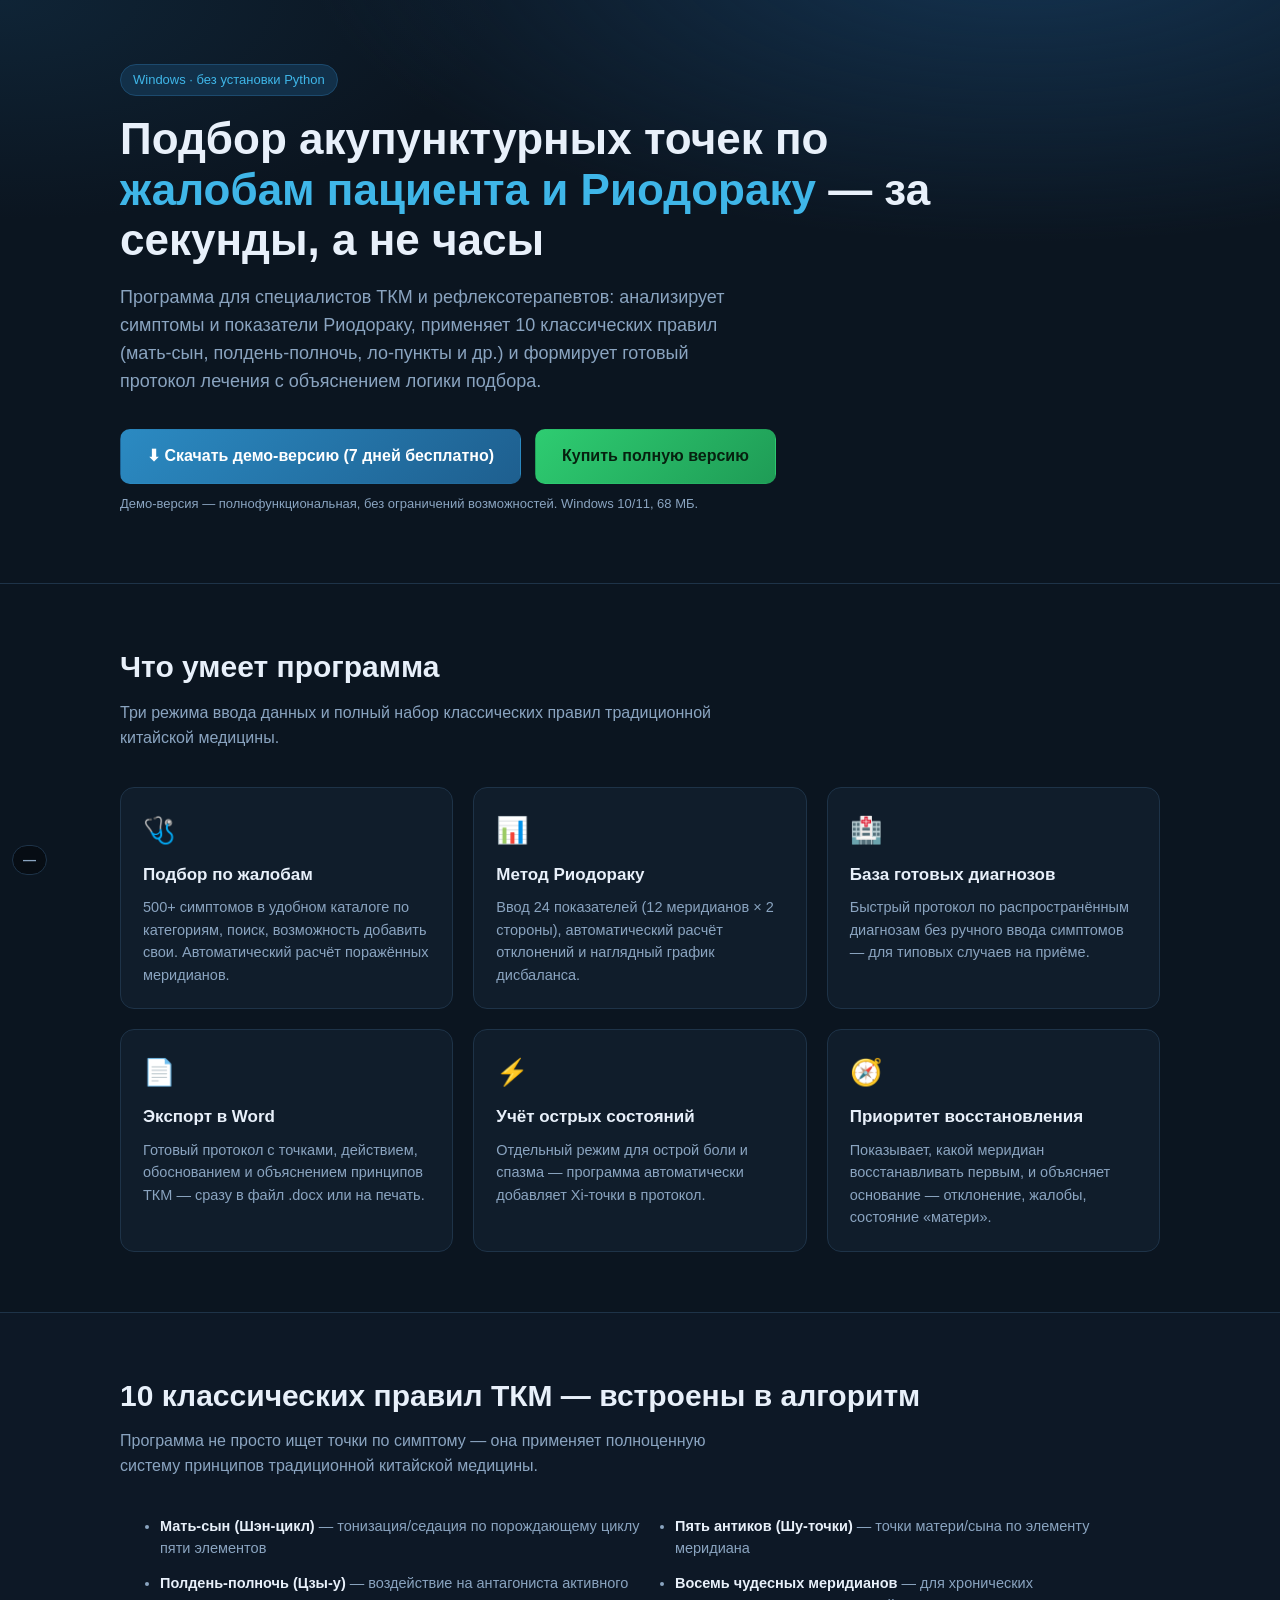
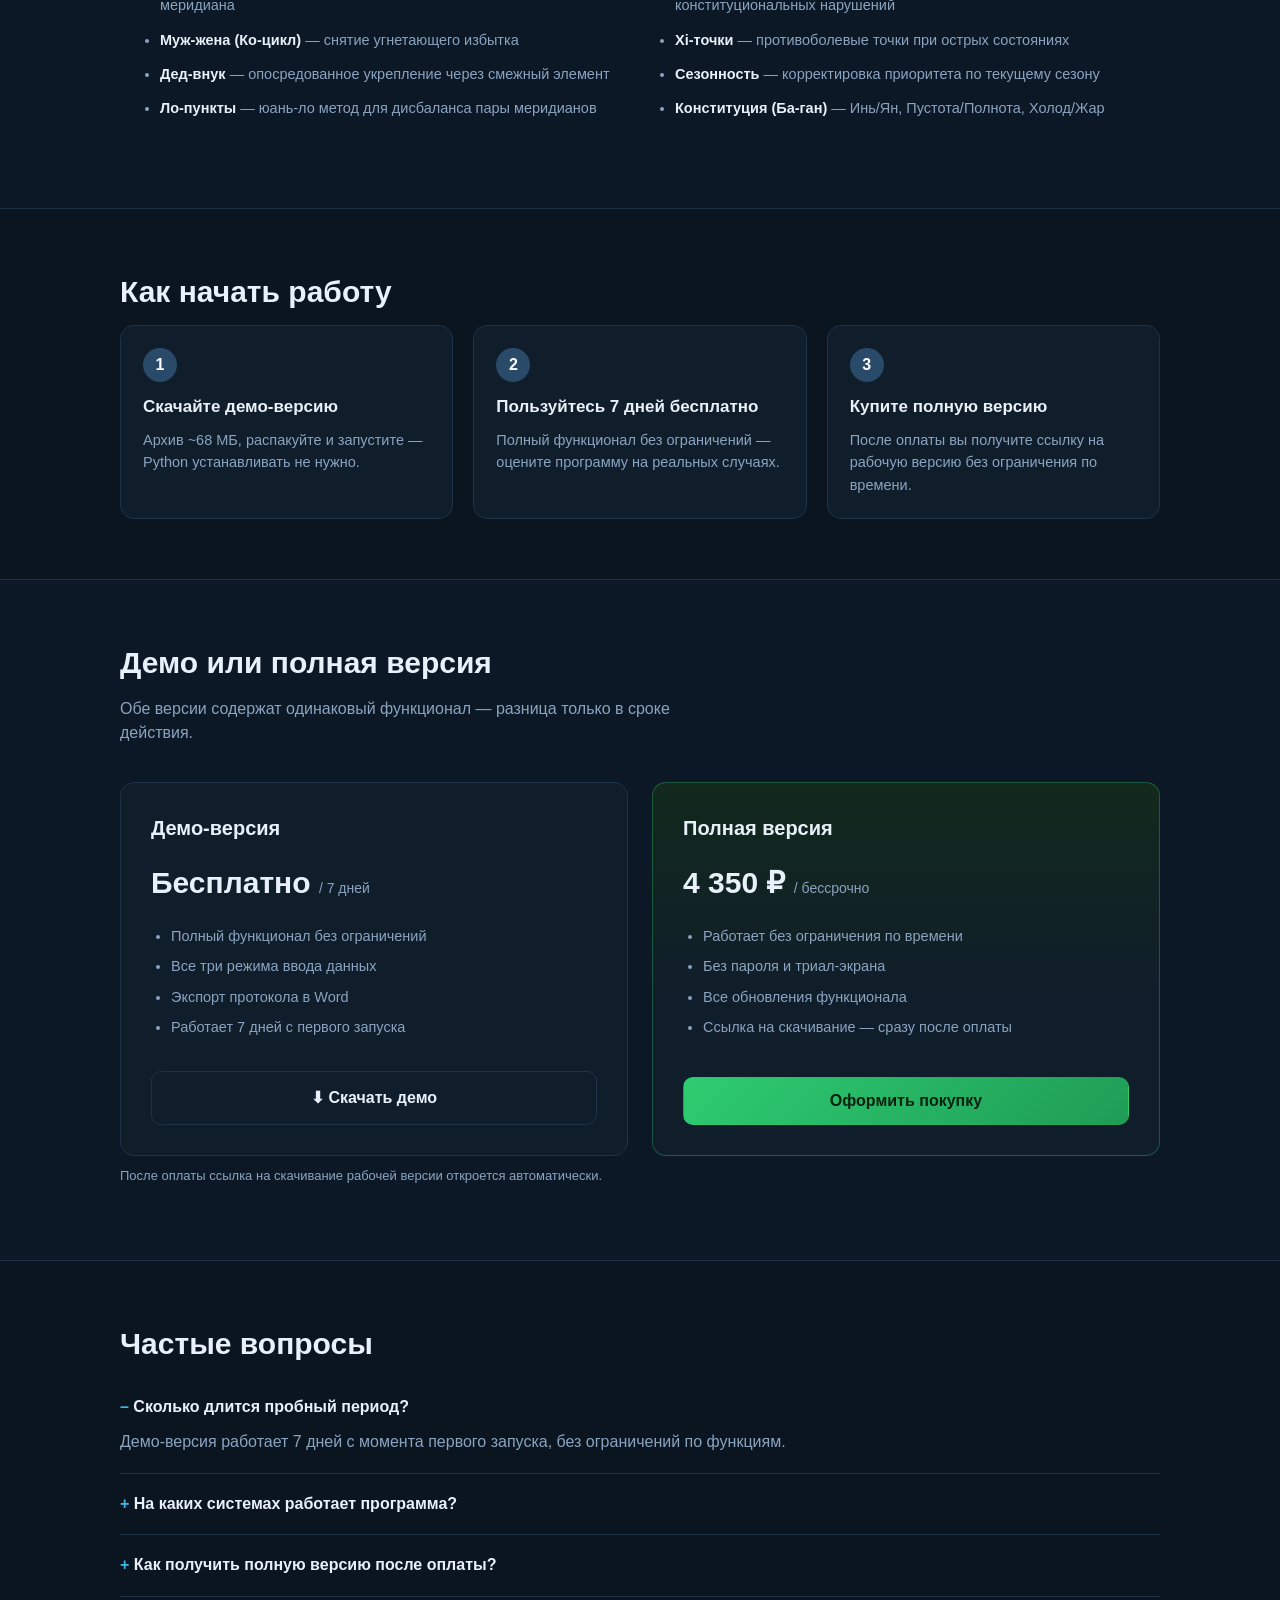
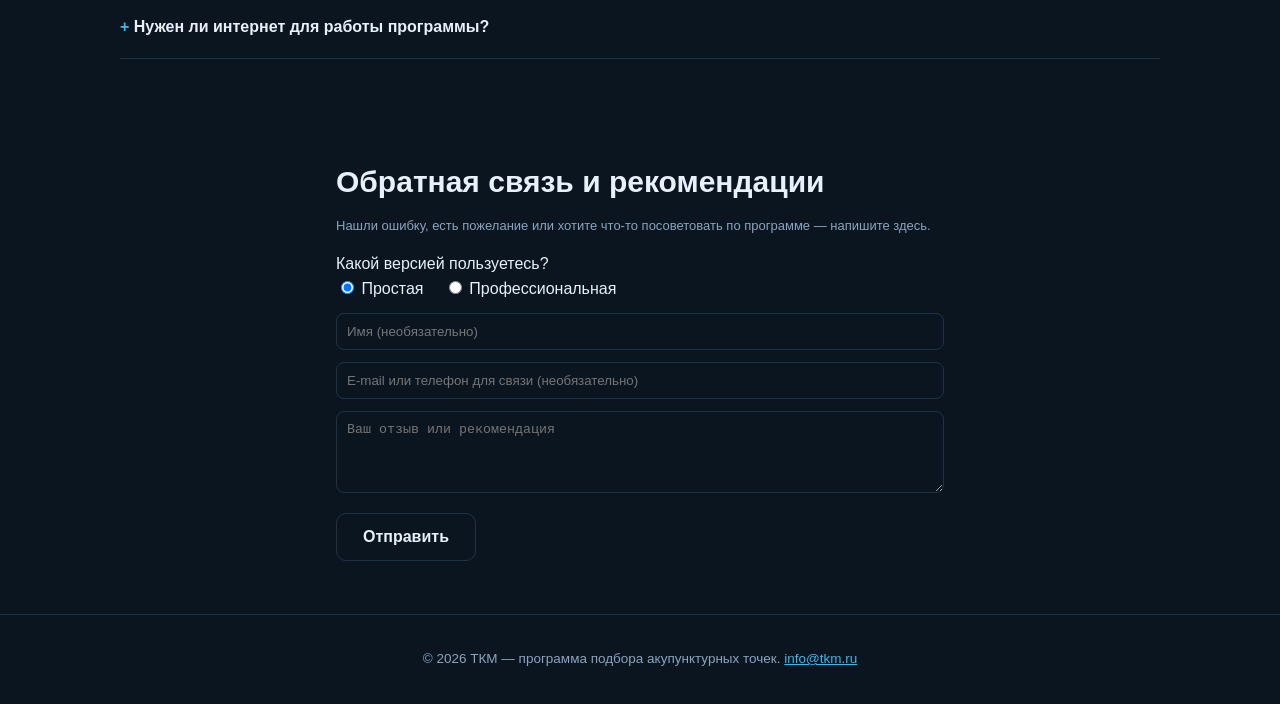
==== landing/index.html @ 755e0b0c "landing: bottom-corner download-count badges + feedback form Demo/full download counters moved from " ====
<!DOCTYPE html>
<html lang="ru">
<head>
<meta charset="UTF-8">
<meta name="viewport" content="width=device-width, initial-scale=1.0">
<title>ТКМ — программа подбора акупунктурных точек для специалистов | Windows</title>
<meta name="description" content="Профессиональная программа для подбора акупунктурных точек по традиционной китайской медицине: анализ жалоб, метод Риодораку, 10 правил ТКМ, генерация протокола лечения в Word. Бесплатная демо-версия на 7 дней.">
<meta name="keywords" content="акупунктура программа, ТКМ софт, подбор точек акупунктуры, риодораку программа, меридианы программа, протокол иглоукалывания, традиционная китайская медицина, акупунктурные точки подбор, программа для рефлексотерапевта">
<meta name="author" content="ТКМ">
<link rel="canonical" href="http://tkm.ru/">

<!-- Open Graph -->
<meta property="og:type" content="website">
<meta property="og:title" content="ТКМ — программа подбора акупунктурных точек">
<meta property="og:description" content="Анализ жалоб и Риодораку, 10 правил ТКМ, автогенерация протокола лечения. Демо-версия — 7 дней бесплатно.">
<meta property="og:image" content="http://tkm.ru/assets/og-image.png">
<meta property="og:url" content="http://tkm.ru/">
<meta property="og:locale" content="ru_RU">
<meta property="og:site_name" content="ТКМ">

<!-- Twitter Card -->
<meta name="twitter:card" content="summary_large_image">
<meta name="twitter:title" content="ТКМ — программа подбора акупунктурных точек">
<meta name="twitter:description" content="Анализ жалоб и Риодораку, 10 правил ТКМ, автогенерация протокола лечения. Демо-версия — 7 дней бесплатно.">
<meta name="twitter:image" content="http://tkm.ru/assets/og-image.png">

<link rel="icon" type="image/png" href="assets/favicon-32.png">
<link rel="shortcut icon" href="assets/favicon.ico">

<!-- Structured data: SoftwareApplication -->
<script type="application/ld+json">
{
  "@context": "https://schema.org",
  "@type": "SoftwareApplication",
  "name": "ТКМ — Подбор акупунктурных точек",
  "operatingSystem": "Windows",
  "applicationCategory": "MedicalApplication",
  "description": "Программа для специалистов по традиционной китайской медицине: подбор акупунктурных точек по жалобам пациента и показателям Риодораку, применение классических правил ТКМ, генерация протокола лечения в Word.",
  "offers": {
    "@type": "Offer",
    "price": "0",
    "priceCurrency": "RUB",
    "description": "Бесплатная демо-версия, пробный период 7 дней"
  },
  "url": "http://tkm.ru/",
  "inLanguage": "ru"
}
</script>

<!-- FAQ structured data -->
<script type="application/ld+json">
{
  "@context": "https://schema.org",
  "@type": "FAQPage",
  "mainEntity": [
    {
      "@type": "Question",
      "name": "Сколько длится пробный период?",
      "acceptedAnswer": { "@type": "Answer", "text": "Демо-версия работает 7 дней с момента первого запуска, без ограничений по функциям." }
    },
    {
      "@type": "Question",
      "name": "На каких системах работает программа?",
      "acceptedAnswer": { "@type": "Answer", "text": "Программа работает на Windows 10 и Windows 11, установка Python не требуется." }
    },
    {
      "@type": "Question",
      "name": "Как получить полную версию после оплаты?",
      "acceptedAnswer": { "@type": "Answer", "text": "После оплаты ссылка на скачивание рабочей версии без ограничений присылается вручную по указанным контактным данным." }
    }
  ]
}
</script>

<style>
  :root {
    --bg: #0b1520;
    --bg-card: #101d2b;
    --bg-card-alt: #14243570;
    --accent: #3fb6e8;
    --accent-soft: #2a4a6a;
    --text: #e8f0fa;
    --text-dim: #8aa4c0;
    --green: #2ecc71;
    --border: #1e3348;
    --radius: 14px;
  }
  * { box-sizing: border-box; }
  html { scroll-behavior: smooth; }
  body {
    margin: 0;
    font-family: -apple-system, "Segoe UI", Roboto, Arial, sans-serif;
    background: var(--bg);
    color: var(--text);
    line-height: 1.55;
  }
  a { color: var(--accent); }
  img { max-width: 100%; }
  .wrap { max-width: 1080px; margin: 0 auto; padding: 0 20px; }

  header.hero {
    padding: 64px 0 56px;
    background:
      radial-gradient(1200px 500px at 80% -10%, #143452 0%, transparent 60%),
      radial-gradient(900px 400px at 0% 0%, #0f2436 0%, transparent 55%);
    border-bottom: 1px solid var(--border);
  }
  .badge {
    display: inline-block;
    font-size: 13px;
    color: var(--accent);
    background: #123049;
    border: 1px solid #1c4a6e;
    padding: 5px 12px;
    border-radius: 999px;
    margin-bottom: 18px;
  }
  h1 {
    font-size: clamp(28px, 4.4vw, 44px);
    line-height: 1.15;
    margin: 0 0 18px;
    max-width: 820px;
  }
  h1 span { color: var(--accent); }
  .lead {
    font-size: 18px;
    color: var(--text-dim);
    max-width: 640px;
    margin: 0 0 34px;
  }
  .cta-row { display: flex; flex-wrap: wrap; gap: 14px; align-items: center; }

  .btn {
    display: inline-flex;
    align-items: center;
    gap: 8px;
    padding: 14px 26px;
    border-radius: 10px;
    font-size: 16px;
    font-weight: 600;
    text-decoration: none;
    border: 1px solid transparent;
    cursor: pointer;
    transition: transform .12s ease, filter .12s ease;
  }
  .btn:hover { filter: brightness(1.08); transform: translateY(-1px); }
  .btn-demo {
    background: linear-gradient(135deg, #2b8ac2, #1e5f8f);
    color: #fff;
  }
  .btn-buy {
    background: linear-gradient(135deg, #2ecc71, #1f9c56);
    color: #06210f;
  }
  .btn-ghost {
    background: transparent;
    border-color: var(--border);
    color: var(--text);
  }
  .fine {
    font-size: 13px;
    color: var(--text-dim);
    margin-top: 10px;
  }
  .dl-badge {
    position: fixed;
    bottom: 12px;
    z-index: 40;
    font-size: 13px;
    font-weight: 600;
    color: var(--text-dim);
    background: var(--card, rgba(0,0,0,0.35));
    border: 1px solid var(--border);
    border-radius: 999px;
    padding: 4px 10px;
    min-width: 20px;
    text-align: center;
    pointer-events: none;
  }
  #dlCountDemo { left: 12px; }
  #dlCountFull { right: 12px; }

  section { padding: 60px 0; }
  section.alt { background: #0d1826; border-top: 1px solid var(--border); border-bottom: 1px solid var(--border); }
  h2 { font-size: clamp(22px, 3vw, 30px); margin: 0 0 10px; }
  .sub { color: var(--text-dim); margin: 0 0 36px; max-width: 620px; }

  .grid3 { display: grid; grid-template-columns: repeat(3, 1fr); gap: 20px; }
  .grid2 { display: grid; grid-template-columns: repeat(2, 1fr); gap: 20px; }
  @media (max-width: 820px) { .grid3, .grid2 { grid-template-columns: 1fr; } }

  .card {
    background: var(--bg-card);
    border: 1px solid var(--border);
    border-radius: var(--radius);
    padding: 22px;
  }
  .card h3 { margin: 0 0 8px; font-size: 17px; }
  .card p { margin: 0; color: var(--text-dim); font-size: 14.5px; }
  .card .icon { font-size: 26px; margin-bottom: 12px; display: block; }

  .rules-list { columns: 2; column-gap: 30px; }
  @media (max-width: 700px) { .rules-list { columns: 1; } }
  .rules-list li { break-inside: avoid; margin-bottom: 12px; color: var(--text-dim); font-size: 14.5px; }
  .rules-list li b { color: var(--text); }

  .pricing {
    display: grid;
    grid-template-columns: 1fr 1fr;
    gap: 24px;
  }
  @media (max-width: 820px) { .pricing { grid-template-columns: 1fr; } }
  .plan {
    background: var(--bg-card);
    border: 1px solid var(--border);
    border-radius: var(--radius);
    padding: 30px;
    display: flex;
    flex-direction: column;
  }
  .plan.highlight {
    border-color: #2ecc7155;
    background: linear-gradient(180deg, #12291c 0%, var(--bg-card) 60%);
  }
  .plan h3 { margin: 0 0 6px; font-size: 20px; }
  .plan .price { font-size: 30px; font-weight: 700; margin: 10px 0 18px; }
  .plan .price small { font-size: 14px; font-weight: 400; color: var(--text-dim); }
  .plan ul { padding-left: 20px; margin: 0 0 24px; color: var(--text-dim); font-size: 14.5px; }
  .plan ul li { margin-bottom: 8px; }
  .plan .btn { justify-content: center; margin-top: auto; }

  .faq-item {
    border-bottom: 1px solid var(--border);
    padding: 18px 0;
  }
  .faq-item summary {
    cursor: pointer;
    font-weight: 600;
    font-size: 16px;
    list-style: none;
  }
  .faq-item summary::-webkit-details-marker { display: none; }
  .faq-item summary::before { content: "+ "; color: var(--accent); }
  .faq-item[open] summary::before { content: "– "; }
  .faq-item p { color: var(--text-dim); margin: 10px 0 0; }

  footer {
    padding: 34px 0;
    border-top: 1px solid var(--border);
    color: var(--text-dim);
    font-size: 13.5px;
    text-align: center;
  }

  .steps { display: grid; grid-template-columns: repeat(3, 1fr); gap: 20px; }
  @media (max-width: 820px) { .steps { grid-template-columns: 1fr; } }
  .step-num {
    width: 34px; height: 34px; border-radius: 50%;
    background: var(--accent-soft); color: #fff;
    display: flex; align-items: center; justify-content: center;
    font-weight: 700; margin-bottom: 12px;
  }

  /* ── Модальные окна ── */
  .modal-overlay {
    display: none;
    position: fixed; inset: 0;
    background: rgba(4, 10, 18, 0.72);
    align-items: center; justify-content: center;
    z-index: 1000;
    padding: 20px;
  }
  .modal-overlay.open { display: flex; }
  .modal {
    background: var(--bg-card);
    border: 1px solid var(--border);
    border-radius: var(--radius);
    padding: 30px;
    width: 100%;
    max-width: 420px;
    text-align: center;
    box-shadow: 0 20px 60px rgba(0,0,0,0.5);
  }
  .modal h3 { margin: 0 0 10px; font-size: 20px; }
  .modal-text { color: var(--text-dim); font-size: 14.5px; margin: 0 0 16px; }
  .modal-input {
    width: 100%;
    padding: 12px 14px;
    border-radius: 8px;
    border: 1px solid var(--border);
    background: #0c1622;
    color: var(--text);
    font-size: 15px;
    margin-bottom: 6px;
  }
  .modal-input:focus { outline: none; border-color: var(--accent); }
  .modal-error {
    display: none;
    color: #e74c3c;
    font-size: 13px;
    text-align: left;
    margin: 0 0 10px;
  }
  .modal-error.show { display: block; }
  .modal-actions { display: flex; gap: 10px; justify-content: center; margin-top: 8px; }
  .card-number {
    font-family: "Consolas", monospace;
    font-size: 20px;
    letter-spacing: 1px;
    background: #0c1622;
    border: 1px solid var(--border);
    border-radius: 8px;
    padding: 12px;
    margin-bottom: 16px;
    user-select: all;
    cursor: pointer;
  }
  .spinner {
    width: 40px; height: 40px;
    border: 4px solid var(--border);
    border-top-color: var(--accent);
    border-radius: 50%;
    margin: 0 auto 18px;
    animation: spin 0.9s linear infinite;
  }
  @keyframes spin { to { transform: rotate(360deg); } }
</style>
</head>
<body>

<header class="hero">
  <div class="wrap">
    <span class="badge">Windows · без установки Python</span>
    <h1>Подбор акупунктурных точек по <span>жалобам пациента и Риодораку</span> — за секунды, а не часы</h1>
    <p class="lead">
      Программа для специалистов ТКМ и рефлексотерапевтов: анализирует симптомы и показатели
      Риодораку, применяет 10 классических правил (мать-сын, полдень-полночь, ло-пункты и др.)
      и формирует готовый протокол лечения с объяснением логики подбора.
    </p>
    <div class="cta-row">
      <a class="btn btn-demo dl-link" data-dl="demo" href="assets/downloads/TKM-demo.zip" download>
        ⬇ Скачать демо-версию (7 дней бесплатно)
      </a>
      <a class="btn btn-buy" href="#buy">
        Купить полную версию
      </a>
    </div>
    <p class="fine">Демо-версия — полнофункциональная, без ограничений возможностей. Windows 10/11, 68 МБ.</p>
    <p class="dl-badge" id="dlCountDemo" title="Скачиваний демо">—</p>
  </div>
</header>

<section id="features">
  <div class="wrap">
    <h2>Что умеет программа</h2>
    <p class="sub">Три режима ввода данных и полный набор классических правил традиционной китайской медицины.</p>
    <div class="grid3">
      <div class="card">
        <span class="icon">🩺</span>
        <h3>Подбор по жалобам</h3>
        <p>500+ симптомов в удобном каталоге по категориям, поиск, возможность добавить свои. Автоматический расчёт поражённых меридианов.</p>
      </div>
      <div class="card">
        <span class="icon">📊</span>
        <h3>Метод Риодораку</h3>
        <p>Ввод 24 показателей (12 меридианов × 2 стороны), автоматический расчёт отклонений и наглядный график дисбаланса.</p>
      </div>
      <div class="card">
        <span class="icon">🏥</span>
        <h3>База готовых диагнозов</h3>
        <p>Быстрый протокол по распространённым диагнозам без ручного ввода симптомов — для типовых случаев на приёме.</p>
      </div>
      <div class="card">
        <span class="icon">📄</span>
        <h3>Экспорт в Word</h3>
        <p>Готовый протокол с точками, действием, обоснованием и объяснением принципов ТКМ — сразу в файл .docx или на печать.</p>
      </div>
      <div class="card">
        <span class="icon">⚡</span>
        <h3>Учёт острых состояний</h3>
        <p>Отдельный режим для острой боли и спазма — программа автоматически добавляет Xi-точки в протокол.</p>
      </div>
      <div class="card">
        <span class="icon">🧭</span>
        <h3>Приоритет восстановления</h3>
        <p>Показывает, какой меридиан восстанавливать первым, и объясняет основание — отклонение, жалобы, состояние «матери».</p>
      </div>
    </div>
  </div>
</section>

<section class="alt" id="rules">
  <div class="wrap">
    <h2>10 классических правил ТКМ — встроены в алгоритм</h2>
    <p class="sub">Программа не просто ищет точки по симптому — она применяет полноценную систему принципов традиционной китайской медицины.</p>
    <ul class="rules-list">
      <li><b>Мать-сын (Шэн-цикл)</b> — тонизация/седация по порождающему циклу пяти элементов</li>
      <li><b>Полдень-полночь (Цзы-у)</b> — воздействие на антагониста активного меридиана</li>
      <li><b>Муж-жена (Ко-цикл)</b> — снятие угнетающего избытка</li>
      <li><b>Дед-внук</b> — опосредованное укрепление через смежный элемент</li>
      <li><b>Ло-пункты</b> — юань-ло метод для дисбаланса пары меридианов</li>
      <li><b>Пять антиков (Шу-точки)</b> — точки матери/сына по элементу меридиана</li>
      <li><b>Восемь чудесных меридианов</b> — для хронических конституциональных нарушений</li>
      <li><b>Xi-точки</b> — противоболевые точки при острых состояниях</li>
      <li><b>Сезонность</b> — корректировка приоритета по текущему сезону</li>
      <li><b>Конституция (Ба-ган)</b> — Инь/Ян, Пустота/Полнота, Холод/Жар</li>
    </ul>
  </div>
</section>

<section id="how">
  <div class="wrap">
    <h2>Как начать работу</h2>
    <div class="steps">
      <div class="card">
        <div class="step-num">1</div>
        <h3>Скачайте демо-версию</h3>
        <p>Архив ~68 МБ, распакуйте и запустите — Python устанавливать не нужно.</p>
      </div>
      <div class="card">
        <div class="step-num">2</div>
        <h3>Пользуйтесь 7 дней бесплатно</h3>
        <p>Полный функционал без ограничений — оцените программу на реальных случаях.</p>
      </div>
      <div class="card">
        <div class="step-num">3</div>
        <h3>Купите полную версию</h3>
        <p>После оплаты вы получите ссылку на рабочую версию без ограничения по времени.</p>
      </div>
    </div>
  </div>
</section>

<section class="alt" id="buy">
  <div class="wrap">
    <h2>Демо или полная версия</h2>
    <p class="sub">Обе версии содержат одинаковый функционал — разница только в сроке действия.</p>
    <div class="pricing">
      <div class="plan">
        <h3>Демо-версия</h3>
        <div class="price">Бесплатно <small>/ 7 дней</small></div>
        <ul>
          <li>Полный функционал без ограничений</li>
          <li>Все три режима ввода данных</li>
          <li>Экспорт протокола в Word</li>
          <li>Работает 7 дней с первого запуска</li>
        </ul>
        <a class="btn btn-ghost dl-link" data-dl="demo" href="assets/downloads/TKM-demo.zip" download>⬇ Скачать демо</a>
      </div>
      <div class="plan highlight">
        <h3>Полная версия</h3>
        <div class="price">4 350 ₽ <small>/ бессрочно</small></div>
        <ul>
          <li>Работает без ограничения по времени</li>
          <li>Без пароля и триал-экрана</li>
          <li>Все обновления функционала</li>
          <li>Ссылка на скачивание — сразу после оплаты</li>
        </ul>
        <button class="btn btn-buy" type="button" onclick="openEmailModal()">Оформить покупку</button>
      </div>
    </div>
    <p class="fine">
      После оплаты ссылка на скачивание рабочей версии откроется автоматически.
    </p>
  </div>
</section>

<!-- ═══════════ Модальные окна покупки ═══════════ -->

<div class="modal-overlay" id="modalOverlay">

  <!-- Шаг 1: e-mail -->
  <div class="modal" id="modalEmail">
    <h3>Покупка полной версии</h3>
    <p class="modal-text">Стоимость: <b>4 350 ₽</b>. Укажите e-mail — на него (и в системе) сохранится ваша заявка, а после оплаты откроется ссылка на скачивание.</p>
    <input class="modal-input" id="buyEmail" type="email" placeholder="you@example.com" autocomplete="email">
    <p class="modal-error" id="buyEmailError">Введите корректный e-mail</p>
    <div class="modal-actions">
      <button class="btn btn-ghost" type="button" onclick="closeModal()">Отмена</button>
      <button class="btn btn-buy" type="button" onclick="submitEmail()">Продолжить</button>
    </div>
  </div>

  <!-- Шаг 2: реквизиты оплаты -->
  <div class="modal" id="modalPay" style="display:none">
    <h3>Оплата — 4 350 ₽</h3>
    <p class="modal-text">Отсканируйте QR-код или переведите на карту вручную, затем нажмите «Я оплатил(а)».</p>
    <img src="assets/payment-qr.png" alt="QR-код для оплаты" style="width:180px; height:180px; margin:0 auto 14px; display:block; border-radius:8px;">
    <div class="card-number" id="cardNumber">5536 9141 5967 4112</div>
    <div class="modal-actions">
      <button class="btn btn-ghost" type="button" onclick="closeModal()">Отмена</button>
      <button class="btn btn-buy" type="button" onclick="confirmPayment()">Я оплатил(а)</button>
    </div>
  </div>

  <!-- Шаг 3: обработка оплаты -->
  <div class="modal" id="modalProcessing" style="display:none">
    <div class="spinner"></div>
    <h3>Проходит оплата</h3>
    <p class="modal-text">Проверяем платёж, подождите несколько секунд…</p>
  </div>

  <!-- Шаг 3: ссылка на скачивание -->
  <div class="modal" id="modalDone" style="display:none">
    <h3>Оплата подтверждена ✅</h3>
    <p class="modal-text">Полная версия ТКМ без ограничения по времени, ссылка также отправлена на ваш e-mail.</p>
    <a class="btn btn-buy dl-link" data-dl="full" id="fullDownloadLink" href="assets/downloads/TKM-full.zip" download style="width:100%; justify-content:center; margin-top:6px;">⬇ Скачать полную версию</a>
    <p class="dl-badge" id="dlCountFull" title="Скачиваний рабочей версии">—</p>
    <button class="btn btn-ghost" type="button" onclick="closeModal()" style="width:100%; justify-content:center; margin-top:10px;">Закрыть</button>
  </div>

</div>

<section id="faq">
  <div class="wrap">
    <h2>Частые вопросы</h2>
    <details class="faq-item" open>
      <summary>Сколько длится пробный период?</summary>
      <p>Демо-версия работает 7 дней с момента первого запуска, без ограничений по функциям.</p>
    </details>
    <details class="faq-item">
      <summary>На каких системах работает программа?</summary>
      <p>Программа работает на Windows 10 и Windows 11, установка Python не требуется — всё уже собрано в один пакет.</p>
    </details>
    <details class="faq-item">
      <summary>Как получить полную версию после оплаты?</summary>
      <p>После оплаты ссылка на скачивание рабочей версии без ограничений присылается вручную по указанным вами контактным данным.</p>
    </details>
    <details class="faq-item">
      <summary>Нужен ли интернет для работы программы?</summary>
      <p>Нет, программа работает полностью локально, интернет не требуется — все расчёты выполняются на вашем компьютере.</p>
    </details>
  </div>
</section>

<section class="wrap" id="feedback" style="max-width:640px; margin:0 auto; padding:40px 16px;">
  <h2>Обратная связь и рекомендации</h2>
  <p class="fine" style="margin-bottom:16px;">Нашли ошибку, есть пожелание или хотите что-то посоветовать по программе — напишите здесь.</p>
  <form id="feedbackForm">
    <div style="margin-bottom:12px;">
      <label>Какой версией пользуетесь?</label><br>
      <label style="margin-right:16px; font-weight:normal;"><input type="radio" name="version" value="simple" checked> Простая</label>
      <label style="font-weight:normal;"><input type="radio" name="version" value="pro"> Профессиональная</label>
    </div>
    <div style="margin-bottom:12px;">
      <input type="text" name="name" placeholder="Имя (необязательно)" style="width:100%; padding:10px; border-radius:8px; border:1px solid var(--border); background:transparent; color:inherit;">
    </div>
    <div style="margin-bottom:12px;">
      <input type="text" name="contact" placeholder="E-mail или телефон для связи (необязательно)" style="width:100%; padding:10px; border-radius:8px; border:1px solid var(--border); background:transparent; color:inherit;">
    </div>
    <div style="margin-bottom:12px;">
      <textarea name="message" placeholder="Ваш отзыв или рекомендация" required rows="4" style="width:100%; padding:10px; border-radius:8px; border:1px solid var(--border); background:transparent; color:inherit; resize:vertical;"></textarea>
    </div>
    <button type="submit" class="btn btn-ghost">Отправить</button>
    <p class="fine" id="feedbackStatus" style="margin-top:10px;"></p>
  </form>
</section>

<footer>
  <div class="wrap">
    © <span id="year"></span> ТКМ — программа подбора акупунктурных точек. <a href="mailto:info@tkm.ru">info@tkm.ru</a>
  </div>
</footer>

<script>
document.getElementById('year').textContent = new Date().getFullYear();

function refreshDlCount(type) {
  fetch('count.php?type=' + type).then(function (r) { return r.json(); }).then(function (d) {
    var el = document.getElementById(type === 'demo' ? 'dlCountDemo' : 'dlCountFull');
    if (el) el.textContent = d.count;
  }).catch(function () {});
}

document.querySelectorAll('.dl-link').forEach(function (link) {
  link.addEventListener('click', function () {
    var type = link.getAttribute('data-dl');
    fetch('count.php?type=' + type, { method: 'POST' }).then(function (r) { return r.json(); }).then(function (d) {
      var el = document.getElementById(type === 'demo' ? 'dlCountDemo' : 'dlCountFull');
      if (el) el.textContent = d.count;
    }).catch(function () {});
  });
});

refreshDlCount('demo');
refreshDlCount('full');

document.getElementById('feedbackForm').addEventListener('submit', function (e) {
  e.preventDefault();
  var form = e.target;
  var statusEl = document.getElementById('feedbackStatus');
  var data = new FormData(form);
  statusEl.textContent = 'Отправка...';
  fetch('feedback.php', { method: 'POST', body: data })
    .then(function (r) { return r.json(); })
    .then(function (d) {
      if (d.ok) {
        statusEl.textContent = 'Спасибо! Сообщение отправлено.';
        form.reset();
      } else {
        statusEl.textContent = 'Заполните сообщение и попробуйте снова.';
      }
    })
    .catch(function () {
      statusEl.textContent = 'Не удалось отправить. Попробуйте позже.';
    });
});

function openEmailModal() {
  document.getElementById('modalOverlay').classList.add('open');
  document.getElementById('modalEmail').style.display = 'block';
  document.getElementById('modalPay').style.display = 'none';
  document.getElementById('modalProcessing').style.display = 'none';
  document.getElementById('modalDone').style.display = 'none';
  document.getElementById('buyEmailError').classList.remove('show');
}

function closeModal() {
  document.getElementById('modalOverlay').classList.remove('open');
}

document.getElementById('modalOverlay').addEventListener('click', function (e) {
  if (e.target === this) closeModal();
});

function submitEmail() {
  const input = document.getElementById('buyEmail');
  const email = input.value.trim();
  const valid = /^[^\s@]+@[^\s@]+\.[^\s@]+$/.test(email);
  if (!valid) {
    document.getElementById('buyEmailError').classList.add('show');
    return;
  }
  document.getElementById('buyEmailError').classList.remove('show');

  // Сохраняем e-mail на сервере (папка ТКМ)
  fetch('save-email.php', {
    method: 'POST',
    headers: { 'Content-Type': 'application/x-www-form-urlencoded' },
    body: 'email=' + encodeURIComponent(email)
  }).catch(function () { /* сеть недоступна — не блокируем демонстрацию оплаты */ });

  document.getElementById('modalEmail').style.display = 'none';
  document.getElementById('modalPay').style.display = 'block';
}

function confirmPayment() {
  document.getElementById('modalPay').style.display = 'none';
  document.getElementById('modalProcessing').style.display = 'block';

  setTimeout(function () {
    document.getElementById('modalProcessing').style.display = 'none';
    document.getElementById('modalDone').style.display = 'block';
  }, 10000);
}
</script>
</body>
</html>
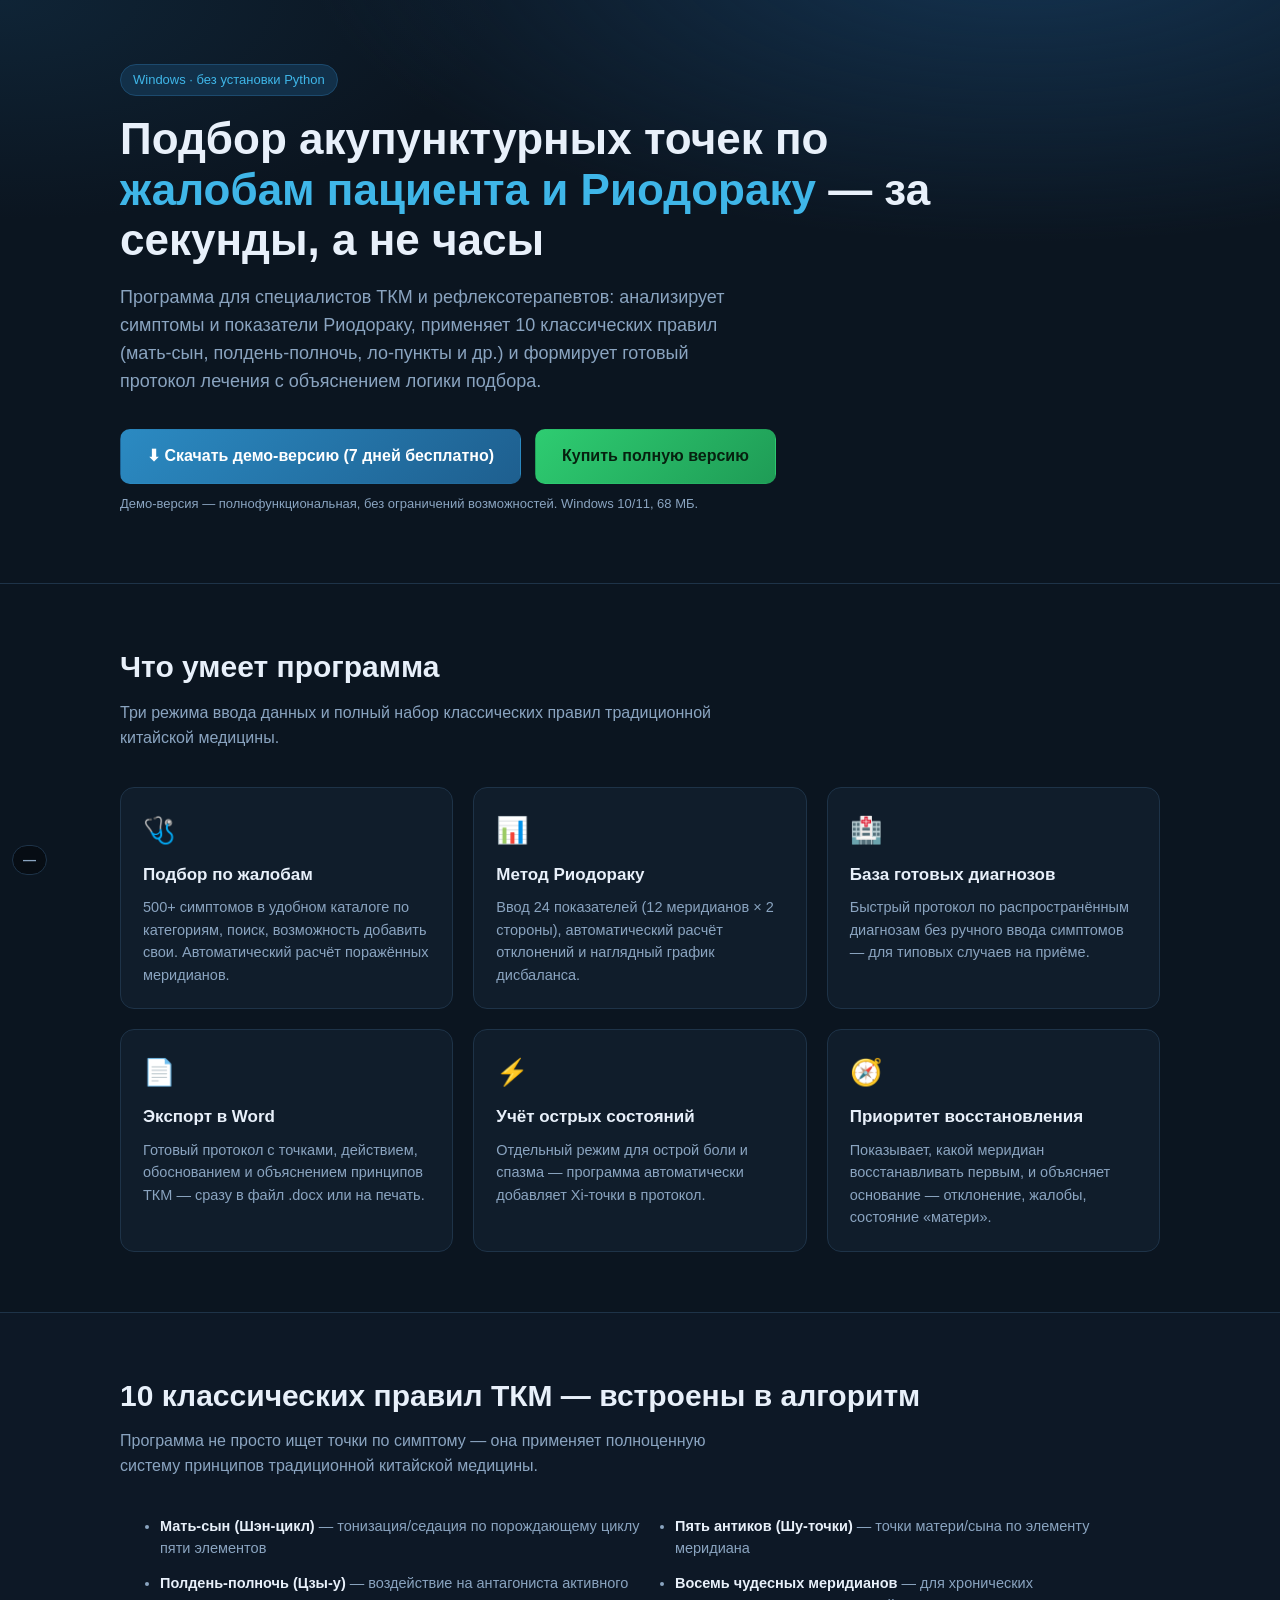
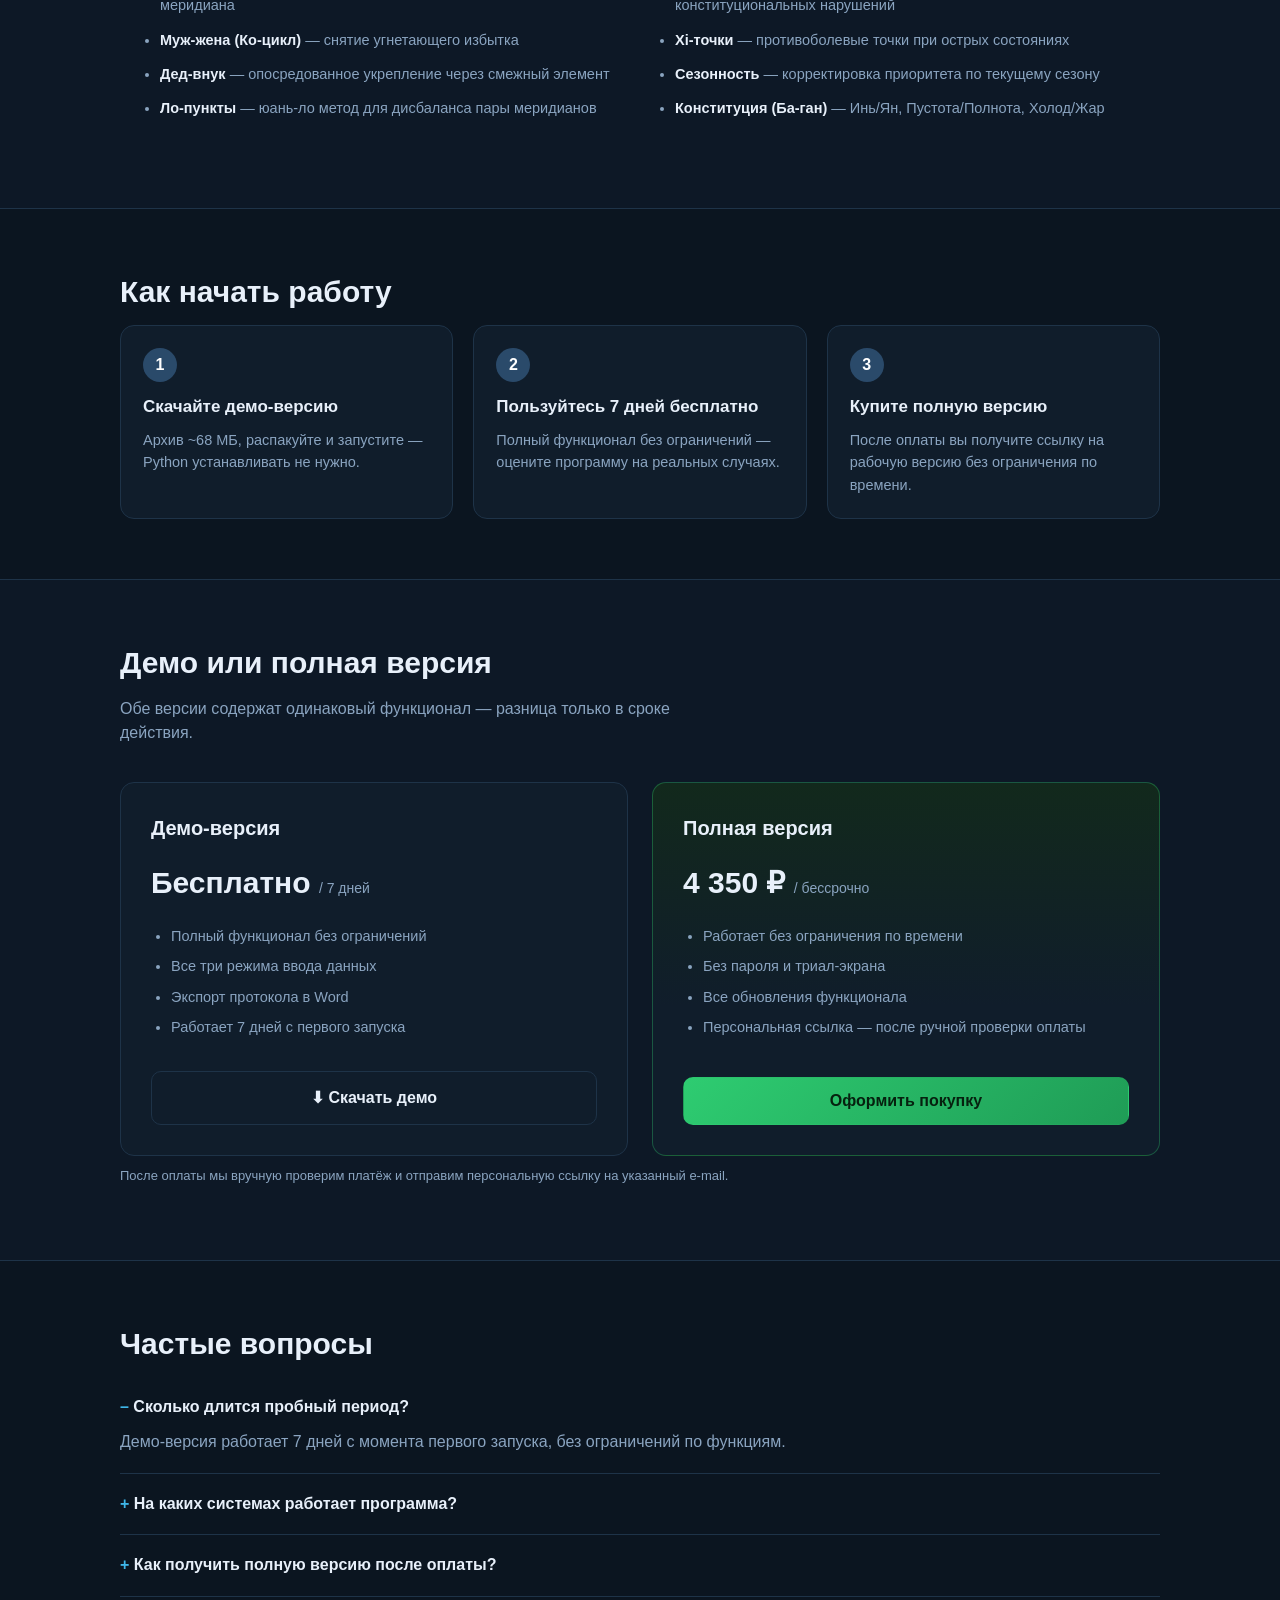
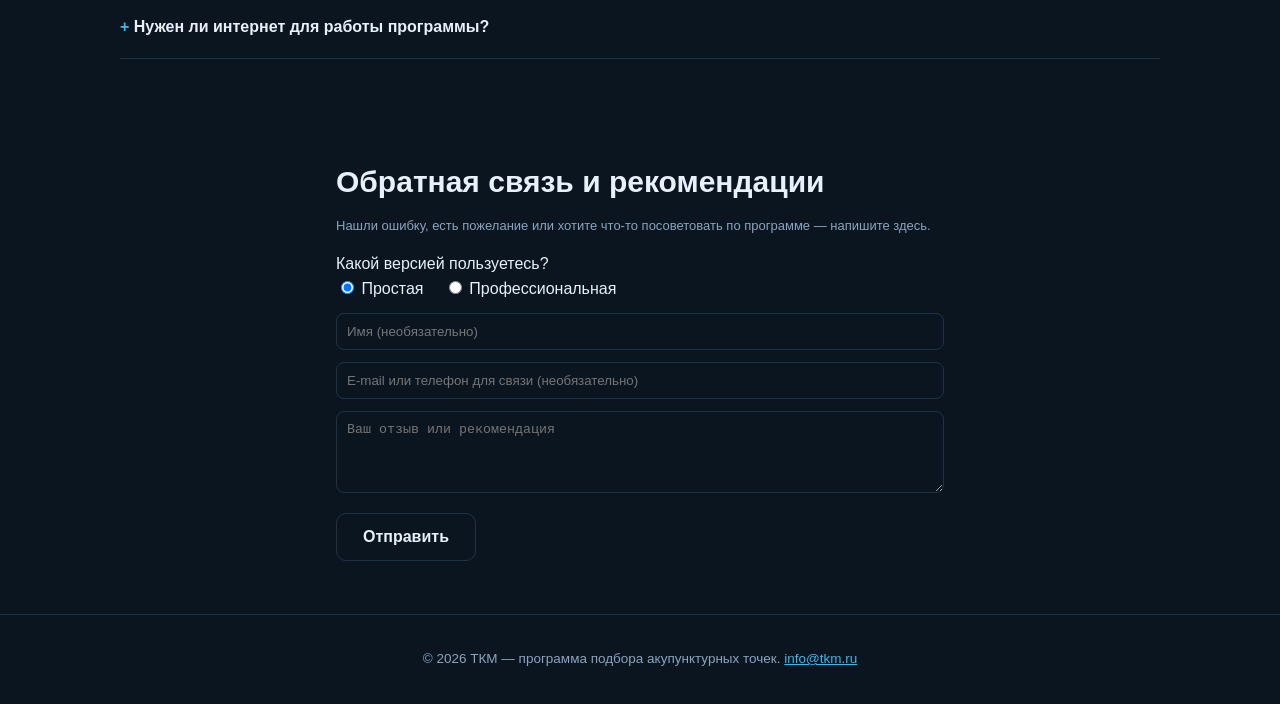
==== commit 10de0247: "feat: prepare guarded TKM release candidate" ====
--- a/landing/index.html
+++ b/landing/index.html
@@ -454,13 +454,13 @@
           <li>Работает без ограничения по времени</li>
           <li>Без пароля и триал-экрана</li>
           <li>Все обновления функционала</li>
-          <li>Ссылка на скачивание — сразу после оплаты</li>
+          <li>Персональная ссылка — после ручной проверки оплаты</li>
         </ul>
         <button class="btn btn-buy" type="button" onclick="openEmailModal()">Оформить покупку</button>
       </div>
     </div>
     <p class="fine">
-      После оплаты ссылка на скачивание рабочей версии откроется автоматически.
+      После оплаты мы вручную проверим платёж и отправим персональную ссылку на указанный e-mail.
     </p>
   </div>
 </section>
@@ -472,19 +472,19 @@
   <!-- Шаг 1: e-mail -->
   <div class="modal" id="modalEmail">
     <h3>Покупка полной версии</h3>
-    <p class="modal-text">Стоимость: <b>4 350 ₽</b>. Укажите e-mail — на него (и в системе) сохранится ваша заявка, а после оплаты откроется ссылка на скачивание.</p>
+    <p class="modal-text">Стоимость: <b>4 350 ₽</b>. Укажите e-mail — мы сохраним заявку, вручную проверим платёж и отправим на этот адрес персональную ссылку.</p>
     <input class="modal-input" id="buyEmail" type="email" placeholder="you@example.com" autocomplete="email">
     <p class="modal-error" id="buyEmailError">Введите корректный e-mail</p>
     <div class="modal-actions">
       <button class="btn btn-ghost" type="button" onclick="closeModal()">Отмена</button>
-      <button class="btn btn-buy" type="button" onclick="submitEmail()">Продолжить</button>
+      <button class="btn btn-buy" id="submitEmailButton" type="button" onclick="submitEmail()">Продолжить</button>
     </div>
   </div>
 
   <!-- Шаг 2: реквизиты оплаты -->
   <div class="modal" id="modalPay" style="display:none">
     <h3>Оплата — 4 350 ₽</h3>
-    <p class="modal-text">Отсканируйте QR-код или переведите на карту вручную, затем нажмите «Я оплатил(а)».</p>
+    <p class="modal-text">Отсканируйте QR-код или переведите на карту вручную, затем нажмите «Я оплатил(а)». Платёж будет проверен вручную.</p>
     <img src="assets/payment-qr.png" alt="QR-код для оплаты" style="width:180px; height:180px; margin:0 auto 14px; display:block; border-radius:8px;">
     <div class="card-number" id="cardNumber">5536 9141 5967 4112</div>
     <div class="modal-actions">
@@ -493,19 +493,10 @@
     </div>
   </div>
 
-  <!-- Шаг 3: обработка оплаты -->
-  <div class="modal" id="modalProcessing" style="display:none">
-    <div class="spinner"></div>
-    <h3>Проходит оплата</h3>
-    <p class="modal-text">Проверяем платёж, подождите несколько секунд…</p>
-  </div>
-
-  <!-- Шаг 3: ссылка на скачивание -->
+  <!-- Шаг 3: заявка передана на ручную проверку -->
   <div class="modal" id="modalDone" style="display:none">
-    <h3>Оплата подтверждена ✅</h3>
-    <p class="modal-text">Полная версия ТКМ без ограничения по времени, ссылка также отправлена на ваш e-mail.</p>
-    <a class="btn btn-buy dl-link" data-dl="full" id="fullDownloadLink" href="assets/downloads/TKM-full.zip" download style="width:100%; justify-content:center; margin-top:6px;">⬇ Скачать полную версию</a>
-    <p class="dl-badge" id="dlCountFull" title="Скачиваний рабочей версии">—</p>
+    <h3>Заявка принята ✅</h3>
+    <p class="modal-text">Мы вручную проверим платёж и отправим персональную ссылку на полную версию ТКМ на указанный e-mail. Автоматическая выдача не выполняется.</p>
     <button class="btn btn-ghost" type="button" onclick="closeModal()" style="width:100%; justify-content:center; margin-top:10px;">Закрыть</button>
   </div>
 
@@ -583,7 +574,6 @@
 });
 
 refreshDlCount('demo');
-refreshDlCount('full');
 
 document.getElementById('feedbackForm').addEventListener('submit', function (e) {
   e.preventDefault();
@@ -610,7 +600,6 @@
   document.getElementById('modalOverlay').classList.add('open');
   document.getElementById('modalEmail').style.display = 'block';
   document.getElementById('modalPay').style.display = 'none';
-  document.getElementById('modalProcessing').style.display = 'none';
   document.getElementById('modalDone').style.display = 'none';
   document.getElementById('buyEmailError').classList.remove('show');
 }
@@ -623,35 +612,45 @@
   if (e.target === this) closeModal();
 });
 
-function submitEmail() {
+async function submitEmail() {
   const input = document.getElementById('buyEmail');
+  const error = document.getElementById('buyEmailError');
+  const button = document.getElementById('submitEmailButton');
   const email = input.value.trim();
   const valid = /^[^\s@]+@[^\s@]+\.[^\s@]+$/.test(email);
   if (!valid) {
-    document.getElementById('buyEmailError').classList.add('show');
+    error.textContent = 'Введите корректный e-mail';
+    error.classList.add('show');
     return;
   }
-  document.getElementById('buyEmailError').classList.remove('show');
-
-  // Сохраняем e-mail на сервере (папка ТКМ)
-  fetch('save-email.php', {
-    method: 'POST',
-    headers: { 'Content-Type': 'application/x-www-form-urlencoded' },
-    body: 'email=' + encodeURIComponent(email)
-  }).catch(function () { /* сеть недоступна — не блокируем демонстрацию оплаты */ });
-
-  document.getElementById('modalEmail').style.display = 'none';
-  document.getElementById('modalPay').style.display = 'block';
+  error.classList.remove('show');
+  button.disabled = true;
+  button.textContent = 'Сохраняем заявку…';
+
+  try {
+    const response = await fetch('save-email.php', {
+      method: 'POST',
+      headers: { 'Content-Type': 'application/x-www-form-urlencoded' },
+      body: 'email=' + encodeURIComponent(email)
+    });
+    const data = await response.json();
+    if (!response.ok || data.ok !== true || !data.order_id) {
+      throw new Error('order_not_saved');
+    }
+    document.getElementById('modalEmail').style.display = 'none';
+    document.getElementById('modalPay').style.display = 'block';
+  } catch (err) {
+    error.textContent = 'Не удалось сохранить заявку. Проверьте соединение и повторите.';
+    error.classList.add('show');
+  } finally {
+    button.disabled = false;
+    button.textContent = 'Продолжить';
+  }
 }
 
 function confirmPayment() {
   document.getElementById('modalPay').style.display = 'none';
-  document.getElementById('modalProcessing').style.display = 'block';
-
-  setTimeout(function () {
-    document.getElementById('modalProcessing').style.display = 'none';
-    document.getElementById('modalDone').style.display = 'block';
-  }, 10000);
+  document.getElementById('modalDone').style.display = 'block';
 }
 </script>
 </body>
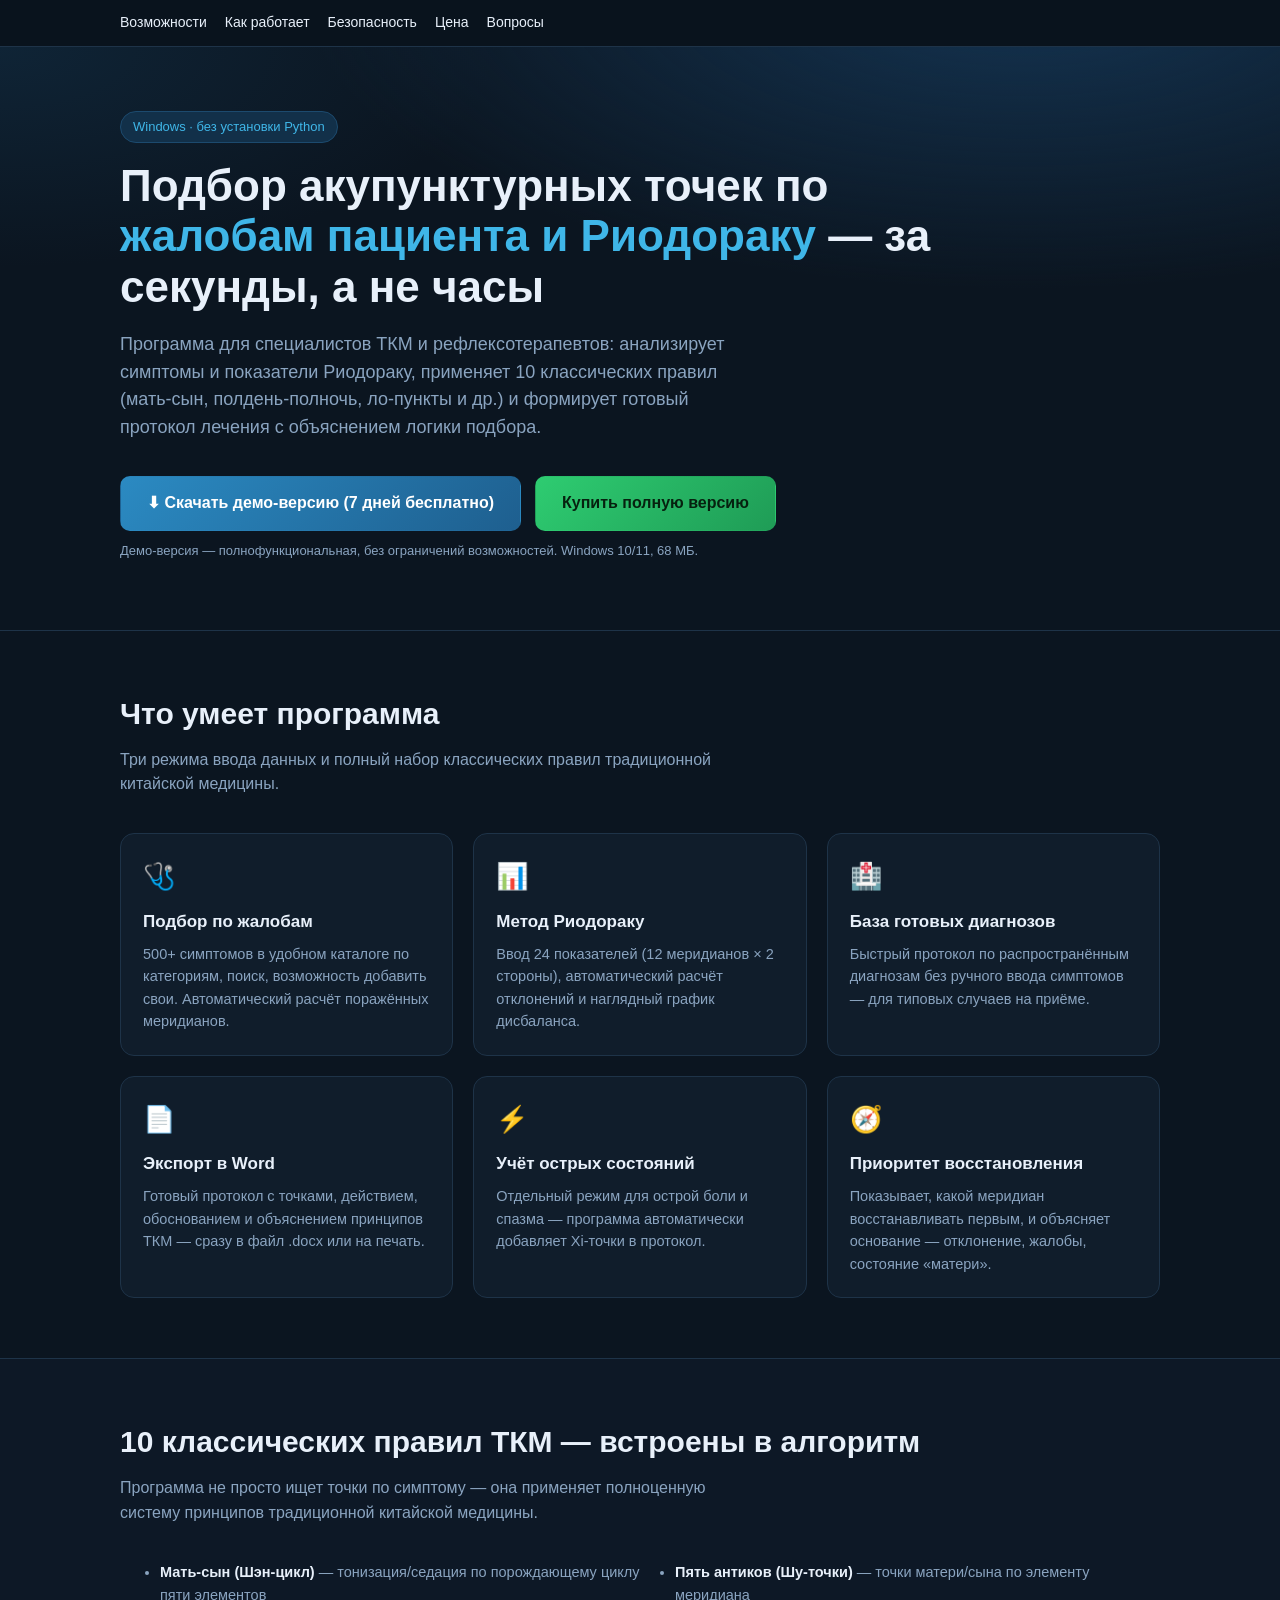
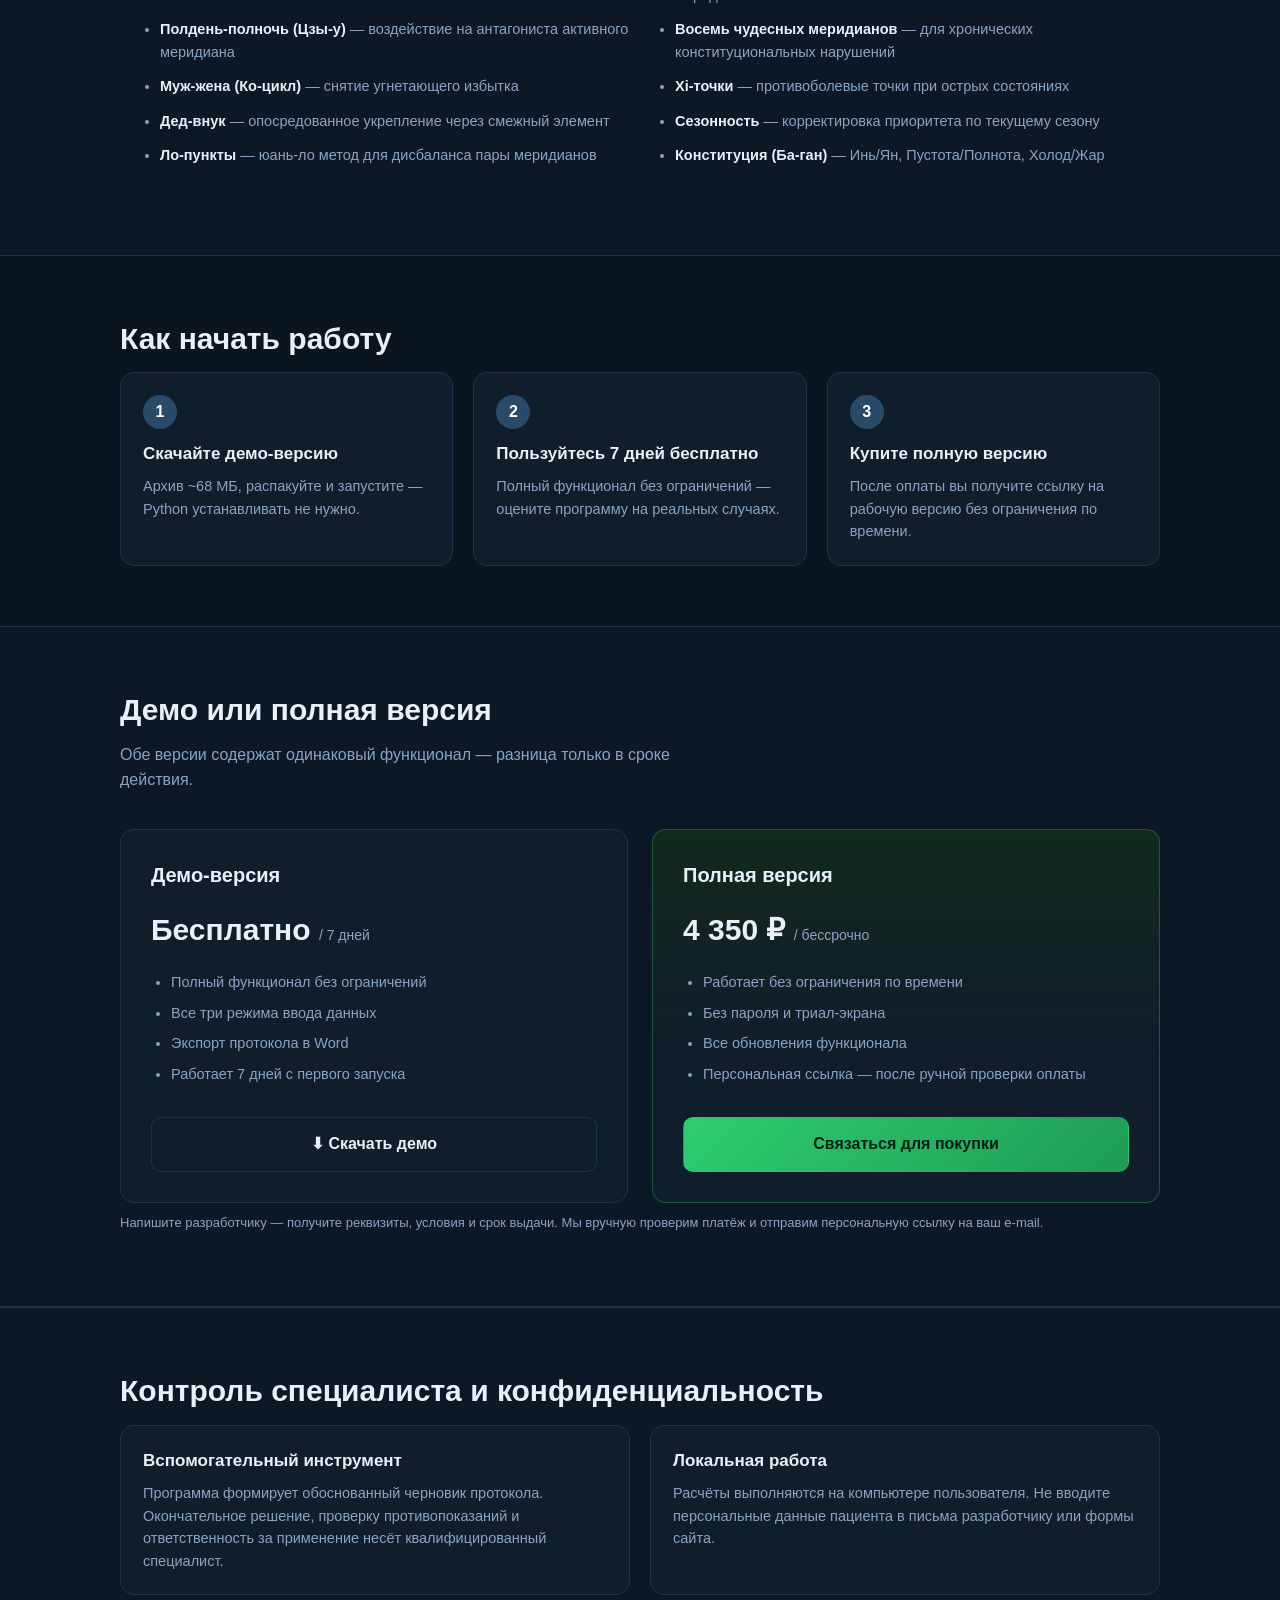
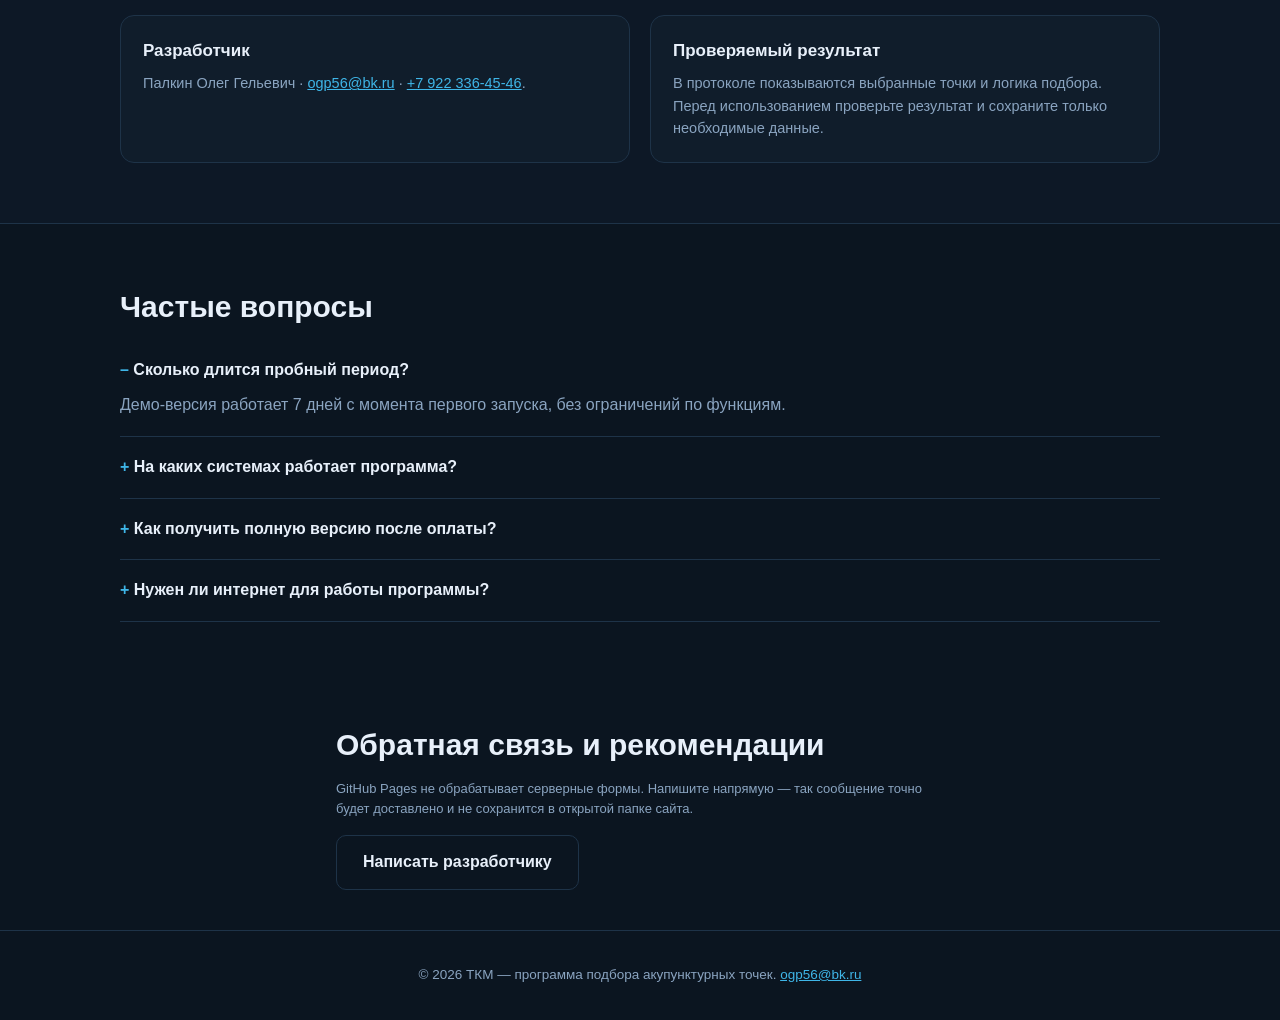
==== commit 90633310: "feat: prepare safe TKM Pages pilot" ====
--- a/landing/index.html
+++ b/landing/index.html
@@ -7,14 +7,14 @@
 <meta name="description" content="Профессиональная программа для подбора акупунктурных точек по традиционной китайской медицине: анализ жалоб, метод Риодораку, 10 правил ТКМ, генерация протокола лечения в Word. Бесплатная демо-версия на 7 дней.">
 <meta name="keywords" content="акупунктура программа, ТКМ софт, подбор точек акупунктуры, риодораку программа, меридианы программа, протокол иглоукалывания, традиционная китайская медицина, акупунктурные точки подбор, программа для рефлексотерапевта">
 <meta name="author" content="ТКМ">
-<link rel="canonical" href="http://tkm.ru/">
+<link rel="canonical" href="https://oleg5603.github.io/tkm-acupuncture/">
 
 <!-- Open Graph -->
 <meta property="og:type" content="website">
 <meta property="og:title" content="ТКМ — программа подбора акупунктурных точек">
 <meta property="og:description" content="Анализ жалоб и Риодораку, 10 правил ТКМ, автогенерация протокола лечения. Демо-версия — 7 дней бесплатно.">
-<meta property="og:image" content="http://tkm.ru/assets/og-image.png">
-<meta property="og:url" content="http://tkm.ru/">
+<meta property="og:image" content="https://oleg5603.github.io/tkm-acupuncture/assets/og-image.png">
+<meta property="og:url" content="https://oleg5603.github.io/tkm-acupuncture/">
 <meta property="og:locale" content="ru_RU">
 <meta property="og:site_name" content="ТКМ">
 
@@ -22,7 +22,7 @@
 <meta name="twitter:card" content="summary_large_image">
 <meta name="twitter:title" content="ТКМ — программа подбора акупунктурных точек">
 <meta name="twitter:description" content="Анализ жалоб и Риодораку, 10 правил ТКМ, автогенерация протокола лечения. Демо-версия — 7 дней бесплатно.">
-<meta name="twitter:image" content="http://tkm.ru/assets/og-image.png">
+<meta name="twitter:image" content="https://oleg5603.github.io/tkm-acupuncture/assets/og-image.png">
 
 <link rel="icon" type="image/png" href="assets/favicon-32.png">
 <link rel="shortcut icon" href="assets/favicon.ico">
@@ -42,7 +42,7 @@
     "priceCurrency": "RUB",
     "description": "Бесплатная демо-версия, пробный период 7 дней"
   },
-  "url": "http://tkm.ru/",
+  "url": "https://oleg5603.github.io/tkm-acupuncture/",
   "inLanguage": "ru"
 }
 </script>
@@ -95,6 +95,15 @@
     line-height: 1.55;
   }
   a { color: var(--accent); }
+  a:focus-visible, button:focus-visible, summary:focus-visible {
+    outline: 3px solid #fff;
+    outline-offset: 3px;
+  }
+  .skip-link { position: absolute; left: 12px; top: -60px; z-index: 2000; background: #fff; color: #07111b; padding: 10px 14px; border-radius: 8px; }
+  .skip-link:focus { top: 12px; }
+  .top-nav { border-bottom: 1px solid var(--border); background: #09131d; }
+  .top-nav .wrap { display: flex; flex-wrap: wrap; gap: 18px; padding-top: 12px; padding-bottom: 12px; }
+  .top-nav a { color: var(--text); text-decoration: none; font-size: 14px; }
   img { max-width: 100%; }
   .wrap { max-width: 1080px; margin: 0 auto; padding: 0 20px; }
 
@@ -324,9 +333,25 @@
     animation: spin 0.9s linear infinite;
   }
   @keyframes spin { to { transform: rotate(360deg); } }
+  @media (prefers-reduced-motion: reduce) {
+    html { scroll-behavior: auto; }
+    *, *::before, *::after { animation-duration: .01ms !important; transition-duration: .01ms !important; }
+  }
 </style>
 </head>
 <body>
+
+<a class="skip-link" href="#main">Перейти к содержанию</a>
+<nav class="top-nav" aria-label="Основная навигация">
+  <div class="wrap">
+    <a href="#features">Возможности</a>
+    <a href="#how">Как работает</a>
+    <a href="#trust">Безопасность</a>
+    <a href="#buy">Цена</a>
+    <a href="#faq">Вопросы</a>
+  </div>
+</nav>
+<main id="main">
 
 <header class="hero">
   <div class="wrap">
@@ -346,7 +371,6 @@
       </a>
     </div>
     <p class="fine">Демо-версия — полнофункциональная, без ограничений возможностей. Windows 10/11, 68 МБ.</p>
-    <p class="dl-badge" id="dlCountDemo" title="Скачиваний демо">—</p>
   </div>
 </header>
 
@@ -456,51 +480,26 @@
           <li>Все обновления функционала</li>
           <li>Персональная ссылка — после ручной проверки оплаты</li>
         </ul>
-        <button class="btn btn-buy" type="button" onclick="openEmailModal()">Оформить покупку</button>
+        <a class="btn btn-buy" href="mailto:ogp56@bk.ru?subject=Покупка%20ТКМ&body=Здравствуйте,%20хочу%20приобрести%20полную%20версию%20ТКМ.">Связаться для покупки</a>
       </div>
     </div>
     <p class="fine">
-      После оплаты мы вручную проверим платёж и отправим персональную ссылку на указанный e-mail.
+      Напишите разработчику — получите реквизиты, условия и срок выдачи. Мы вручную проверим платёж и отправим персональную ссылку на ваш e-mail.
     </p>
   </div>
 </section>
 
-<!-- ═══════════ Модальные окна покупки ═══════════ -->
-
-<div class="modal-overlay" id="modalOverlay">
-
-  <!-- Шаг 1: e-mail -->
-  <div class="modal" id="modalEmail">
-    <h3>Покупка полной версии</h3>
-    <p class="modal-text">Стоимость: <b>4 350 ₽</b>. Укажите e-mail — мы сохраним заявку, вручную проверим платёж и отправим на этот адрес персональную ссылку.</p>
-    <input class="modal-input" id="buyEmail" type="email" placeholder="you@example.com" autocomplete="email">
-    <p class="modal-error" id="buyEmailError">Введите корректный e-mail</p>
-    <div class="modal-actions">
-      <button class="btn btn-ghost" type="button" onclick="closeModal()">Отмена</button>
-      <button class="btn btn-buy" id="submitEmailButton" type="button" onclick="submitEmail()">Продолжить</button>
+<section class="alt" id="trust">
+  <div class="wrap">
+    <h2>Контроль специалиста и конфиденциальность</h2>
+    <div class="grid2">
+      <div class="card"><h3>Вспомогательный инструмент</h3><p>Программа формирует обоснованный черновик протокола. Окончательное решение, проверку противопоказаний и ответственность за применение несёт квалифицированный специалист.</p></div>
+      <div class="card"><h3>Локальная работа</h3><p>Расчёты выполняются на компьютере пользователя. Не вводите персональные данные пациента в письма разработчику или формы сайта.</p></div>
+      <div class="card"><h3>Разработчик</h3><p>Палкин Олег Гельевич · <a href="mailto:ogp56@bk.ru">ogp56@bk.ru</a> · <a href="tel:+79223364546">+7 922 336-45-46</a>.</p></div>
+      <div class="card"><h3>Проверяемый результат</h3><p>В протоколе показываются выбранные точки и логика подбора. Перед использованием проверьте результат и сохраните только необходимые данные.</p></div>
     </div>
   </div>
-
-  <!-- Шаг 2: реквизиты оплаты -->
-  <div class="modal" id="modalPay" style="display:none">
-    <h3>Оплата — 4 350 ₽</h3>
-    <p class="modal-text">Отсканируйте QR-код или переведите на карту вручную, затем нажмите «Я оплатил(а)». Платёж будет проверен вручную.</p>
-    <img src="assets/payment-qr.png" alt="QR-код для оплаты" style="width:180px; height:180px; margin:0 auto 14px; display:block; border-radius:8px;">
-    <div class="card-number" id="cardNumber">5536 9141 5967 4112</div>
-    <div class="modal-actions">
-      <button class="btn btn-ghost" type="button" onclick="closeModal()">Отмена</button>
-      <button class="btn btn-buy" type="button" onclick="confirmPayment()">Я оплатил(а)</button>
-    </div>
-  </div>
-
-  <!-- Шаг 3: заявка передана на ручную проверку -->
-  <div class="modal" id="modalDone" style="display:none">
-    <h3>Заявка принята ✅</h3>
-    <p class="modal-text">Мы вручную проверим платёж и отправим персональную ссылку на полную версию ТКМ на указанный e-mail. Автоматическая выдача не выполняется.</p>
-    <button class="btn btn-ghost" type="button" onclick="closeModal()" style="width:100%; justify-content:center; margin-top:10px;">Закрыть</button>
-  </div>
-
-</div>
+</section>
 
 <section id="faq">
   <div class="wrap">
@@ -526,132 +525,21 @@
 
 <section class="wrap" id="feedback" style="max-width:640px; margin:0 auto; padding:40px 16px;">
   <h2>Обратная связь и рекомендации</h2>
-  <p class="fine" style="margin-bottom:16px;">Нашли ошибку, есть пожелание или хотите что-то посоветовать по программе — напишите здесь.</p>
-  <form id="feedbackForm">
-    <div style="margin-bottom:12px;">
-      <label>Какой версией пользуетесь?</label><br>
-      <label style="margin-right:16px; font-weight:normal;"><input type="radio" name="version" value="simple" checked> Простая</label>
-      <label style="font-weight:normal;"><input type="radio" name="version" value="pro"> Профессиональная</label>
-    </div>
-    <div style="margin-bottom:12px;">
-      <input type="text" name="name" placeholder="Имя (необязательно)" style="width:100%; padding:10px; border-radius:8px; border:1px solid var(--border); background:transparent; color:inherit;">
-    </div>
-    <div style="margin-bottom:12px;">
-      <input type="text" name="contact" placeholder="E-mail или телефон для связи (необязательно)" style="width:100%; padding:10px; border-radius:8px; border:1px solid var(--border); background:transparent; color:inherit;">
-    </div>
-    <div style="margin-bottom:12px;">
-      <textarea name="message" placeholder="Ваш отзыв или рекомендация" required rows="4" style="width:100%; padding:10px; border-radius:8px; border:1px solid var(--border); background:transparent; color:inherit; resize:vertical;"></textarea>
-    </div>
-    <button type="submit" class="btn btn-ghost">Отправить</button>
-    <p class="fine" id="feedbackStatus" style="margin-top:10px;"></p>
-  </form>
-</section>
+  <p class="fine" style="margin-bottom:16px;">GitHub Pages не обрабатывает серверные формы. Напишите напрямую — так сообщение точно будет доставлено и не сохранится в открытой папке сайта.</p>
+  <a class="btn btn-ghost" href="mailto:ogp56@bk.ru?subject=Обратная%20связь%20по%20ТКМ">Написать разработчику</a>
+</section>
+
+</main>
 
 <footer>
   <div class="wrap">
-    © <span id="year"></span> ТКМ — программа подбора акупунктурных точек. <a href="mailto:info@tkm.ru">info@tkm.ru</a>
+    © <span id="year"></span> ТКМ — программа подбора акупунктурных точек. <a href="mailto:ogp56@bk.ru">ogp56@bk.ru</a>
   </div>
 </footer>
 
 <script>
 document.getElementById('year').textContent = new Date().getFullYear();
 
-function refreshDlCount(type) {
-  fetch('count.php?type=' + type).then(function (r) { return r.json(); }).then(function (d) {
-    var el = document.getElementById(type === 'demo' ? 'dlCountDemo' : 'dlCountFull');
-    if (el) el.textContent = d.count;
-  }).catch(function () {});
-}
-
-document.querySelectorAll('.dl-link').forEach(function (link) {
-  link.addEventListener('click', function () {
-    var type = link.getAttribute('data-dl');
-    fetch('count.php?type=' + type, { method: 'POST' }).then(function (r) { return r.json(); }).then(function (d) {
-      var el = document.getElementById(type === 'demo' ? 'dlCountDemo' : 'dlCountFull');
-      if (el) el.textContent = d.count;
-    }).catch(function () {});
-  });
-});
-
-refreshDlCount('demo');
-
-document.getElementById('feedbackForm').addEventListener('submit', function (e) {
-  e.preventDefault();
-  var form = e.target;
-  var statusEl = document.getElementById('feedbackStatus');
-  var data = new FormData(form);
-  statusEl.textContent = 'Отправка...';
-  fetch('feedback.php', { method: 'POST', body: data })
-    .then(function (r) { return r.json(); })
-    .then(function (d) {
-      if (d.ok) {
-        statusEl.textContent = 'Спасибо! Сообщение отправлено.';
-        form.reset();
-      } else {
-        statusEl.textContent = 'Заполните сообщение и попробуйте снова.';
-      }
-    })
-    .catch(function () {
-      statusEl.textContent = 'Не удалось отправить. Попробуйте позже.';
-    });
-});
-
-function openEmailModal() {
-  document.getElementById('modalOverlay').classList.add('open');
-  document.getElementById('modalEmail').style.display = 'block';
-  document.getElementById('modalPay').style.display = 'none';
-  document.getElementById('modalDone').style.display = 'none';
-  document.getElementById('buyEmailError').classList.remove('show');
-}
-
-function closeModal() {
-  document.getElementById('modalOverlay').classList.remove('open');
-}
-
-document.getElementById('modalOverlay').addEventListener('click', function (e) {
-  if (e.target === this) closeModal();
-});
-
-async function submitEmail() {
-  const input = document.getElementById('buyEmail');
-  const error = document.getElementById('buyEmailError');
-  const button = document.getElementById('submitEmailButton');
-  const email = input.value.trim();
-  const valid = /^[^\s@]+@[^\s@]+\.[^\s@]+$/.test(email);
-  if (!valid) {
-    error.textContent = 'Введите корректный e-mail';
-    error.classList.add('show');
-    return;
-  }
-  error.classList.remove('show');
-  button.disabled = true;
-  button.textContent = 'Сохраняем заявку…';
-
-  try {
-    const response = await fetch('save-email.php', {
-      method: 'POST',
-      headers: { 'Content-Type': 'application/x-www-form-urlencoded' },
-      body: 'email=' + encodeURIComponent(email)
-    });
-    const data = await response.json();
-    if (!response.ok || data.ok !== true || !data.order_id) {
-      throw new Error('order_not_saved');
-    }
-    document.getElementById('modalEmail').style.display = 'none';
-    document.getElementById('modalPay').style.display = 'block';
-  } catch (err) {
-    error.textContent = 'Не удалось сохранить заявку. Проверьте соединение и повторите.';
-    error.classList.add('show');
-  } finally {
-    button.disabled = false;
-    button.textContent = 'Продолжить';
-  }
-}
-
-function confirmPayment() {
-  document.getElementById('modalPay').style.display = 'none';
-  document.getElementById('modalDone').style.display = 'block';
-}
 </script>
 </body>
 </html>
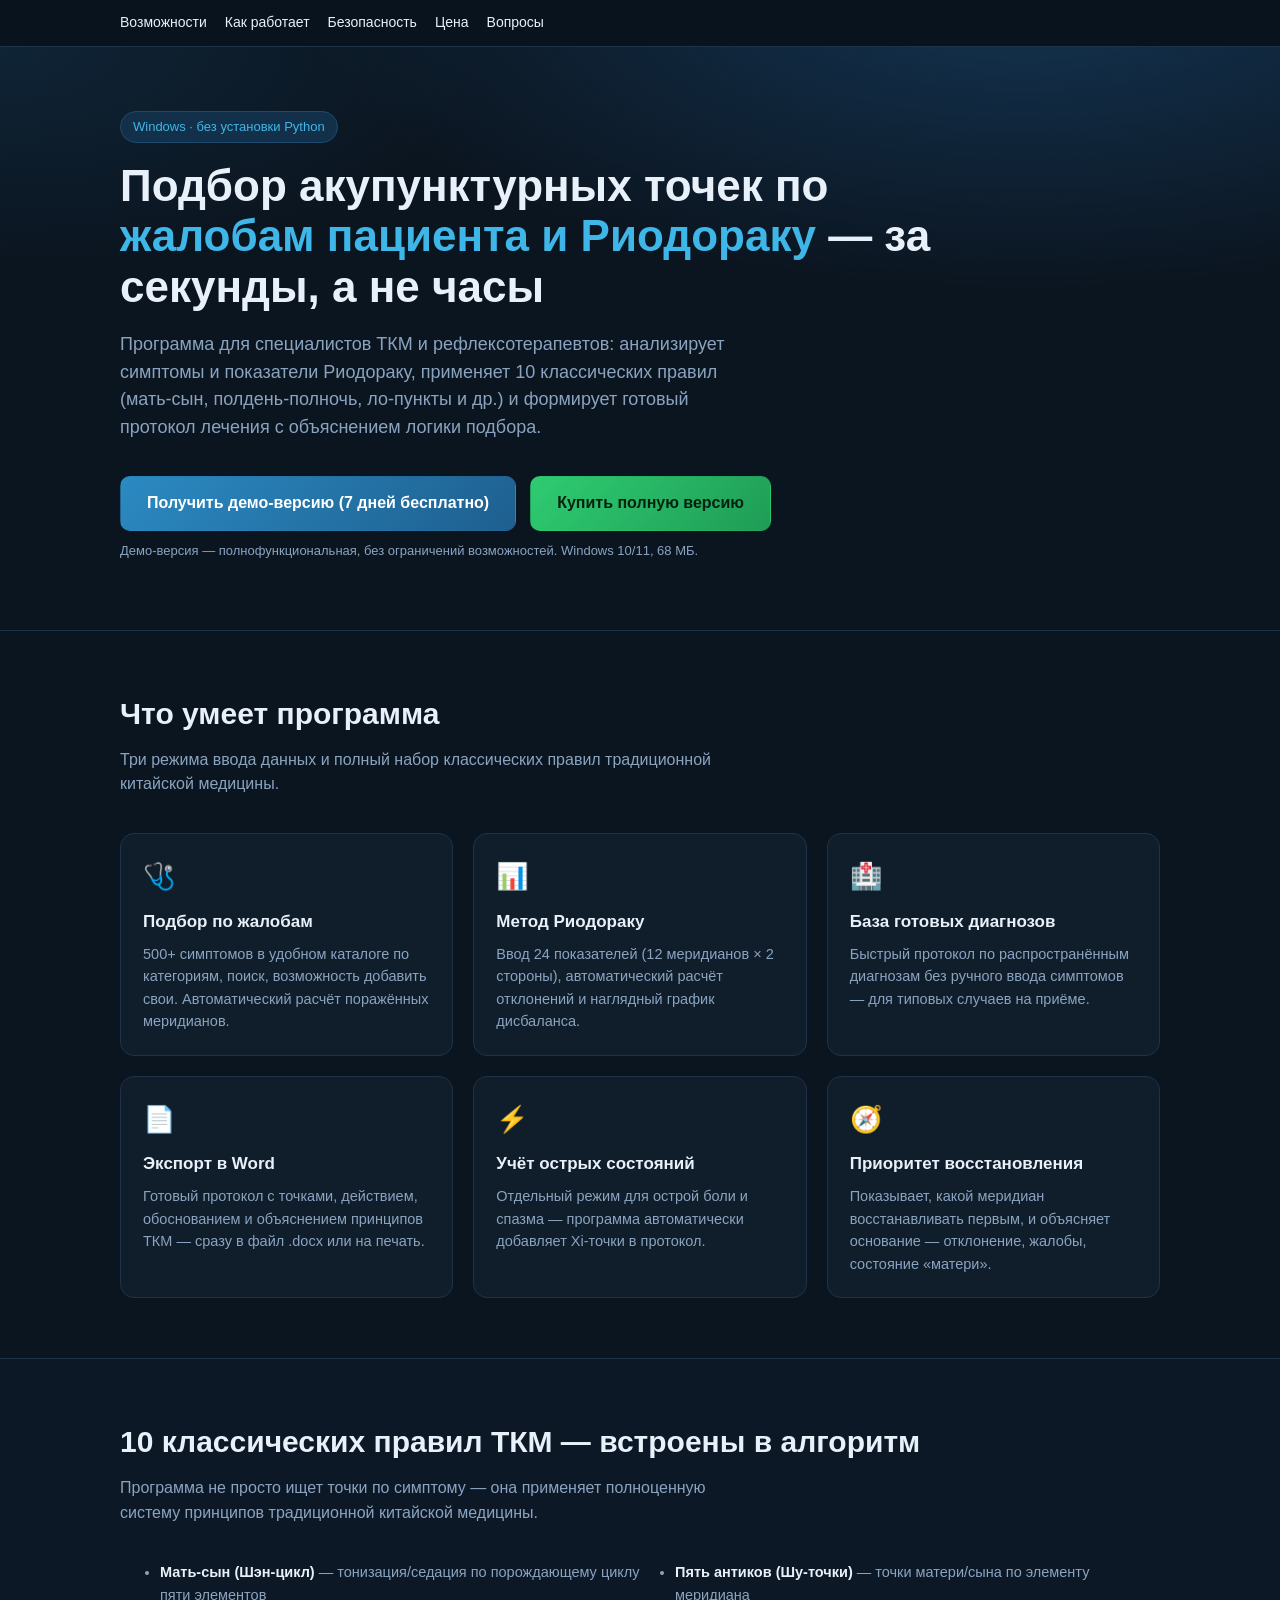
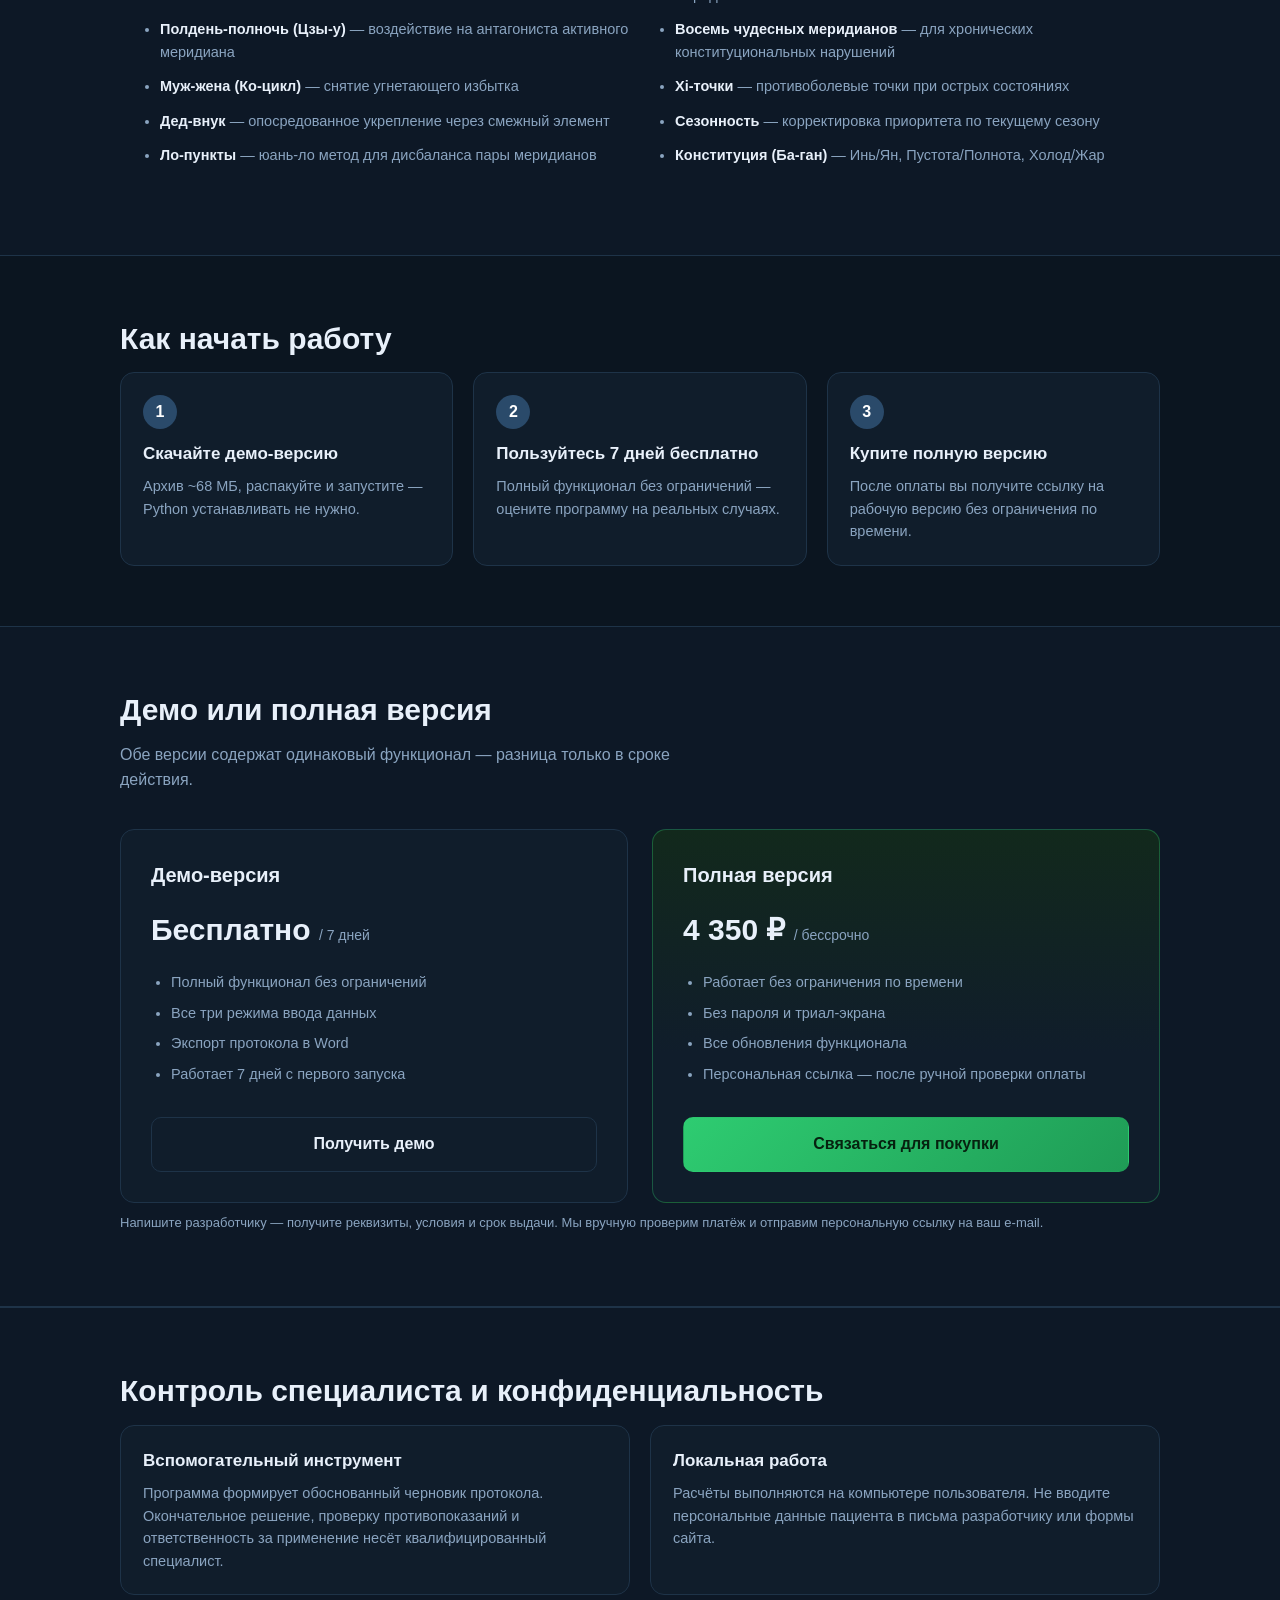
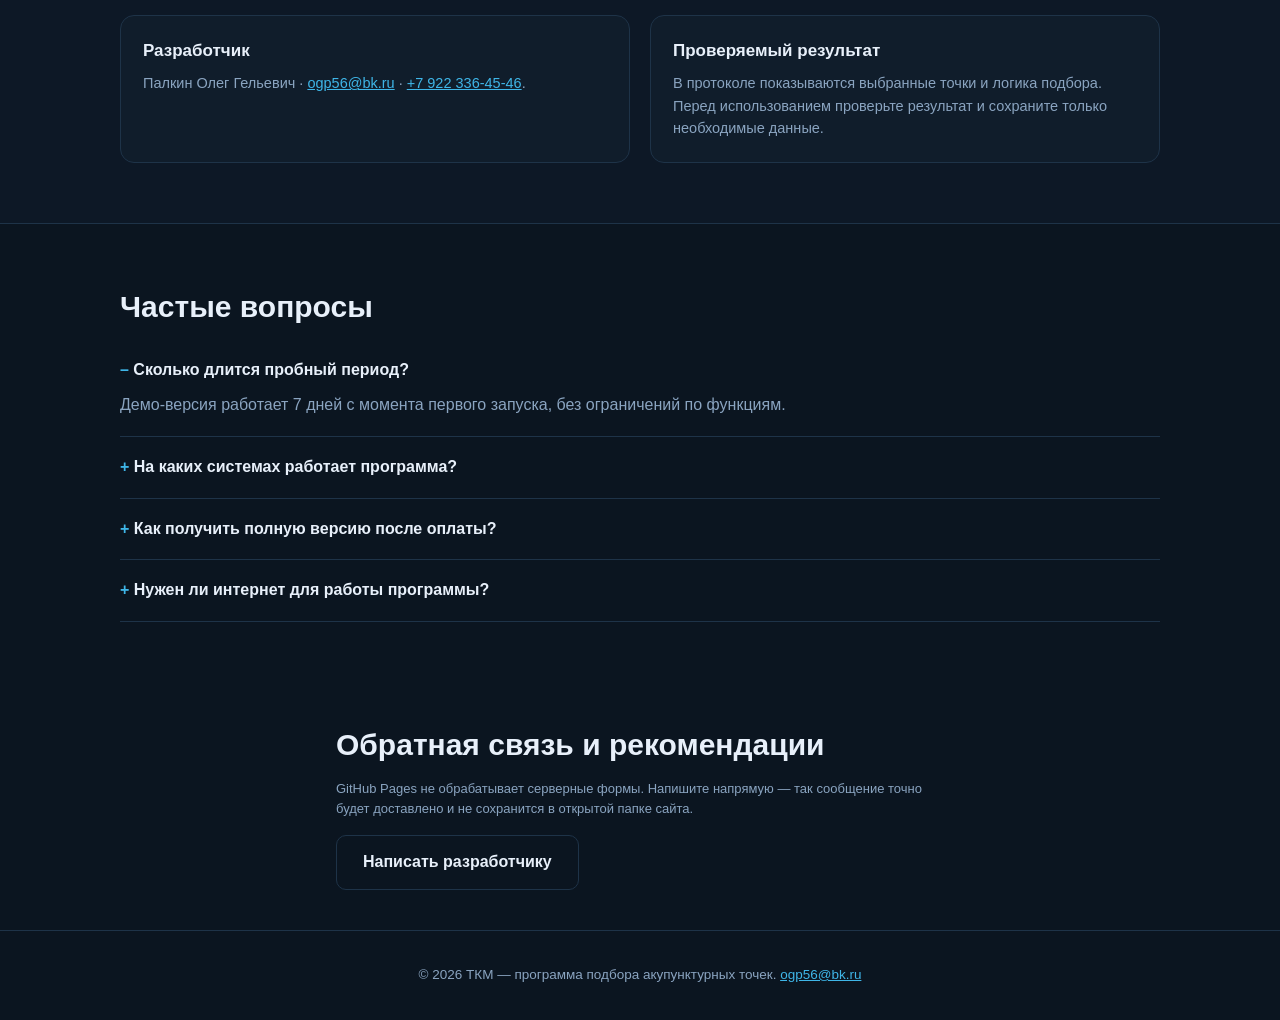
==== commit 5b3c8636: "fix: publish Pages without private demo archive" ====
--- a/landing/index.html
+++ b/landing/index.html
@@ -363,8 +363,8 @@
       и формирует готовый протокол лечения с объяснением логики подбора.
     </p>
     <div class="cta-row">
-      <a class="btn btn-demo dl-link" data-dl="demo" href="assets/downloads/TKM-demo.zip" download>
-        ⬇ Скачать демо-версию (7 дней бесплатно)
+      <a class="btn btn-demo" href="mailto:ogp56@bk.ru?subject=Получить%20демо%20ТКМ&body=Здравствуйте,%20пришлите,%20пожалуйста,%20демо-версию%20ТКМ.">
+        Получить демо-версию (7 дней бесплатно)
       </a>
       <a class="btn btn-buy" href="#buy">
         Купить полную версию
@@ -469,7 +469,7 @@
           <li>Экспорт протокола в Word</li>
           <li>Работает 7 дней с первого запуска</li>
         </ul>
-        <a class="btn btn-ghost dl-link" data-dl="demo" href="assets/downloads/TKM-demo.zip" download>⬇ Скачать демо</a>
+        <a class="btn btn-ghost" href="mailto:ogp56@bk.ru?subject=Получить%20демо%20ТКМ">Получить демо</a>
       </div>
       <div class="plan highlight">
         <h3>Полная версия</h3>
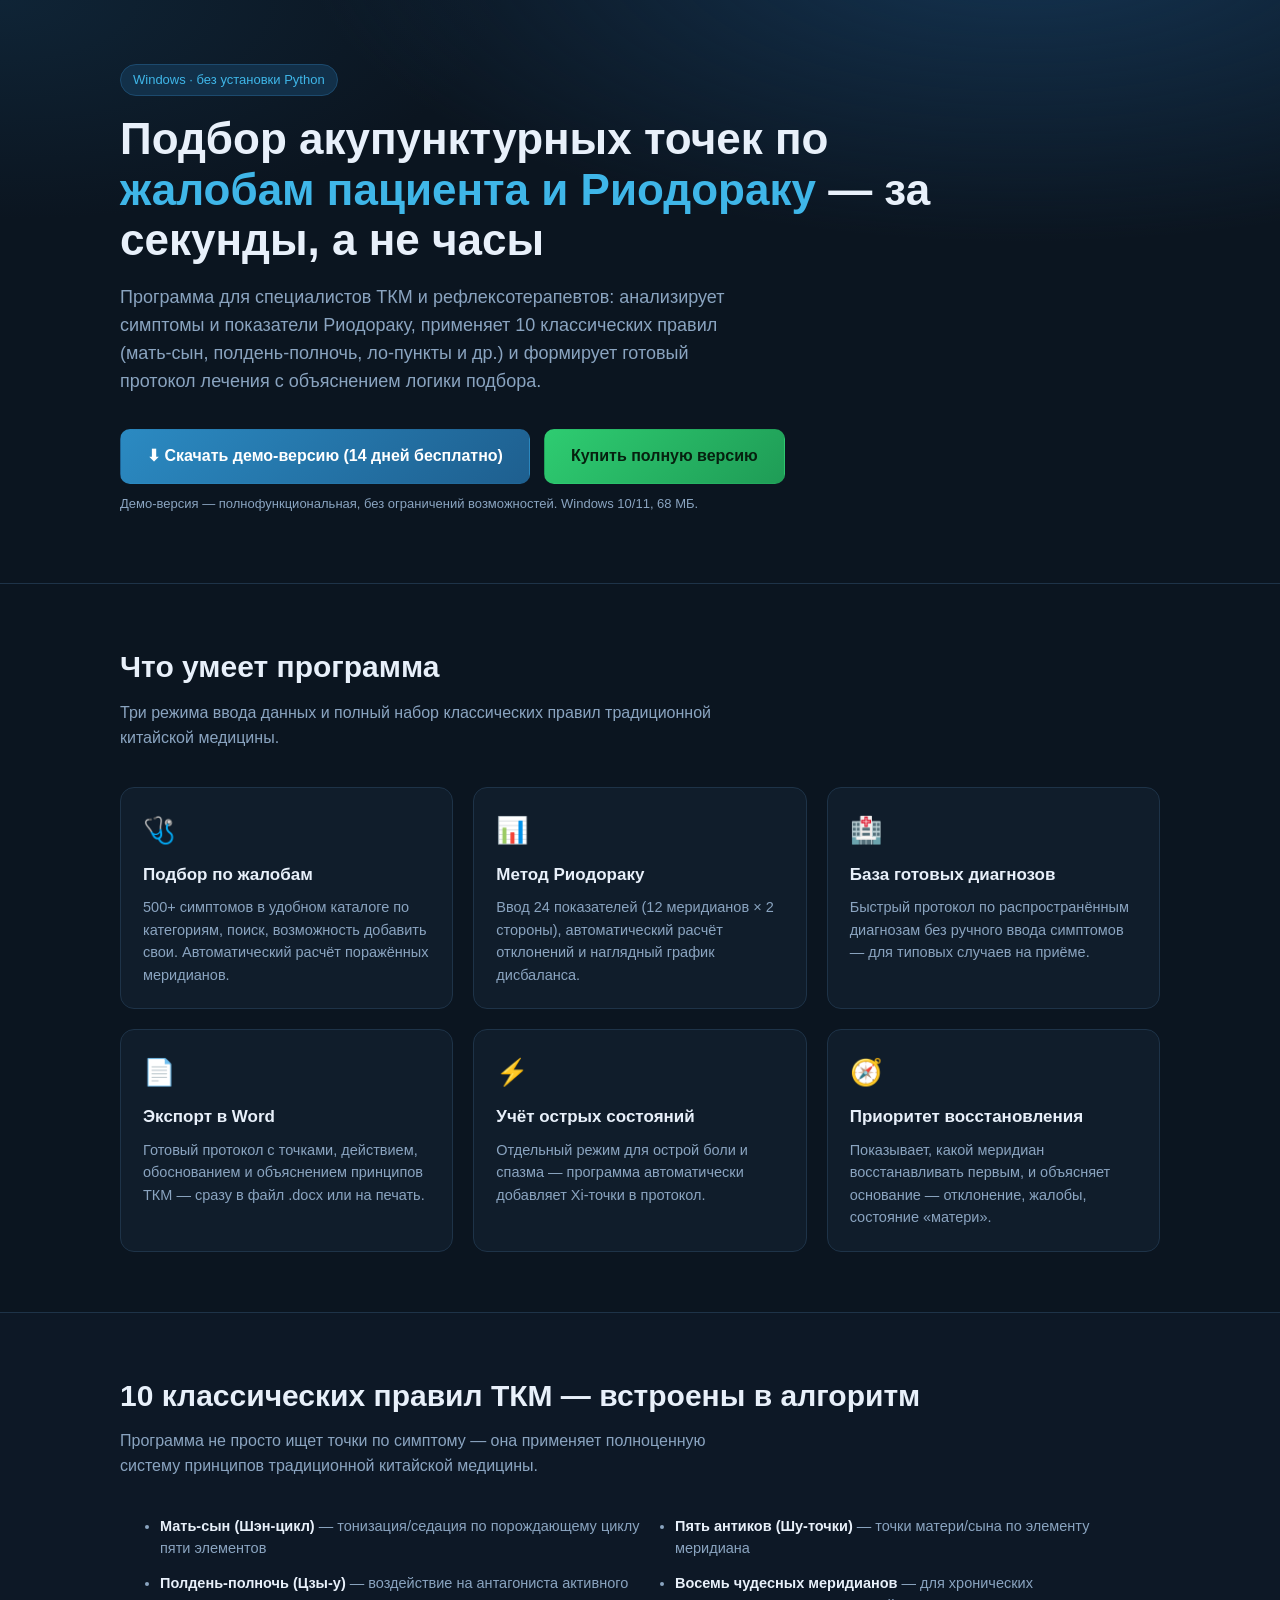
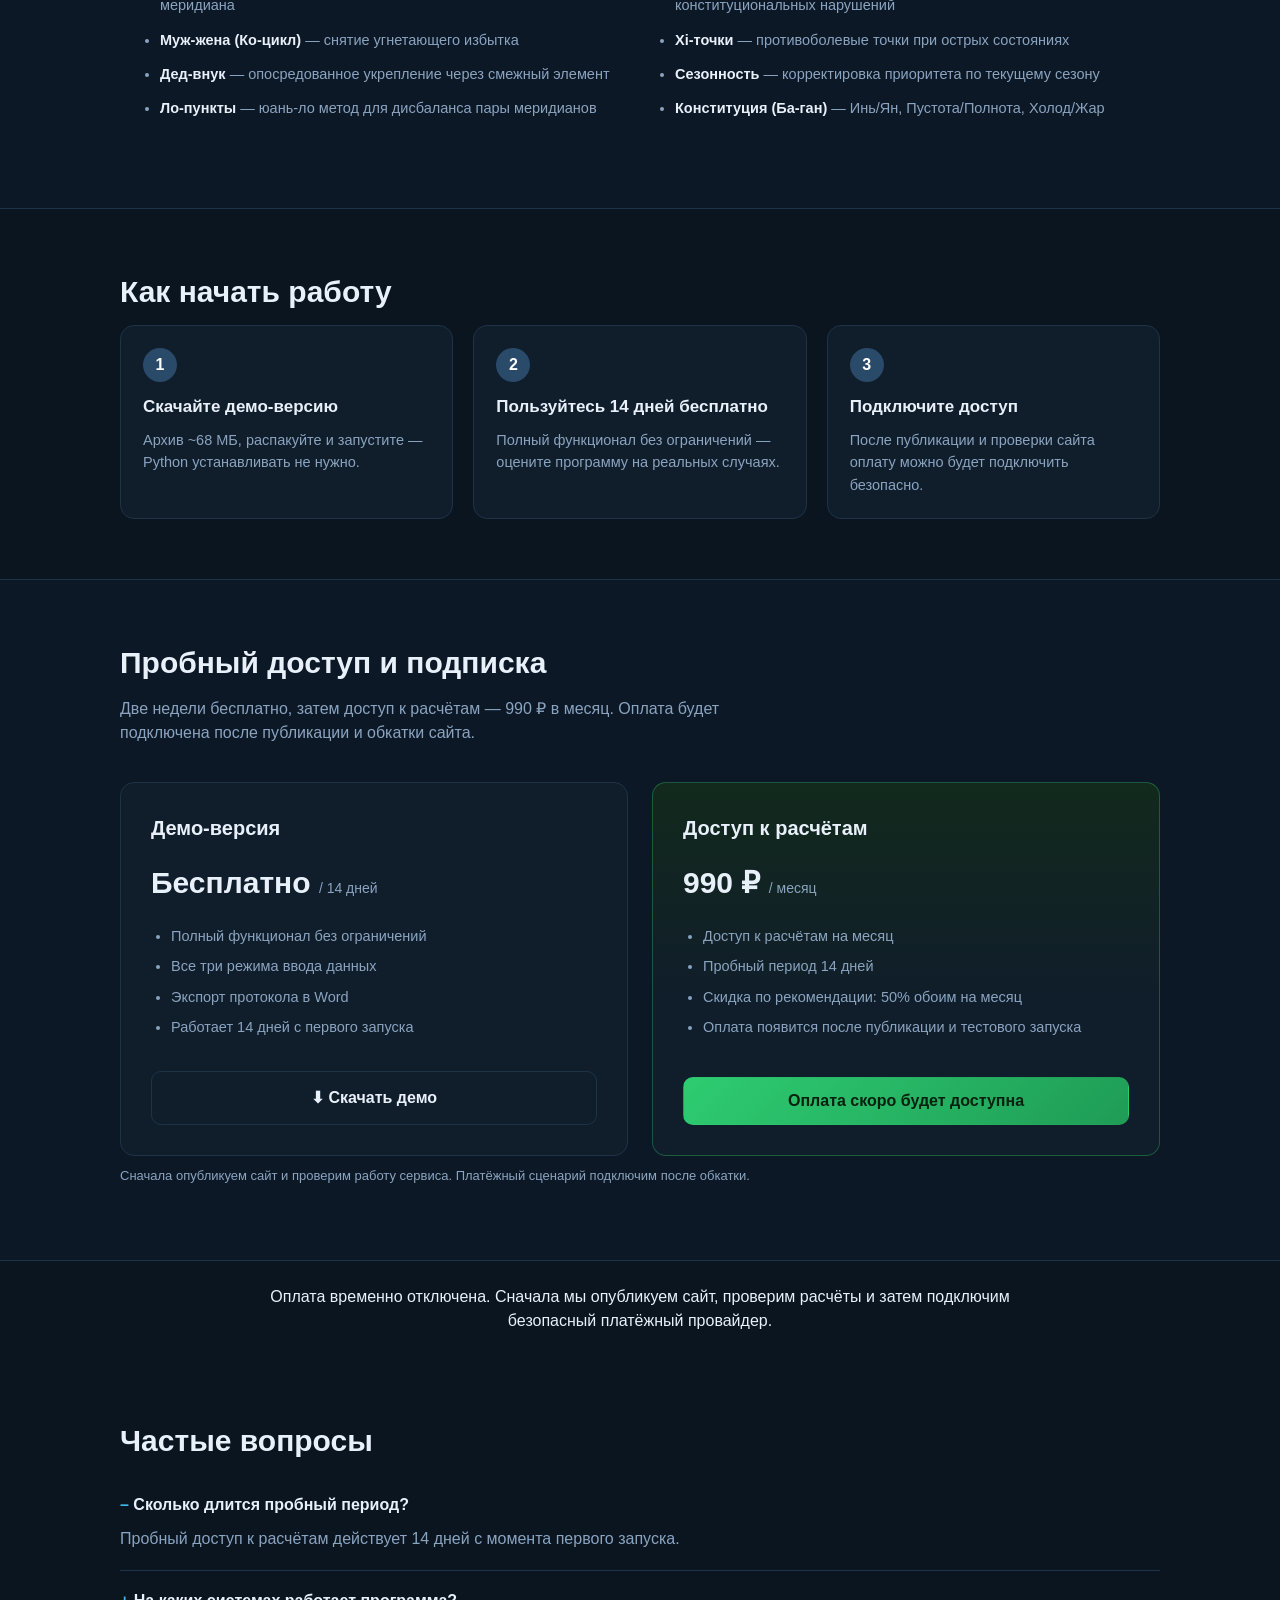
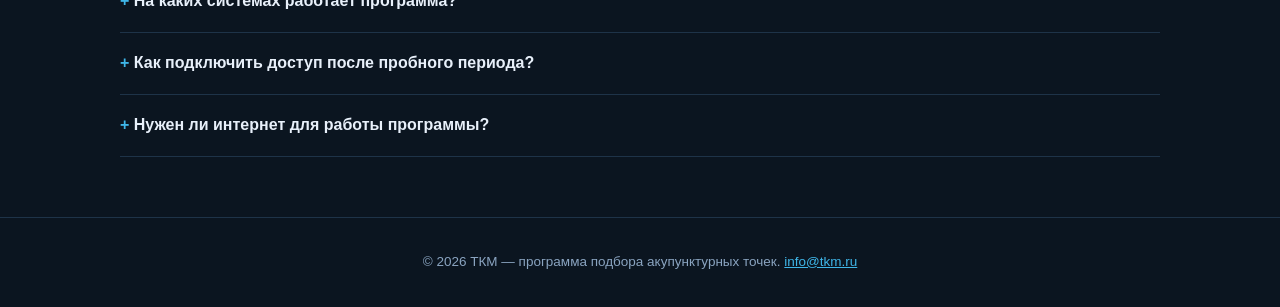
==== commit 16a1f5c8: "Update trial and subscription details" ====
--- a/landing/index.html
+++ b/landing/index.html
@@ -4,25 +4,25 @@
 <meta charset="UTF-8">
 <meta name="viewport" content="width=device-width, initial-scale=1.0">
 <title>ТКМ — программа подбора акупунктурных точек для специалистов | Windows</title>
-<meta name="description" content="Профессиональная программа для подбора акупунктурных точек по традиционной китайской медицине: анализ жалоб, метод Риодораку, 10 правил ТКМ, генерация протокола лечения в Word. Бесплатная демо-версия на 7 дней.">
+<meta name="description" content="Профессиональная программа для расчёта протоколов ТКМ по жалобам и показателям Риодораку. Бесплатный пробный доступ на 14 дней.">
 <meta name="keywords" content="акупунктура программа, ТКМ софт, подбор точек акупунктуры, риодораку программа, меридианы программа, протокол иглоукалывания, традиционная китайская медицина, акупунктурные точки подбор, программа для рефлексотерапевта">
 <meta name="author" content="ТКМ">
-<link rel="canonical" href="https://oleg5603.github.io/tkm-acupuncture/">
+<link rel="canonical" href="http://tkm.ru/">
 
 <!-- Open Graph -->
 <meta property="og:type" content="website">
 <meta property="og:title" content="ТКМ — программа подбора акупунктурных точек">
-<meta property="og:description" content="Анализ жалоб и Риодораку, 10 правил ТКМ, автогенерация протокола лечения. Демо-версия — 7 дней бесплатно.">
-<meta property="og:image" content="https://oleg5603.github.io/tkm-acupuncture/assets/og-image.png">
-<meta property="og:url" content="https://oleg5603.github.io/tkm-acupuncture/">
+<meta property="og:description" content="Анализ жалоб и Риодораку, 10 правил ТКМ и расчёт протокола. Пробный доступ — 14 дней бесплатно.">
+<meta property="og:image" content="http://tkm.ru/assets/og-image.png">
+<meta property="og:url" content="http://tkm.ru/">
 <meta property="og:locale" content="ru_RU">
 <meta property="og:site_name" content="ТКМ">
 
 <!-- Twitter Card -->
 <meta name="twitter:card" content="summary_large_image">
 <meta name="twitter:title" content="ТКМ — программа подбора акупунктурных точек">
-<meta name="twitter:description" content="Анализ жалоб и Риодораку, 10 правил ТКМ, автогенерация протокола лечения. Демо-версия — 7 дней бесплатно.">
-<meta name="twitter:image" content="https://oleg5603.github.io/tkm-acupuncture/assets/og-image.png">
+<meta name="twitter:description" content="Анализ жалоб и Риодораку, 10 правил ТКМ и расчёт протокола. Пробный доступ — 14 дней бесплатно.">
+<meta name="twitter:image" content="http://tkm.ru/assets/og-image.png">
 
 <link rel="icon" type="image/png" href="assets/favicon-32.png">
 <link rel="shortcut icon" href="assets/favicon.ico">
@@ -40,9 +40,9 @@
     "@type": "Offer",
     "price": "0",
     "priceCurrency": "RUB",
-    "description": "Бесплатная демо-версия, пробный период 7 дней"
+  "description": "Бесплатный пробный доступ на 14 дней"
   },
-  "url": "https://oleg5603.github.io/tkm-acupuncture/",
+  "url": "http://tkm.ru/",
   "inLanguage": "ru"
 }
 </script>
@@ -56,7 +56,7 @@
     {
       "@type": "Question",
       "name": "Сколько длится пробный период?",
-      "acceptedAnswer": { "@type": "Answer", "text": "Демо-версия работает 7 дней с момента первого запуска, без ограничений по функциям." }
+      "acceptedAnswer": { "@type": "Answer", "text": "Пробный доступ к расчётам действует 14 дней с момента первого запуска." }
     },
     {
       "@type": "Question",
@@ -65,8 +65,8 @@
     },
     {
       "@type": "Question",
-      "name": "Как получить полную версию после оплаты?",
-      "acceptedAnswer": { "@type": "Answer", "text": "После оплаты ссылка на скачивание рабочей версии без ограничений присылается вручную по указанным контактным данным." }
+      "name": "Как подключить доступ после пробного периода?",
+      "acceptedAnswer": { "@type": "Answer", "text": "После публикации сайта и тестового запуска доступ к расчётам будет подключаться по подписке за 990 рублей в месяц." }
     }
   ]
 }
@@ -95,15 +95,6 @@
     line-height: 1.55;
   }
   a { color: var(--accent); }
-  a:focus-visible, button:focus-visible, summary:focus-visible {
-    outline: 3px solid #fff;
-    outline-offset: 3px;
-  }
-  .skip-link { position: absolute; left: 12px; top: -60px; z-index: 2000; background: #fff; color: #07111b; padding: 10px 14px; border-radius: 8px; }
-  .skip-link:focus { top: 12px; }
-  .top-nav { border-bottom: 1px solid var(--border); background: #09131d; }
-  .top-nav .wrap { display: flex; flex-wrap: wrap; gap: 18px; padding-top: 12px; padding-bottom: 12px; }
-  .top-nav a { color: var(--text); text-decoration: none; font-size: 14px; }
   img { max-width: 100%; }
   .wrap { max-width: 1080px; margin: 0 auto; padding: 0 20px; }
 
@@ -171,23 +162,6 @@
     color: var(--text-dim);
     margin-top: 10px;
   }
-  .dl-badge {
-    position: fixed;
-    bottom: 12px;
-    z-index: 40;
-    font-size: 13px;
-    font-weight: 600;
-    color: var(--text-dim);
-    background: var(--card, rgba(0,0,0,0.35));
-    border: 1px solid var(--border);
-    border-radius: 999px;
-    padding: 4px 10px;
-    min-width: 20px;
-    text-align: center;
-    pointer-events: none;
-  }
-  #dlCountDemo { left: 12px; }
-  #dlCountFull { right: 12px; }
 
   section { padding: 60px 0; }
   section.alt { background: #0d1826; border-top: 1px solid var(--border); border-bottom: 1px solid var(--border); }
@@ -333,25 +307,9 @@
     animation: spin 0.9s linear infinite;
   }
   @keyframes spin { to { transform: rotate(360deg); } }
-  @media (prefers-reduced-motion: reduce) {
-    html { scroll-behavior: auto; }
-    *, *::before, *::after { animation-duration: .01ms !important; transition-duration: .01ms !important; }
-  }
 </style>
 </head>
 <body>
-
-<a class="skip-link" href="#main">Перейти к содержанию</a>
-<nav class="top-nav" aria-label="Основная навигация">
-  <div class="wrap">
-    <a href="#features">Возможности</a>
-    <a href="#how">Как работает</a>
-    <a href="#trust">Безопасность</a>
-    <a href="#buy">Цена</a>
-    <a href="#faq">Вопросы</a>
-  </div>
-</nav>
-<main id="main">
 
 <header class="hero">
   <div class="wrap">
@@ -363,8 +321,8 @@
       и формирует готовый протокол лечения с объяснением логики подбора.
     </p>
     <div class="cta-row">
-      <a class="btn btn-demo" href="mailto:ogp56@bk.ru?subject=Получить%20демо%20ТКМ&body=Здравствуйте,%20пришлите,%20пожалуйста,%20демо-версию%20ТКМ.">
-        Получить демо-версию (7 дней бесплатно)
+      <a class="btn btn-demo" href="assets/downloads/TKM-demo.zip" download>
+        ⬇ Скачать демо-версию (14 дней бесплатно)
       </a>
       <a class="btn btn-buy" href="#buy">
         Купить полную версию
@@ -443,13 +401,13 @@
       </div>
       <div class="card">
         <div class="step-num">2</div>
-        <h3>Пользуйтесь 7 дней бесплатно</h3>
+        <h3>Пользуйтесь 14 дней бесплатно</h3>
         <p>Полный функционал без ограничений — оцените программу на реальных случаях.</p>
       </div>
       <div class="card">
         <div class="step-num">3</div>
-        <h3>Купите полную версию</h3>
-        <p>После оплаты вы получите ссылку на рабочую версию без ограничения по времени.</p>
+        <h3>Подключите доступ</h3>
+        <p>После публикации и проверки сайта оплату можно будет подключить безопасно.</p>
       </div>
     </div>
   </div>
@@ -457,64 +415,56 @@
 
 <section class="alt" id="buy">
   <div class="wrap">
-    <h2>Демо или полная версия</h2>
-    <p class="sub">Обе версии содержат одинаковый функционал — разница только в сроке действия.</p>
+    <h2>Пробный доступ и подписка</h2>
+    <p class="sub">Две недели бесплатно, затем доступ к расчётам — 990 ₽ в месяц. Оплата будет подключена после публикации и обкатки сайта.</p>
     <div class="pricing">
       <div class="plan">
         <h3>Демо-версия</h3>
-        <div class="price">Бесплатно <small>/ 7 дней</small></div>
+        <div class="price">Бесплатно <small>/ 14 дней</small></div>
         <ul>
           <li>Полный функционал без ограничений</li>
           <li>Все три режима ввода данных</li>
           <li>Экспорт протокола в Word</li>
-          <li>Работает 7 дней с первого запуска</li>
+          <li>Работает 14 дней с первого запуска</li>
         </ul>
-        <a class="btn btn-ghost" href="mailto:ogp56@bk.ru?subject=Получить%20демо%20ТКМ">Получить демо</a>
+        <a class="btn btn-ghost" href="assets/downloads/TKM-demo.zip" download>⬇ Скачать демо</a>
       </div>
       <div class="plan highlight">
-        <h3>Полная версия</h3>
-        <div class="price">4 350 ₽ <small>/ бессрочно</small></div>
+        <h3>Доступ к расчётам</h3>
+        <div class="price">990 ₽ <small>/ месяц</small></div>
         <ul>
-          <li>Работает без ограничения по времени</li>
-          <li>Без пароля и триал-экрана</li>
-          <li>Все обновления функционала</li>
-          <li>Персональная ссылка — после ручной проверки оплаты</li>
+          <li>Доступ к расчётам на месяц</li>
+          <li>Пробный период 14 дней</li>
+          <li>Скидка по рекомендации: 50% обоим на месяц</li>
+          <li>Оплата появится после публикации и тестового запуска</li>
         </ul>
-        <a class="btn btn-buy" href="mailto:ogp56@bk.ru?subject=Покупка%20ТКМ&body=Здравствуйте,%20хочу%20приобрести%20полную%20версию%20ТКМ.">Связаться для покупки</a>
+        <button class="btn btn-buy" type="button" disabled>Оплата скоро будет доступна</button>
       </div>
     </div>
     <p class="fine">
-      Напишите разработчику — получите реквизиты, условия и срок выдачи. Мы вручную проверим платёж и отправим персональную ссылку на ваш e-mail.
+      Сначала опубликуем сайт и проверим работу сервиса. Платёжный сценарий подключим после обкатки.
     </p>
   </div>
 </section>
 
-<section class="alt" id="trust">
-  <div class="wrap">
-    <h2>Контроль специалиста и конфиденциальность</h2>
-    <div class="grid2">
-      <div class="card"><h3>Вспомогательный инструмент</h3><p>Программа формирует обоснованный черновик протокола. Окончательное решение, проверку противопоказаний и ответственность за применение несёт квалифицированный специалист.</p></div>
-      <div class="card"><h3>Локальная работа</h3><p>Расчёты выполняются на компьютере пользователя. Не вводите персональные данные пациента в письма разработчику или формы сайта.</p></div>
-      <div class="card"><h3>Разработчик</h3><p>Палкин Олег Гельевич · <a href="mailto:ogp56@bk.ru">ogp56@bk.ru</a> · <a href="tel:+79223364546">+7 922 336-45-46</a>.</p></div>
-      <div class="card"><h3>Проверяемый результат</h3><p>В протоколе показываются выбранные точки и логика подбора. Перед использованием проверьте результат и сохраните только необходимые данные.</p></div>
-    </div>
-  </div>
-</section>
+<div class="notice" style="max-width:760px;margin:24px auto;text-align:center">
+  Оплата временно отключена. Сначала мы опубликуем сайт, проверим расчёты и затем подключим безопасный платёжный провайдер.
+</div>
 
 <section id="faq">
   <div class="wrap">
     <h2>Частые вопросы</h2>
     <details class="faq-item" open>
       <summary>Сколько длится пробный период?</summary>
-      <p>Демо-версия работает 7 дней с момента первого запуска, без ограничений по функциям.</p>
+      <p>Пробный доступ к расчётам действует 14 дней с момента первого запуска.</p>
     </details>
     <details class="faq-item">
       <summary>На каких системах работает программа?</summary>
       <p>Программа работает на Windows 10 и Windows 11, установка Python не требуется — всё уже собрано в один пакет.</p>
     </details>
     <details class="faq-item">
-      <summary>Как получить полную версию после оплаты?</summary>
-      <p>После оплаты ссылка на скачивание рабочей версии без ограничений присылается вручную по указанным вами контактным данным.</p>
+      <summary>Как подключить доступ после пробного периода?</summary>
+      <p>После публикации сайта и тестового запуска доступ к расчётам будет подключаться по подписке за 990 ₽ в месяц.</p>
     </details>
     <details class="faq-item">
       <summary>Нужен ли интернет для работы программы?</summary>
@@ -523,23 +473,62 @@
   </div>
 </section>
 
-<section class="wrap" id="feedback" style="max-width:640px; margin:0 auto; padding:40px 16px;">
-  <h2>Обратная связь и рекомендации</h2>
-  <p class="fine" style="margin-bottom:16px;">GitHub Pages не обрабатывает серверные формы. Напишите напрямую — так сообщение точно будет доставлено и не сохранится в открытой папке сайта.</p>
-  <a class="btn btn-ghost" href="mailto:ogp56@bk.ru?subject=Обратная%20связь%20по%20ТКМ">Написать разработчику</a>
-</section>
-
-</main>
-
 <footer>
   <div class="wrap">
-    © <span id="year"></span> ТКМ — программа подбора акупунктурных точек. <a href="mailto:ogp56@bk.ru">ogp56@bk.ru</a>
+    © <span id="year"></span> ТКМ — программа подбора акупунктурных точек. <a href="mailto:info@tkm.ru">info@tkm.ru</a>
   </div>
 </footer>
 
 <script>
 document.getElementById('year').textContent = new Date().getFullYear();
 
+function openEmailModal() {
+  document.getElementById('modalOverlay').classList.add('open');
+  document.getElementById('modalEmail').style.display = 'block';
+  document.getElementById('modalPay').style.display = 'none';
+  document.getElementById('modalProcessing').style.display = 'none';
+  document.getElementById('modalDone').style.display = 'none';
+  document.getElementById('buyEmailError').classList.remove('show');
+}
+
+function closeModal() {
+  document.getElementById('modalOverlay').classList.remove('open');
+}
+
+document.getElementById('modalOverlay').addEventListener('click', function (e) {
+  if (e.target === this) closeModal();
+});
+
+function submitEmail() {
+  const input = document.getElementById('buyEmail');
+  const email = input.value.trim();
+  const valid = /^[^\s@]+@[^\s@]+\.[^\s@]+$/.test(email);
+  if (!valid) {
+    document.getElementById('buyEmailError').classList.add('show');
+    return;
+  }
+  document.getElementById('buyEmailError').classList.remove('show');
+
+  // Сохраняем e-mail на сервере (папка ТКМ)
+  fetch('save-email.php', {
+    method: 'POST',
+    headers: { 'Content-Type': 'application/x-www-form-urlencoded' },
+    body: 'email=' + encodeURIComponent(email)
+  }).catch(function () { /* сеть недоступна — не блокируем демонстрацию оплаты */ });
+
+  document.getElementById('modalEmail').style.display = 'none';
+  document.getElementById('modalPay').style.display = 'block';
+}
+
+function confirmPayment() {
+  document.getElementById('modalPay').style.display = 'none';
+  document.getElementById('modalProcessing').style.display = 'block';
+
+  setTimeout(function () {
+    document.getElementById('modalProcessing').style.display = 'none';
+    document.getElementById('modalDone').style.display = 'block';
+  }, 10000);
+}
 </script>
 </body>
 </html>
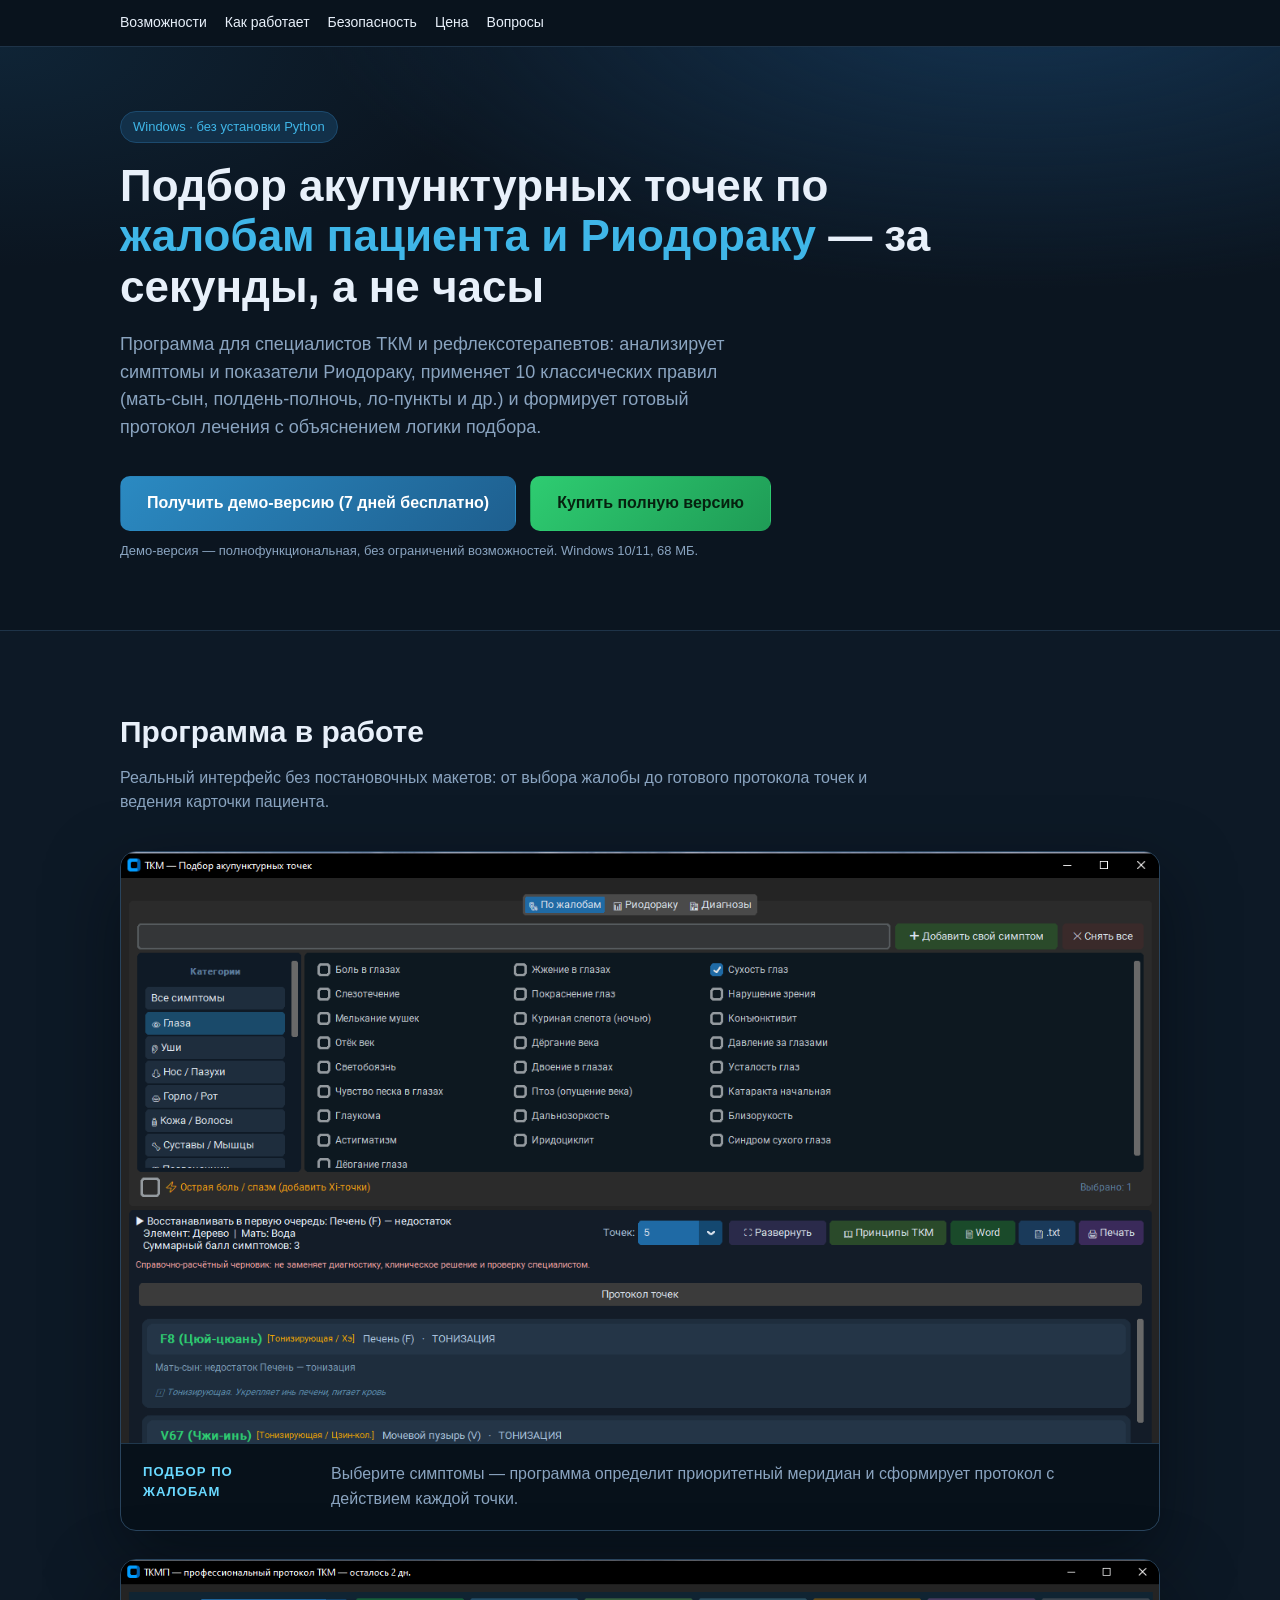
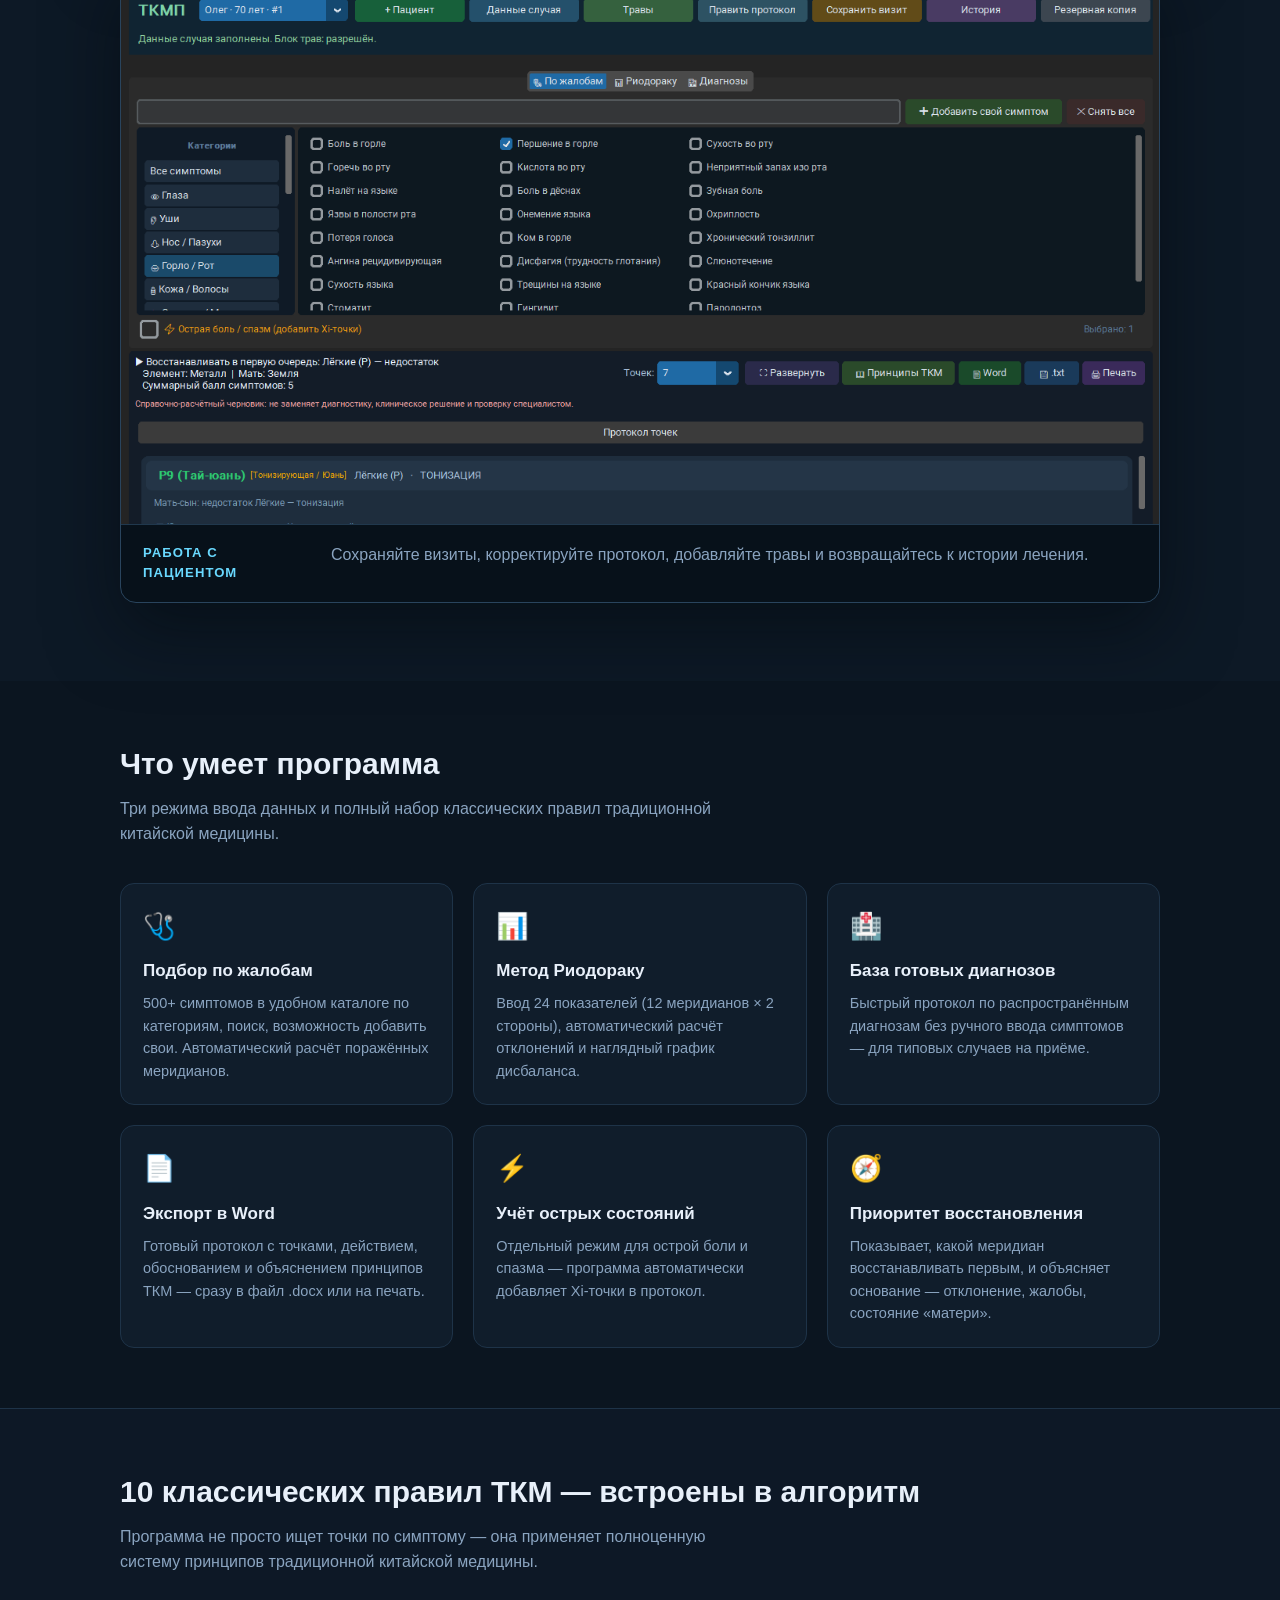
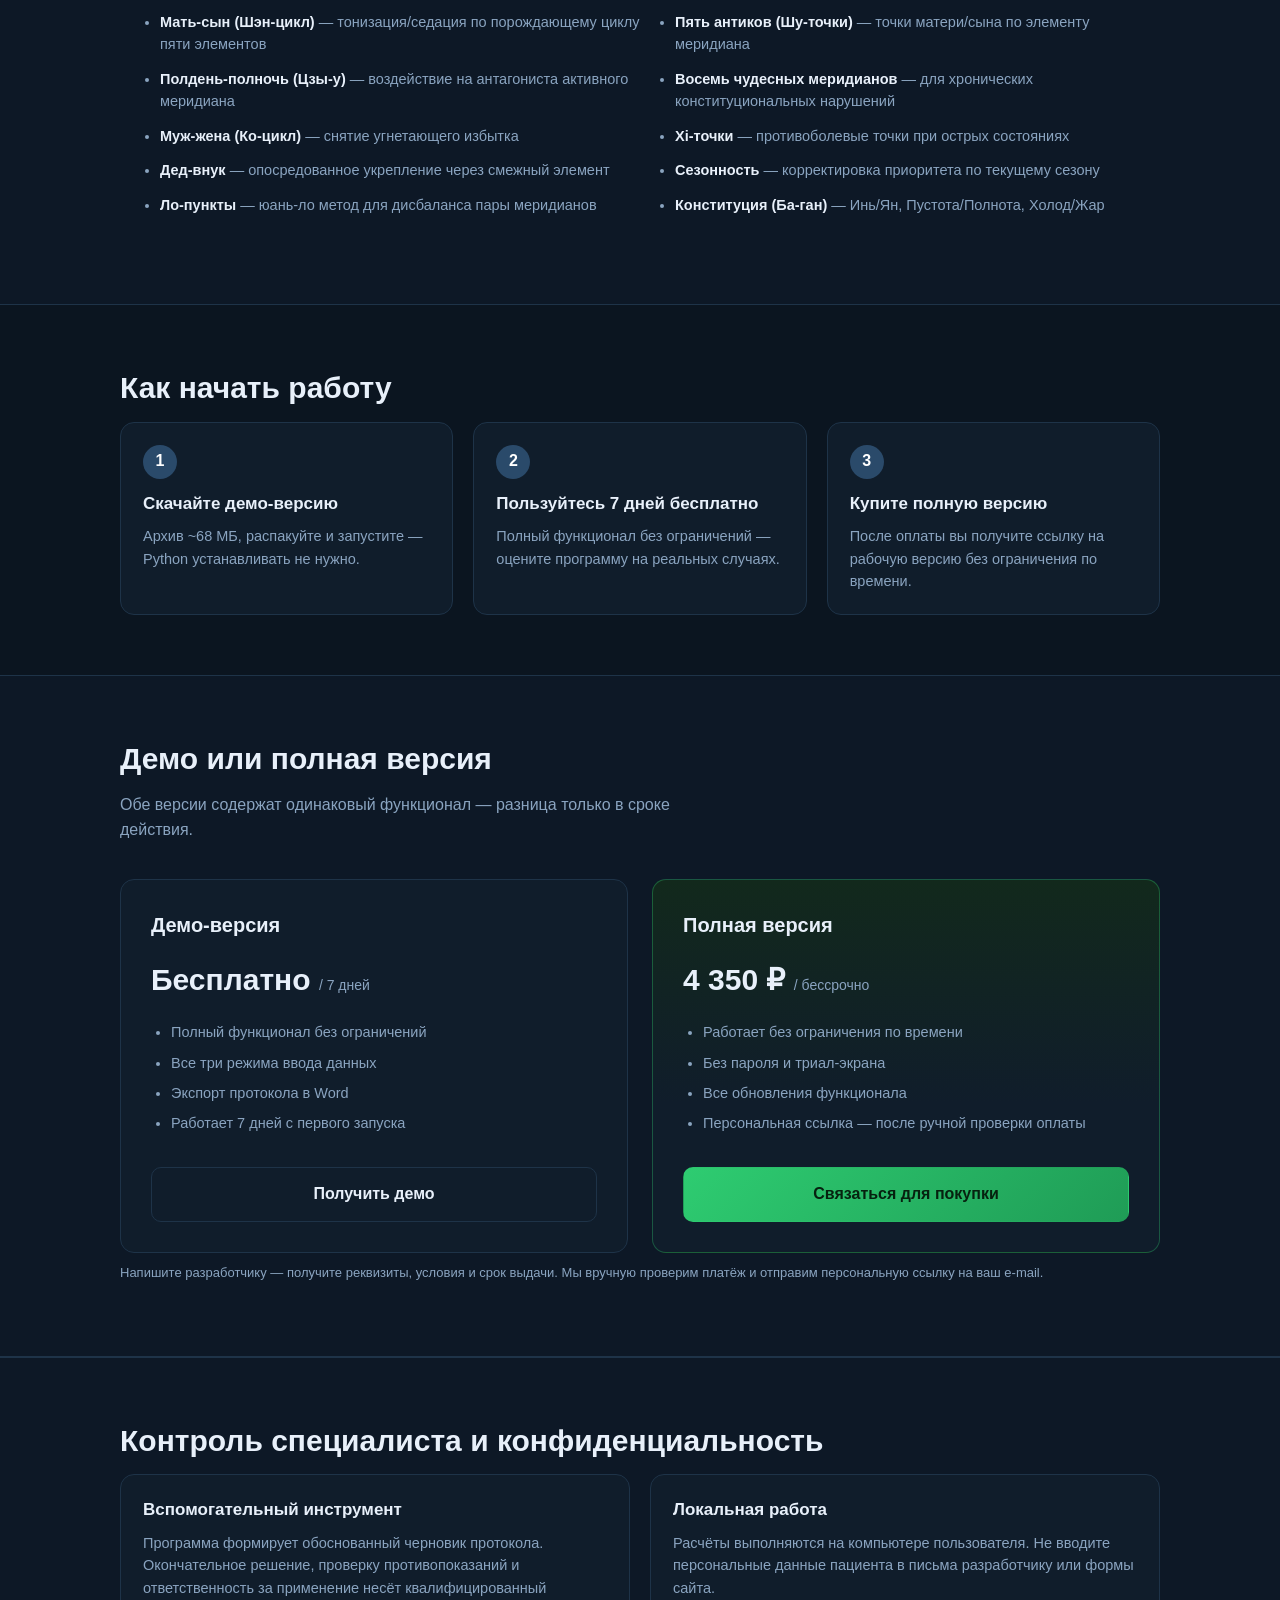
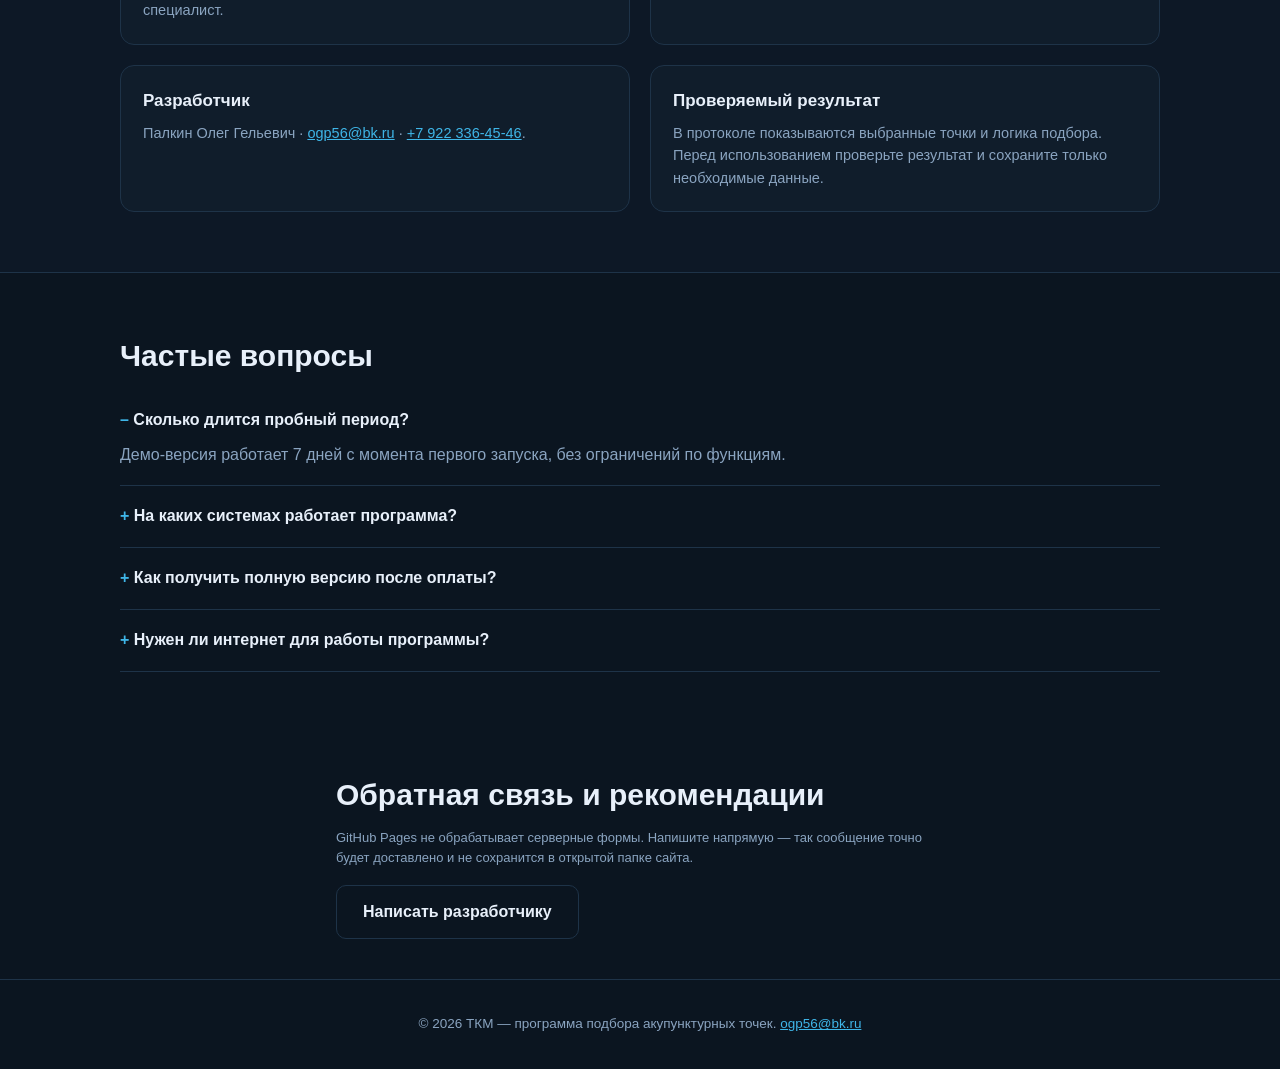
==== commit 630c95ae: "landing: showcase product screenshots" ====
--- a/landing/index.html
+++ b/landing/index.html
@@ -4,25 +4,25 @@
 <meta charset="UTF-8">
 <meta name="viewport" content="width=device-width, initial-scale=1.0">
 <title>ТКМ — программа подбора акупунктурных точек для специалистов | Windows</title>
-<meta name="description" content="Профессиональная программа для расчёта протоколов ТКМ по жалобам и показателям Риодораку. Бесплатный пробный доступ на 14 дней.">
+<meta name="description" content="Профессиональная программа для подбора акупунктурных точек по традиционной китайской медицине: анализ жалоб, метод Риодораку, 10 правил ТКМ, генерация протокола лечения в Word. Бесплатная демо-версия на 7 дней.">
 <meta name="keywords" content="акупунктура программа, ТКМ софт, подбор точек акупунктуры, риодораку программа, меридианы программа, протокол иглоукалывания, традиционная китайская медицина, акупунктурные точки подбор, программа для рефлексотерапевта">
 <meta name="author" content="ТКМ">
-<link rel="canonical" href="http://tkm.ru/">
+<link rel="canonical" href="https://oleg5603.github.io/tkm-acupuncture/">
 
 <!-- Open Graph -->
 <meta property="og:type" content="website">
 <meta property="og:title" content="ТКМ — программа подбора акупунктурных точек">
-<meta property="og:description" content="Анализ жалоб и Риодораку, 10 правил ТКМ и расчёт протокола. Пробный доступ — 14 дней бесплатно.">
-<meta property="og:image" content="http://tkm.ru/assets/og-image.png">
-<meta property="og:url" content="http://tkm.ru/">
+<meta property="og:description" content="Анализ жалоб и Риодораку, 10 правил ТКМ, автогенерация протокола лечения. Демо-версия — 7 дней бесплатно.">
+<meta property="og:image" content="https://oleg5603.github.io/tkm-acupuncture/assets/og-image.png">
+<meta property="og:url" content="https://oleg5603.github.io/tkm-acupuncture/">
 <meta property="og:locale" content="ru_RU">
 <meta property="og:site_name" content="ТКМ">
 
 <!-- Twitter Card -->
 <meta name="twitter:card" content="summary_large_image">
 <meta name="twitter:title" content="ТКМ — программа подбора акупунктурных точек">
-<meta name="twitter:description" content="Анализ жалоб и Риодораку, 10 правил ТКМ и расчёт протокола. Пробный доступ — 14 дней бесплатно.">
-<meta name="twitter:image" content="http://tkm.ru/assets/og-image.png">
+<meta name="twitter:description" content="Анализ жалоб и Риодораку, 10 правил ТКМ, автогенерация протокола лечения. Демо-версия — 7 дней бесплатно.">
+<meta name="twitter:image" content="https://oleg5603.github.io/tkm-acupuncture/assets/og-image.png">
 
 <link rel="icon" type="image/png" href="assets/favicon-32.png">
 <link rel="shortcut icon" href="assets/favicon.ico">
@@ -40,9 +40,9 @@
     "@type": "Offer",
     "price": "0",
     "priceCurrency": "RUB",
-  "description": "Бесплатный пробный доступ на 14 дней"
+    "description": "Бесплатная демо-версия, пробный период 7 дней"
   },
-  "url": "http://tkm.ru/",
+  "url": "https://oleg5603.github.io/tkm-acupuncture/",
   "inLanguage": "ru"
 }
 </script>
@@ -56,7 +56,7 @@
     {
       "@type": "Question",
       "name": "Сколько длится пробный период?",
-      "acceptedAnswer": { "@type": "Answer", "text": "Пробный доступ к расчётам действует 14 дней с момента первого запуска." }
+      "acceptedAnswer": { "@type": "Answer", "text": "Демо-версия работает 7 дней с момента первого запуска, без ограничений по функциям." }
     },
     {
       "@type": "Question",
@@ -65,8 +65,8 @@
     },
     {
       "@type": "Question",
-      "name": "Как подключить доступ после пробного периода?",
-      "acceptedAnswer": { "@type": "Answer", "text": "После публикации сайта и тестового запуска доступ к расчётам будет подключаться по подписке за 990 рублей в месяц." }
+      "name": "Как получить полную версию после оплаты?",
+      "acceptedAnswer": { "@type": "Answer", "text": "После оплаты ссылка на скачивание рабочей версии без ограничений присылается вручную по указанным контактным данным." }
     }
   ]
 }
@@ -95,7 +95,29 @@
     line-height: 1.55;
   }
   a { color: var(--accent); }
+  a:focus-visible, button:focus-visible, summary:focus-visible {
+    outline: 3px solid #fff;
+    outline-offset: 3px;
+  }
+  .skip-link { position: absolute; left: 12px; top: -60px; z-index: 2000; background: #fff; color: #07111b; padding: 10px 14px; border-radius: 8px; }
+  .skip-link:focus { top: 12px; }
+  .top-nav { border-bottom: 1px solid var(--border); background: #09131d; }
+  .top-nav .wrap { display: flex; flex-wrap: wrap; gap: 18px; padding-top: 12px; padding-bottom: 12px; }
+  .top-nav a { color: var(--text); text-decoration: none; font-size: 14px; }
   img { max-width: 100%; }
+  .product-view { padding: 78px 0; background: #0d1926; }
+  .product-view .sub { max-width: 760px; }
+  .screen-gallery { display: grid; gap: 28px; margin-top: 34px; }
+  .screen-shot { overflow: hidden; margin: 0; border: 1px solid #29445d; border-radius: 16px; background: #07111a; box-shadow: 0 28px 70px #02070c80; }
+  .screen-shot img { display: block; width: 100%; height: auto; object-fit: contain; }
+  .screen-shot figcaption { display: grid; grid-template-columns: 170px 1fr; gap: 18px; padding: 18px 22px; border-top: 1px solid #20384d; color: var(--text-dim); line-height: 1.55; }
+  .screen-shot figcaption strong { color: #69d9ff; font-size: .82rem; letter-spacing: .08em; text-transform: uppercase; }
+  @media (max-width: 640px) {
+    .product-view { padding: 56px 0; }
+    .screen-gallery { gap: 18px; }
+    .screen-shot { border-radius: 10px; }
+    .screen-shot figcaption { grid-template-columns: 1fr; gap: 5px; padding: 15px 17px; background: #0b1722; }
+  }
   .wrap { max-width: 1080px; margin: 0 auto; padding: 0 20px; }
 
   header.hero {
@@ -162,6 +184,23 @@
     color: var(--text-dim);
     margin-top: 10px;
   }
+  .dl-badge {
+    position: fixed;
+    bottom: 12px;
+    z-index: 40;
+    font-size: 13px;
+    font-weight: 600;
+    color: var(--text-dim);
+    background: var(--card, rgba(0,0,0,0.35));
+    border: 1px solid var(--border);
+    border-radius: 999px;
+    padding: 4px 10px;
+    min-width: 20px;
+    text-align: center;
+    pointer-events: none;
+  }
+  #dlCountDemo { left: 12px; }
+  #dlCountFull { right: 12px; }
 
   section { padding: 60px 0; }
   section.alt { background: #0d1826; border-top: 1px solid var(--border); border-bottom: 1px solid var(--border); }
@@ -307,9 +346,25 @@
     animation: spin 0.9s linear infinite;
   }
   @keyframes spin { to { transform: rotate(360deg); } }
+  @media (prefers-reduced-motion: reduce) {
+    html { scroll-behavior: auto; }
+    *, *::before, *::after { animation-duration: .01ms !important; transition-duration: .01ms !important; }
+  }
 </style>
 </head>
 <body>
+
+<a class="skip-link" href="#main">Перейти к содержанию</a>
+<nav class="top-nav" aria-label="Основная навигация">
+  <div class="wrap">
+    <a href="#features">Возможности</a>
+    <a href="#how">Как работает</a>
+    <a href="#trust">Безопасность</a>
+    <a href="#buy">Цена</a>
+    <a href="#faq">Вопросы</a>
+  </div>
+</nav>
+<main id="main">
 
 <header class="hero">
   <div class="wrap">
@@ -321,8 +376,8 @@
       и формирует готовый протокол лечения с объяснением логики подбора.
     </p>
     <div class="cta-row">
-      <a class="btn btn-demo" href="assets/downloads/TKM-demo.zip" download>
-        ⬇ Скачать демо-версию (14 дней бесплатно)
+      <a class="btn btn-demo" href="mailto:ogp56@bk.ru?subject=Получить%20демо%20ТКМ&body=Здравствуйте,%20пришлите,%20пожалуйста,%20демо-версию%20ТКМ.">
+        Получить демо-версию (7 дней бесплатно)
       </a>
       <a class="btn btn-buy" href="#buy">
         Купить полную версию
@@ -331,6 +386,23 @@
     <p class="fine">Демо-версия — полнофункциональная, без ограничений возможностей. Windows 10/11, 68 МБ.</p>
   </div>
 </header>
+
+<section class="product-view" id="interface">
+  <div class="wrap">
+    <h2>Программа в работе</h2>
+    <p class="sub">Реальный интерфейс без постановочных макетов: от выбора жалобы до готового протокола точек и ведения карточки пациента.</p>
+    <div class="screen-gallery">
+      <figure class="screen-shot">
+        <img src="assets/tkm-symptom-selection.png" alt="Выбор жалобы и автоматический подбор акупунктурных точек в программе ТКМ" width="1279" height="728" loading="lazy">
+        <figcaption><strong>Подбор по жалобам</strong><span>Выберите симптомы — программа определит приоритетный меридиан и сформирует протокол с действием каждой точки.</span></figcaption>
+      </figure>
+      <figure class="screen-shot">
+        <img src="assets/tkmp-patient-protocol.png" alt="Карточка пациента и протокол акупунктурных точек в программе ТКМП" width="1326" height="721" loading="lazy">
+        <figcaption><strong>Работа с пациентом</strong><span>Сохраняйте визиты, корректируйте протокол, добавляйте травы и возвращайтесь к истории лечения.</span></figcaption>
+      </figure>
+    </div>
+  </div>
+</section>
 
 <section id="features">
   <div class="wrap">
@@ -401,13 +473,13 @@
       </div>
       <div class="card">
         <div class="step-num">2</div>
-        <h3>Пользуйтесь 14 дней бесплатно</h3>
+        <h3>Пользуйтесь 7 дней бесплатно</h3>
         <p>Полный функционал без ограничений — оцените программу на реальных случаях.</p>
       </div>
       <div class="card">
         <div class="step-num">3</div>
-        <h3>Подключите доступ</h3>
-        <p>После публикации и проверки сайта оплату можно будет подключить безопасно.</p>
+        <h3>Купите полную версию</h3>
+        <p>После оплаты вы получите ссылку на рабочую версию без ограничения по времени.</p>
       </div>
     </div>
   </div>
@@ -415,56 +487,64 @@
 
 <section class="alt" id="buy">
   <div class="wrap">
-    <h2>Пробный доступ и подписка</h2>
-    <p class="sub">Две недели бесплатно, затем доступ к расчётам — 990 ₽ в месяц. Оплата будет подключена после публикации и обкатки сайта.</p>
+    <h2>Демо или полная версия</h2>
+    <p class="sub">Обе версии содержат одинаковый функционал — разница только в сроке действия.</p>
     <div class="pricing">
       <div class="plan">
         <h3>Демо-версия</h3>
-        <div class="price">Бесплатно <small>/ 14 дней</small></div>
+        <div class="price">Бесплатно <small>/ 7 дней</small></div>
         <ul>
           <li>Полный функционал без ограничений</li>
           <li>Все три режима ввода данных</li>
           <li>Экспорт протокола в Word</li>
-          <li>Работает 14 дней с первого запуска</li>
+          <li>Работает 7 дней с первого запуска</li>
         </ul>
-        <a class="btn btn-ghost" href="assets/downloads/TKM-demo.zip" download>⬇ Скачать демо</a>
+        <a class="btn btn-ghost" href="mailto:ogp56@bk.ru?subject=Получить%20демо%20ТКМ">Получить демо</a>
       </div>
       <div class="plan highlight">
-        <h3>Доступ к расчётам</h3>
-        <div class="price">990 ₽ <small>/ месяц</small></div>
+        <h3>Полная версия</h3>
+        <div class="price">4 350 ₽ <small>/ бессрочно</small></div>
         <ul>
-          <li>Доступ к расчётам на месяц</li>
-          <li>Пробный период 14 дней</li>
-          <li>Скидка по рекомендации: 50% обоим на месяц</li>
-          <li>Оплата появится после публикации и тестового запуска</li>
+          <li>Работает без ограничения по времени</li>
+          <li>Без пароля и триал-экрана</li>
+          <li>Все обновления функционала</li>
+          <li>Персональная ссылка — после ручной проверки оплаты</li>
         </ul>
-        <button class="btn btn-buy" type="button" disabled>Оплата скоро будет доступна</button>
+        <a class="btn btn-buy" href="mailto:ogp56@bk.ru?subject=Покупка%20ТКМ&body=Здравствуйте,%20хочу%20приобрести%20полную%20версию%20ТКМ.">Связаться для покупки</a>
       </div>
     </div>
     <p class="fine">
-      Сначала опубликуем сайт и проверим работу сервиса. Платёжный сценарий подключим после обкатки.
+      Напишите разработчику — получите реквизиты, условия и срок выдачи. Мы вручную проверим платёж и отправим персональную ссылку на ваш e-mail.
     </p>
   </div>
 </section>
 
-<div class="notice" style="max-width:760px;margin:24px auto;text-align:center">
-  Оплата временно отключена. Сначала мы опубликуем сайт, проверим расчёты и затем подключим безопасный платёжный провайдер.
-</div>
+<section class="alt" id="trust">
+  <div class="wrap">
+    <h2>Контроль специалиста и конфиденциальность</h2>
+    <div class="grid2">
+      <div class="card"><h3>Вспомогательный инструмент</h3><p>Программа формирует обоснованный черновик протокола. Окончательное решение, проверку противопоказаний и ответственность за применение несёт квалифицированный специалист.</p></div>
+      <div class="card"><h3>Локальная работа</h3><p>Расчёты выполняются на компьютере пользователя. Не вводите персональные данные пациента в письма разработчику или формы сайта.</p></div>
+      <div class="card"><h3>Разработчик</h3><p>Палкин Олег Гельевич · <a href="mailto:ogp56@bk.ru">ogp56@bk.ru</a> · <a href="tel:+79223364546">+7 922 336-45-46</a>.</p></div>
+      <div class="card"><h3>Проверяемый результат</h3><p>В протоколе показываются выбранные точки и логика подбора. Перед использованием проверьте результат и сохраните только необходимые данные.</p></div>
+    </div>
+  </div>
+</section>
 
 <section id="faq">
   <div class="wrap">
     <h2>Частые вопросы</h2>
     <details class="faq-item" open>
       <summary>Сколько длится пробный период?</summary>
-      <p>Пробный доступ к расчётам действует 14 дней с момента первого запуска.</p>
+      <p>Демо-версия работает 7 дней с момента первого запуска, без ограничений по функциям.</p>
     </details>
     <details class="faq-item">
       <summary>На каких системах работает программа?</summary>
       <p>Программа работает на Windows 10 и Windows 11, установка Python не требуется — всё уже собрано в один пакет.</p>
     </details>
     <details class="faq-item">
-      <summary>Как подключить доступ после пробного периода?</summary>
-      <p>После публикации сайта и тестового запуска доступ к расчётам будет подключаться по подписке за 990 ₽ в месяц.</p>
+      <summary>Как получить полную версию после оплаты?</summary>
+      <p>После оплаты ссылка на скачивание рабочей версии без ограничений присылается вручную по указанным вами контактным данным.</p>
     </details>
     <details class="faq-item">
       <summary>Нужен ли интернет для работы программы?</summary>
@@ -473,62 +553,23 @@
   </div>
 </section>
 
+<section class="wrap" id="feedback" style="max-width:640px; margin:0 auto; padding:40px 16px;">
+  <h2>Обратная связь и рекомендации</h2>
+  <p class="fine" style="margin-bottom:16px;">GitHub Pages не обрабатывает серверные формы. Напишите напрямую — так сообщение точно будет доставлено и не сохранится в открытой папке сайта.</p>
+  <a class="btn btn-ghost" href="mailto:ogp56@bk.ru?subject=Обратная%20связь%20по%20ТКМ">Написать разработчику</a>
+</section>
+
+</main>
+
 <footer>
   <div class="wrap">
-    © <span id="year"></span> ТКМ — программа подбора акупунктурных точек. <a href="mailto:info@tkm.ru">info@tkm.ru</a>
+    © <span id="year"></span> ТКМ — программа подбора акупунктурных точек. <a href="mailto:ogp56@bk.ru">ogp56@bk.ru</a>
   </div>
 </footer>
 
 <script>
 document.getElementById('year').textContent = new Date().getFullYear();
 
-function openEmailModal() {
-  document.getElementById('modalOverlay').classList.add('open');
-  document.getElementById('modalEmail').style.display = 'block';
-  document.getElementById('modalPay').style.display = 'none';
-  document.getElementById('modalProcessing').style.display = 'none';
-  document.getElementById('modalDone').style.display = 'none';
-  document.getElementById('buyEmailError').classList.remove('show');
-}
-
-function closeModal() {
-  document.getElementById('modalOverlay').classList.remove('open');
-}
-
-document.getElementById('modalOverlay').addEventListener('click', function (e) {
-  if (e.target === this) closeModal();
-});
-
-function submitEmail() {
-  const input = document.getElementById('buyEmail');
-  const email = input.value.trim();
-  const valid = /^[^\s@]+@[^\s@]+\.[^\s@]+$/.test(email);
-  if (!valid) {
-    document.getElementById('buyEmailError').classList.add('show');
-    return;
-  }
-  document.getElementById('buyEmailError').classList.remove('show');
-
-  // Сохраняем e-mail на сервере (папка ТКМ)
-  fetch('save-email.php', {
-    method: 'POST',
-    headers: { 'Content-Type': 'application/x-www-form-urlencoded' },
-    body: 'email=' + encodeURIComponent(email)
-  }).catch(function () { /* сеть недоступна — не блокируем демонстрацию оплаты */ });
-
-  document.getElementById('modalEmail').style.display = 'none';
-  document.getElementById('modalPay').style.display = 'block';
-}
-
-function confirmPayment() {
-  document.getElementById('modalPay').style.display = 'none';
-  document.getElementById('modalProcessing').style.display = 'block';
-
-  setTimeout(function () {
-    document.getElementById('modalProcessing').style.display = 'none';
-    document.getElementById('modalDone').style.display = 'block';
-  }, 10000);
-}
 </script>
 </body>
 </html>
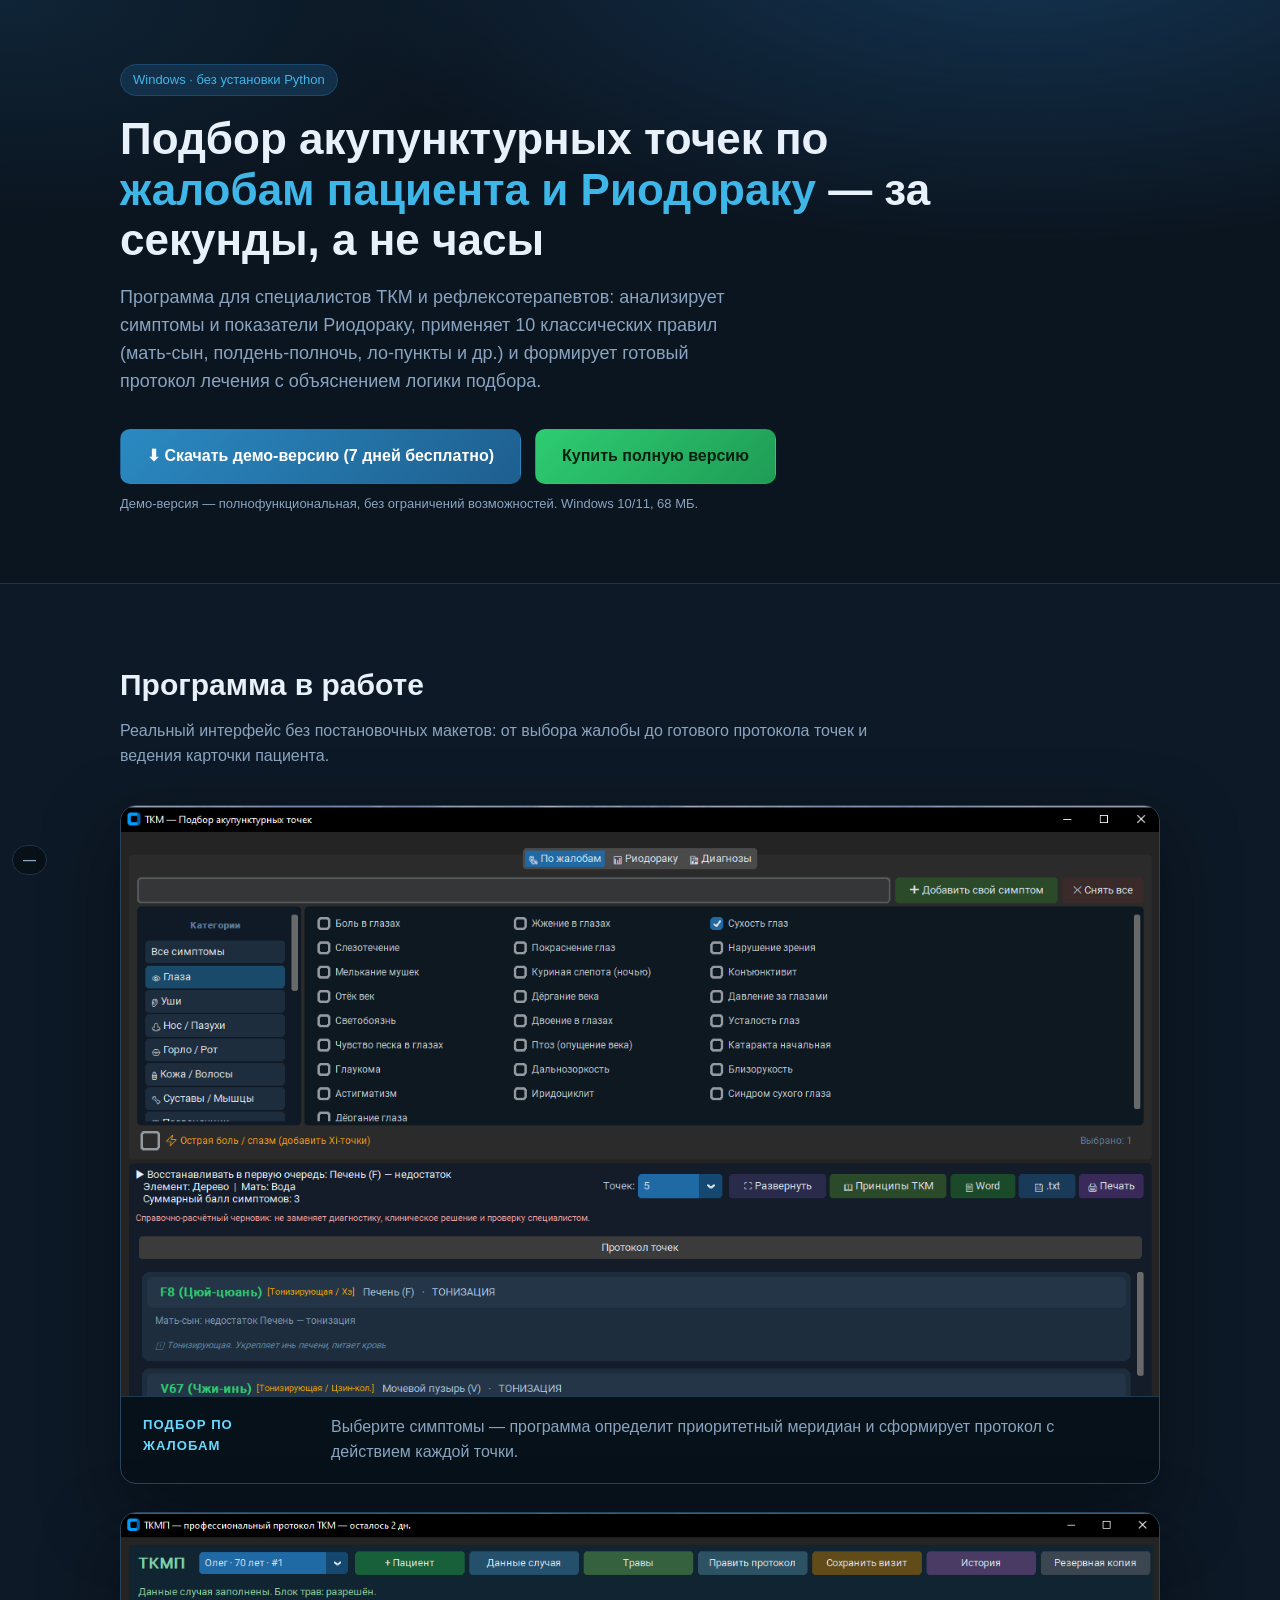
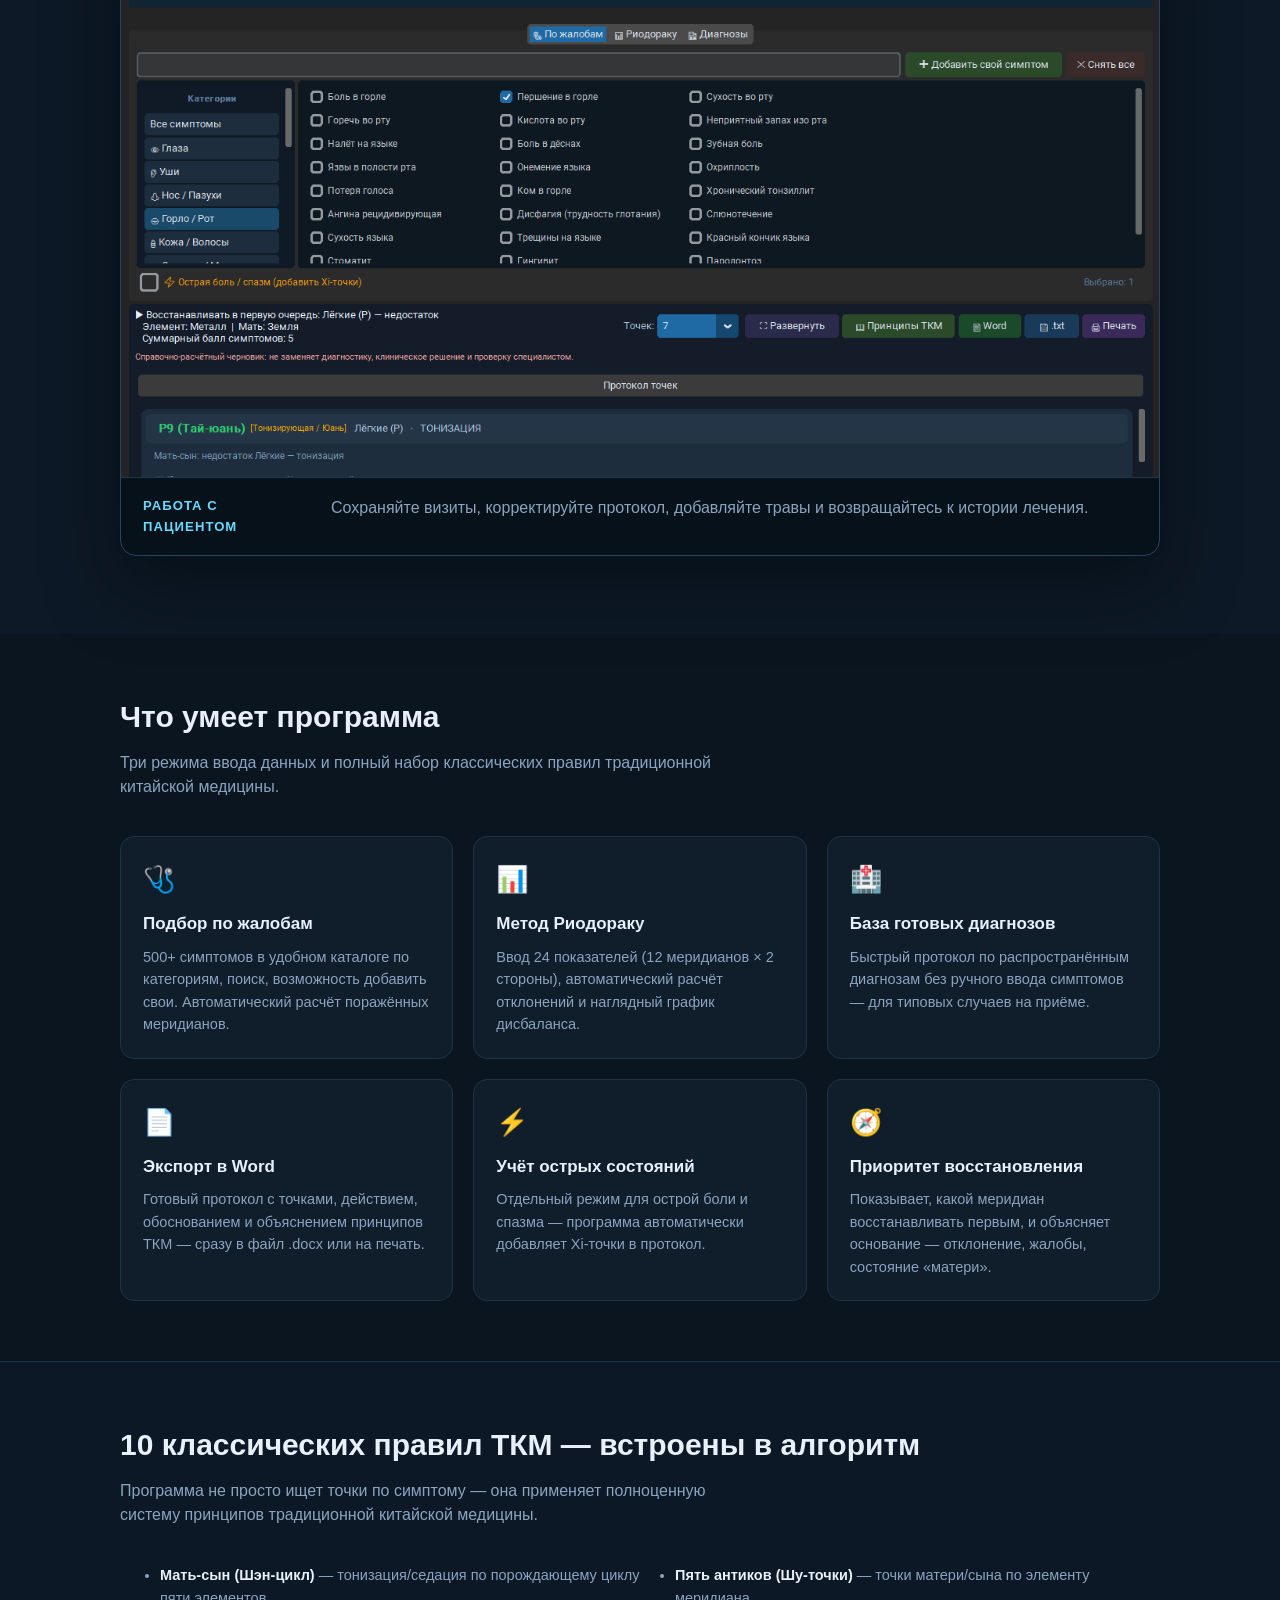
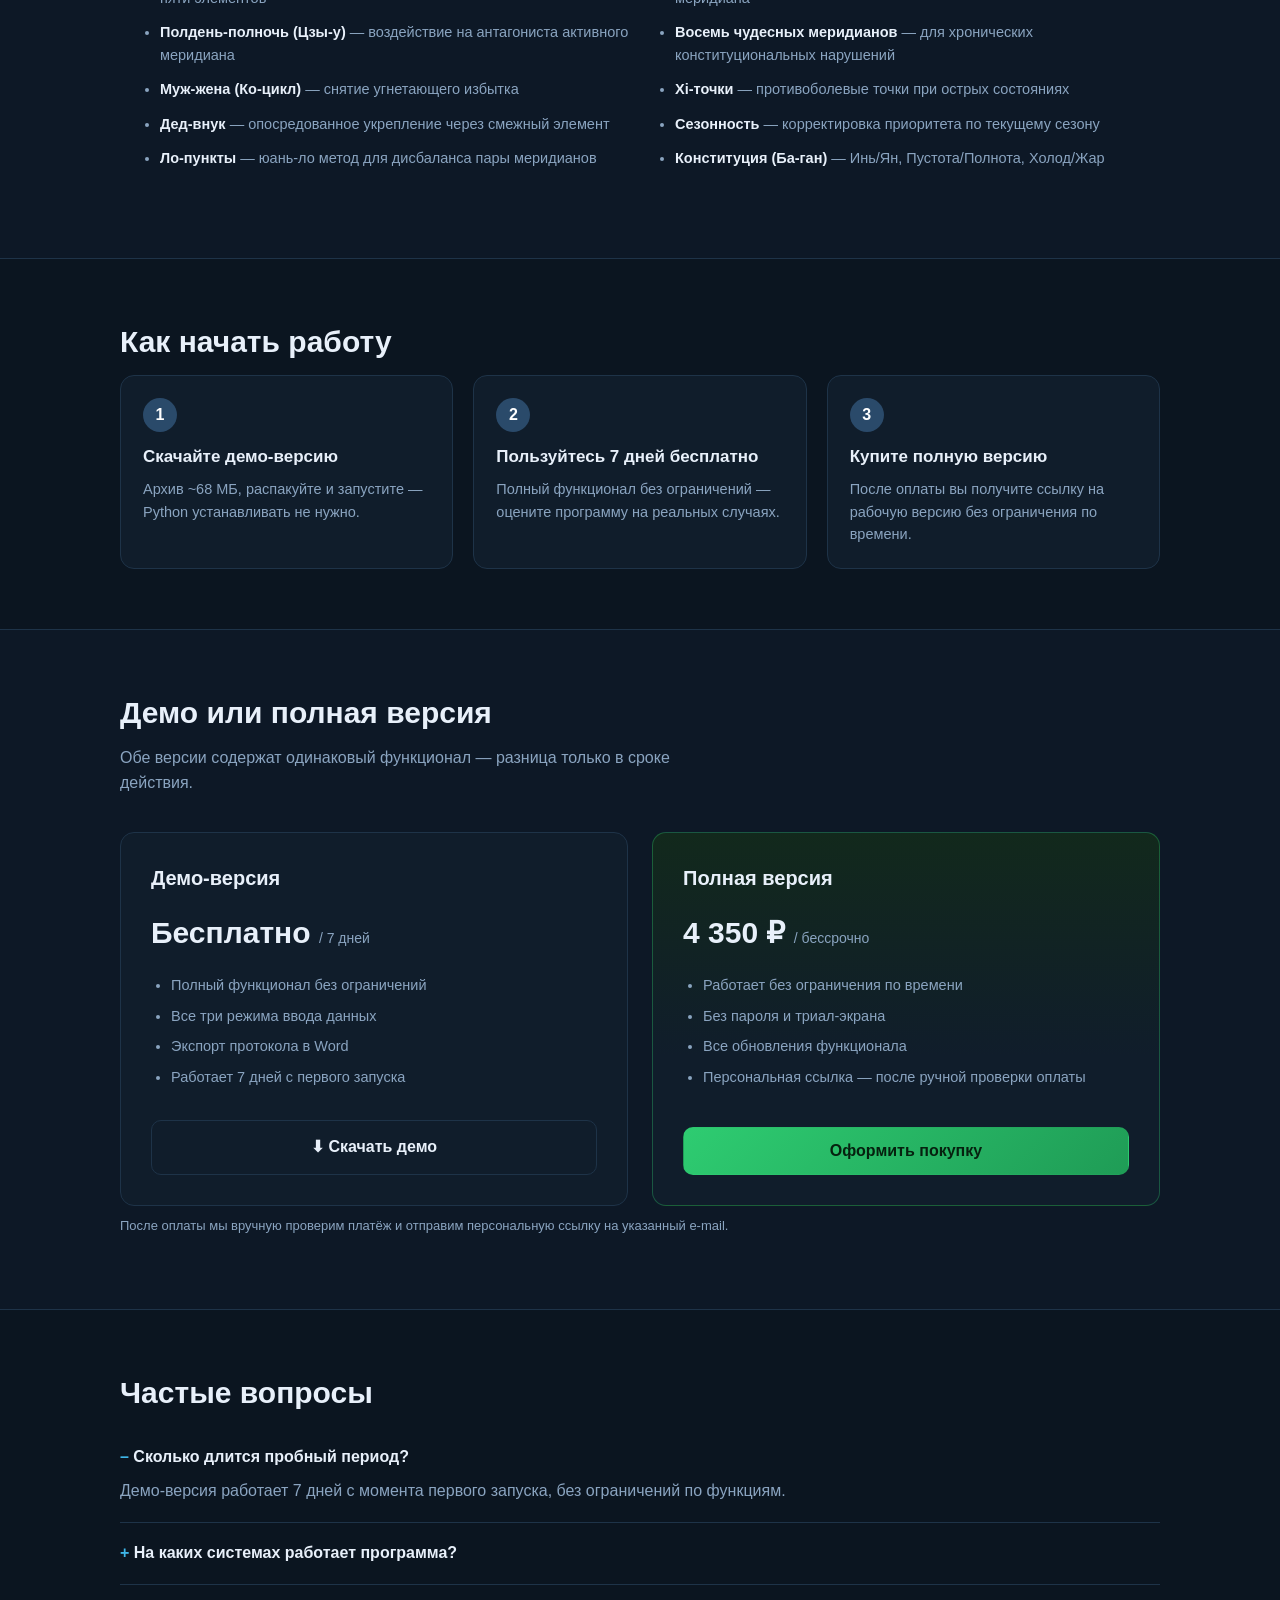
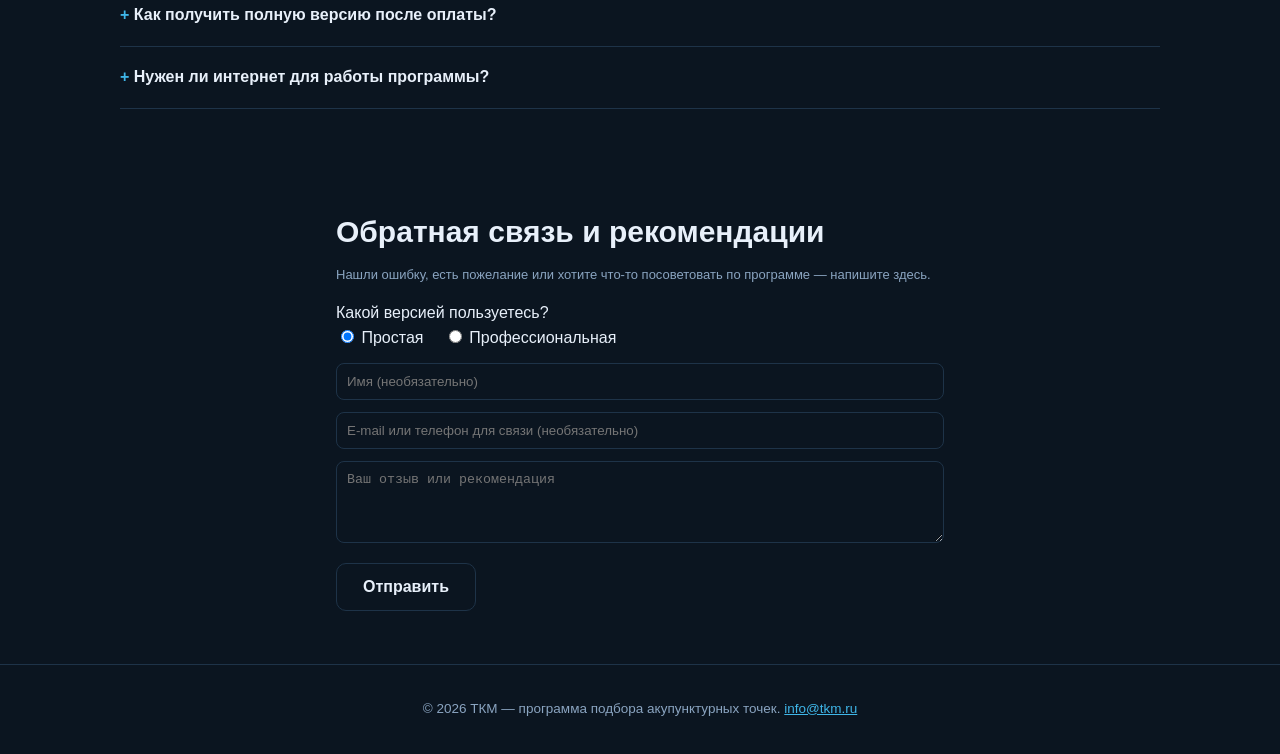
==== commit da61128f: "landing: showcase product screenshots" ====
--- a/landing/index.html
+++ b/landing/index.html
@@ -7,14 +7,14 @@
 <meta name="description" content="Профессиональная программа для подбора акупунктурных точек по традиционной китайской медицине: анализ жалоб, метод Риодораку, 10 правил ТКМ, генерация протокола лечения в Word. Бесплатная демо-версия на 7 дней.">
 <meta name="keywords" content="акупунктура программа, ТКМ софт, подбор точек акупунктуры, риодораку программа, меридианы программа, протокол иглоукалывания, традиционная китайская медицина, акупунктурные точки подбор, программа для рефлексотерапевта">
 <meta name="author" content="ТКМ">
-<link rel="canonical" href="https://oleg5603.github.io/tkm-acupuncture/">
+<link rel="canonical" href="http://tkm.ru/">
 
 <!-- Open Graph -->
 <meta property="og:type" content="website">
 <meta property="og:title" content="ТКМ — программа подбора акупунктурных точек">
 <meta property="og:description" content="Анализ жалоб и Риодораку, 10 правил ТКМ, автогенерация протокола лечения. Демо-версия — 7 дней бесплатно.">
-<meta property="og:image" content="https://oleg5603.github.io/tkm-acupuncture/assets/og-image.png">
-<meta property="og:url" content="https://oleg5603.github.io/tkm-acupuncture/">
+<meta property="og:image" content="http://tkm.ru/assets/og-image.png">
+<meta property="og:url" content="http://tkm.ru/">
 <meta property="og:locale" content="ru_RU">
 <meta property="og:site_name" content="ТКМ">
 
@@ -22,7 +22,7 @@
 <meta name="twitter:card" content="summary_large_image">
 <meta name="twitter:title" content="ТКМ — программа подбора акупунктурных точек">
 <meta name="twitter:description" content="Анализ жалоб и Риодораку, 10 правил ТКМ, автогенерация протокола лечения. Демо-версия — 7 дней бесплатно.">
-<meta name="twitter:image" content="https://oleg5603.github.io/tkm-acupuncture/assets/og-image.png">
+<meta name="twitter:image" content="http://tkm.ru/assets/og-image.png">
 
 <link rel="icon" type="image/png" href="assets/favicon-32.png">
 <link rel="shortcut icon" href="assets/favicon.ico">
@@ -42,7 +42,7 @@
     "priceCurrency": "RUB",
     "description": "Бесплатная демо-версия, пробный период 7 дней"
   },
-  "url": "https://oleg5603.github.io/tkm-acupuncture/",
+  "url": "http://tkm.ru/",
   "inLanguage": "ru"
 }
 </script>
@@ -95,15 +95,6 @@
     line-height: 1.55;
   }
   a { color: var(--accent); }
-  a:focus-visible, button:focus-visible, summary:focus-visible {
-    outline: 3px solid #fff;
-    outline-offset: 3px;
-  }
-  .skip-link { position: absolute; left: 12px; top: -60px; z-index: 2000; background: #fff; color: #07111b; padding: 10px 14px; border-radius: 8px; }
-  .skip-link:focus { top: 12px; }
-  .top-nav { border-bottom: 1px solid var(--border); background: #09131d; }
-  .top-nav .wrap { display: flex; flex-wrap: wrap; gap: 18px; padding-top: 12px; padding-bottom: 12px; }
-  .top-nav a { color: var(--text); text-decoration: none; font-size: 14px; }
   img { max-width: 100%; }
   .product-view { padding: 78px 0; background: #0d1926; }
   .product-view .sub { max-width: 760px; }
@@ -115,8 +106,9 @@
   @media (max-width: 640px) {
     .product-view { padding: 56px 0; }
     .screen-gallery { gap: 18px; }
-    .screen-shot { border-radius: 10px; }
-    .screen-shot figcaption { grid-template-columns: 1fr; gap: 5px; padding: 15px 17px; background: #0b1722; }
+    .screen-shot { overflow-x: auto; border-radius: 10px; }
+    .screen-shot img { width: auto; max-width: none; min-width: 880px; }
+    .screen-shot figcaption { position: sticky; left: 0; grid-template-columns: 1fr; gap: 5px; width: min(100vw - 40px, 100%); padding: 15px 17px; background: #0b1722; }
   }
   .wrap { max-width: 1080px; margin: 0 auto; padding: 0 20px; }
 
@@ -346,25 +338,9 @@
     animation: spin 0.9s linear infinite;
   }
   @keyframes spin { to { transform: rotate(360deg); } }
-  @media (prefers-reduced-motion: reduce) {
-    html { scroll-behavior: auto; }
-    *, *::before, *::after { animation-duration: .01ms !important; transition-duration: .01ms !important; }
-  }
 </style>
 </head>
 <body>
-
-<a class="skip-link" href="#main">Перейти к содержанию</a>
-<nav class="top-nav" aria-label="Основная навигация">
-  <div class="wrap">
-    <a href="#features">Возможности</a>
-    <a href="#how">Как работает</a>
-    <a href="#trust">Безопасность</a>
-    <a href="#buy">Цена</a>
-    <a href="#faq">Вопросы</a>
-  </div>
-</nav>
-<main id="main">
 
 <header class="hero">
   <div class="wrap">
@@ -376,14 +352,15 @@
       и формирует готовый протокол лечения с объяснением логики подбора.
     </p>
     <div class="cta-row">
-      <a class="btn btn-demo" href="mailto:ogp56@bk.ru?subject=Получить%20демо%20ТКМ&body=Здравствуйте,%20пришлите,%20пожалуйста,%20демо-версию%20ТКМ.">
-        Получить демо-версию (7 дней бесплатно)
+      <a class="btn btn-demo dl-link" data-dl="demo" href="assets/downloads/TKM-demo.zip" download>
+        ⬇ Скачать демо-версию (7 дней бесплатно)
       </a>
       <a class="btn btn-buy" href="#buy">
         Купить полную версию
       </a>
     </div>
     <p class="fine">Демо-версия — полнофункциональная, без ограничений возможностей. Windows 10/11, 68 МБ.</p>
+    <p class="dl-badge" id="dlCountDemo" title="Скачиваний демо">—</p>
   </div>
 </header>
 
@@ -499,7 +476,7 @@
           <li>Экспорт протокола в Word</li>
           <li>Работает 7 дней с первого запуска</li>
         </ul>
-        <a class="btn btn-ghost" href="mailto:ogp56@bk.ru?subject=Получить%20демо%20ТКМ">Получить демо</a>
+        <a class="btn btn-ghost dl-link" data-dl="demo" href="assets/downloads/TKM-demo.zip" download>⬇ Скачать демо</a>
       </div>
       <div class="plan highlight">
         <h3>Полная версия</h3>
@@ -510,26 +487,51 @@
           <li>Все обновления функционала</li>
           <li>Персональная ссылка — после ручной проверки оплаты</li>
         </ul>
-        <a class="btn btn-buy" href="mailto:ogp56@bk.ru?subject=Покупка%20ТКМ&body=Здравствуйте,%20хочу%20приобрести%20полную%20версию%20ТКМ.">Связаться для покупки</a>
+        <button class="btn btn-buy" type="button" onclick="openEmailModal()">Оформить покупку</button>
       </div>
     </div>
     <p class="fine">
-      Напишите разработчику — получите реквизиты, условия и срок выдачи. Мы вручную проверим платёж и отправим персональную ссылку на ваш e-mail.
+      После оплаты мы вручную проверим платёж и отправим персональную ссылку на указанный e-mail.
     </p>
   </div>
 </section>
 
-<section class="alt" id="trust">
-  <div class="wrap">
-    <h2>Контроль специалиста и конфиденциальность</h2>
-    <div class="grid2">
-      <div class="card"><h3>Вспомогательный инструмент</h3><p>Программа формирует обоснованный черновик протокола. Окончательное решение, проверку противопоказаний и ответственность за применение несёт квалифицированный специалист.</p></div>
-      <div class="card"><h3>Локальная работа</h3><p>Расчёты выполняются на компьютере пользователя. Не вводите персональные данные пациента в письма разработчику или формы сайта.</p></div>
-      <div class="card"><h3>Разработчик</h3><p>Палкин Олег Гельевич · <a href="mailto:ogp56@bk.ru">ogp56@bk.ru</a> · <a href="tel:+79223364546">+7 922 336-45-46</a>.</p></div>
-      <div class="card"><h3>Проверяемый результат</h3><p>В протоколе показываются выбранные точки и логика подбора. Перед использованием проверьте результат и сохраните только необходимые данные.</p></div>
-    </div>
-  </div>
-</section>
+<!-- ═══════════ Модальные окна покупки ═══════════ -->
+
+<div class="modal-overlay" id="modalOverlay">
+
+  <!-- Шаг 1: e-mail -->
+  <div class="modal" id="modalEmail">
+    <h3>Покупка полной версии</h3>
+    <p class="modal-text">Стоимость: <b>4 350 ₽</b>. Укажите e-mail — мы сохраним заявку, вручную проверим платёж и отправим на этот адрес персональную ссылку.</p>
+    <input class="modal-input" id="buyEmail" type="email" placeholder="you@example.com" autocomplete="email">
+    <p class="modal-error" id="buyEmailError">Введите корректный e-mail</p>
+    <div class="modal-actions">
+      <button class="btn btn-ghost" type="button" onclick="closeModal()">Отмена</button>
+      <button class="btn btn-buy" id="submitEmailButton" type="button" onclick="submitEmail()">Продолжить</button>
+    </div>
+  </div>
+
+  <!-- Шаг 2: реквизиты оплаты -->
+  <div class="modal" id="modalPay" style="display:none">
+    <h3>Оплата — 4 350 ₽</h3>
+    <p class="modal-text">Отсканируйте QR-код или переведите на карту вручную, затем нажмите «Я оплатил(а)». Платёж будет проверен вручную.</p>
+    <img src="assets/payment-qr.png" alt="QR-код для оплаты" style="width:180px; height:180px; margin:0 auto 14px; display:block; border-radius:8px;">
+    <div class="card-number" id="cardNumber">5536 9141 5967 4112</div>
+    <div class="modal-actions">
+      <button class="btn btn-ghost" type="button" onclick="closeModal()">Отмена</button>
+      <button class="btn btn-buy" type="button" onclick="confirmPayment()">Я оплатил(а)</button>
+    </div>
+  </div>
+
+  <!-- Шаг 3: заявка передана на ручную проверку -->
+  <div class="modal" id="modalDone" style="display:none">
+    <h3>Заявка принята ✅</h3>
+    <p class="modal-text">Мы вручную проверим платёж и отправим персональную ссылку на полную версию ТКМ на указанный e-mail. Автоматическая выдача не выполняется.</p>
+    <button class="btn btn-ghost" type="button" onclick="closeModal()" style="width:100%; justify-content:center; margin-top:10px;">Закрыть</button>
+  </div>
+
+</div>
 
 <section id="faq">
   <div class="wrap">
@@ -555,21 +557,132 @@
 
 <section class="wrap" id="feedback" style="max-width:640px; margin:0 auto; padding:40px 16px;">
   <h2>Обратная связь и рекомендации</h2>
-  <p class="fine" style="margin-bottom:16px;">GitHub Pages не обрабатывает серверные формы. Напишите напрямую — так сообщение точно будет доставлено и не сохранится в открытой папке сайта.</p>
-  <a class="btn btn-ghost" href="mailto:ogp56@bk.ru?subject=Обратная%20связь%20по%20ТКМ">Написать разработчику</a>
+  <p class="fine" style="margin-bottom:16px;">Нашли ошибку, есть пожелание или хотите что-то посоветовать по программе — напишите здесь.</p>
+  <form id="feedbackForm">
+    <div style="margin-bottom:12px;">
+      <label>Какой версией пользуетесь?</label><br>
+      <label style="margin-right:16px; font-weight:normal;"><input type="radio" name="version" value="simple" checked> Простая</label>
+      <label style="font-weight:normal;"><input type="radio" name="version" value="pro"> Профессиональная</label>
+    </div>
+    <div style="margin-bottom:12px;">
+      <input type="text" name="name" placeholder="Имя (необязательно)" style="width:100%; padding:10px; border-radius:8px; border:1px solid var(--border); background:transparent; color:inherit;">
+    </div>
+    <div style="margin-bottom:12px;">
+      <input type="text" name="contact" placeholder="E-mail или телефон для связи (необязательно)" style="width:100%; padding:10px; border-radius:8px; border:1px solid var(--border); background:transparent; color:inherit;">
+    </div>
+    <div style="margin-bottom:12px;">
+      <textarea name="message" placeholder="Ваш отзыв или рекомендация" required rows="4" style="width:100%; padding:10px; border-radius:8px; border:1px solid var(--border); background:transparent; color:inherit; resize:vertical;"></textarea>
+    </div>
+    <button type="submit" class="btn btn-ghost">Отправить</button>
+    <p class="fine" id="feedbackStatus" style="margin-top:10px;"></p>
+  </form>
 </section>
 
-</main>
-
 <footer>
   <div class="wrap">
-    © <span id="year"></span> ТКМ — программа подбора акупунктурных точек. <a href="mailto:ogp56@bk.ru">ogp56@bk.ru</a>
+    © <span id="year"></span> ТКМ — программа подбора акупунктурных точек. <a href="mailto:info@tkm.ru">info@tkm.ru</a>
   </div>
 </footer>
 
 <script>
 document.getElementById('year').textContent = new Date().getFullYear();
 
+function refreshDlCount(type) {
+  fetch('count.php?type=' + type).then(function (r) { return r.json(); }).then(function (d) {
+    var el = document.getElementById(type === 'demo' ? 'dlCountDemo' : 'dlCountFull');
+    if (el) el.textContent = d.count;
+  }).catch(function () {});
+}
+
+document.querySelectorAll('.dl-link').forEach(function (link) {
+  link.addEventListener('click', function () {
+    var type = link.getAttribute('data-dl');
+    fetch('count.php?type=' + type, { method: 'POST' }).then(function (r) { return r.json(); }).then(function (d) {
+      var el = document.getElementById(type === 'demo' ? 'dlCountDemo' : 'dlCountFull');
+      if (el) el.textContent = d.count;
+    }).catch(function () {});
+  });
+});
+
+refreshDlCount('demo');
+
+document.getElementById('feedbackForm').addEventListener('submit', function (e) {
+  e.preventDefault();
+  var form = e.target;
+  var statusEl = document.getElementById('feedbackStatus');
+  var data = new FormData(form);
+  statusEl.textContent = 'Отправка...';
+  fetch('feedback.php', { method: 'POST', body: data })
+    .then(function (r) { return r.json(); })
+    .then(function (d) {
+      if (d.ok) {
+        statusEl.textContent = 'Спасибо! Сообщение отправлено.';
+        form.reset();
+      } else {
+        statusEl.textContent = 'Заполните сообщение и попробуйте снова.';
+      }
+    })
+    .catch(function () {
+      statusEl.textContent = 'Не удалось отправить. Попробуйте позже.';
+    });
+});
+
+function openEmailModal() {
+  document.getElementById('modalOverlay').classList.add('open');
+  document.getElementById('modalEmail').style.display = 'block';
+  document.getElementById('modalPay').style.display = 'none';
+  document.getElementById('modalDone').style.display = 'none';
+  document.getElementById('buyEmailError').classList.remove('show');
+}
+
+function closeModal() {
+  document.getElementById('modalOverlay').classList.remove('open');
+}
+
+document.getElementById('modalOverlay').addEventListener('click', function (e) {
+  if (e.target === this) closeModal();
+});
+
+async function submitEmail() {
+  const input = document.getElementById('buyEmail');
+  const error = document.getElementById('buyEmailError');
+  const button = document.getElementById('submitEmailButton');
+  const email = input.value.trim();
+  const valid = /^[^\s@]+@[^\s@]+\.[^\s@]+$/.test(email);
+  if (!valid) {
+    error.textContent = 'Введите корректный e-mail';
+    error.classList.add('show');
+    return;
+  }
+  error.classList.remove('show');
+  button.disabled = true;
+  button.textContent = 'Сохраняем заявку…';
+
+  try {
+    const response = await fetch('save-email.php', {
+      method: 'POST',
+      headers: { 'Content-Type': 'application/x-www-form-urlencoded' },
+      body: 'email=' + encodeURIComponent(email)
+    });
+    const data = await response.json();
+    if (!response.ok || data.ok !== true || !data.order_id) {
+      throw new Error('order_not_saved');
+    }
+    document.getElementById('modalEmail').style.display = 'none';
+    document.getElementById('modalPay').style.display = 'block';
+  } catch (err) {
+    error.textContent = 'Не удалось сохранить заявку. Проверьте соединение и повторите.';
+    error.classList.add('show');
+  } finally {
+    button.disabled = false;
+    button.textContent = 'Продолжить';
+  }
+}
+
+function confirmPayment() {
+  document.getElementById('modalPay').style.display = 'none';
+  document.getElementById('modalDone').style.display = 'block';
+}
 </script>
 </body>
 </html>
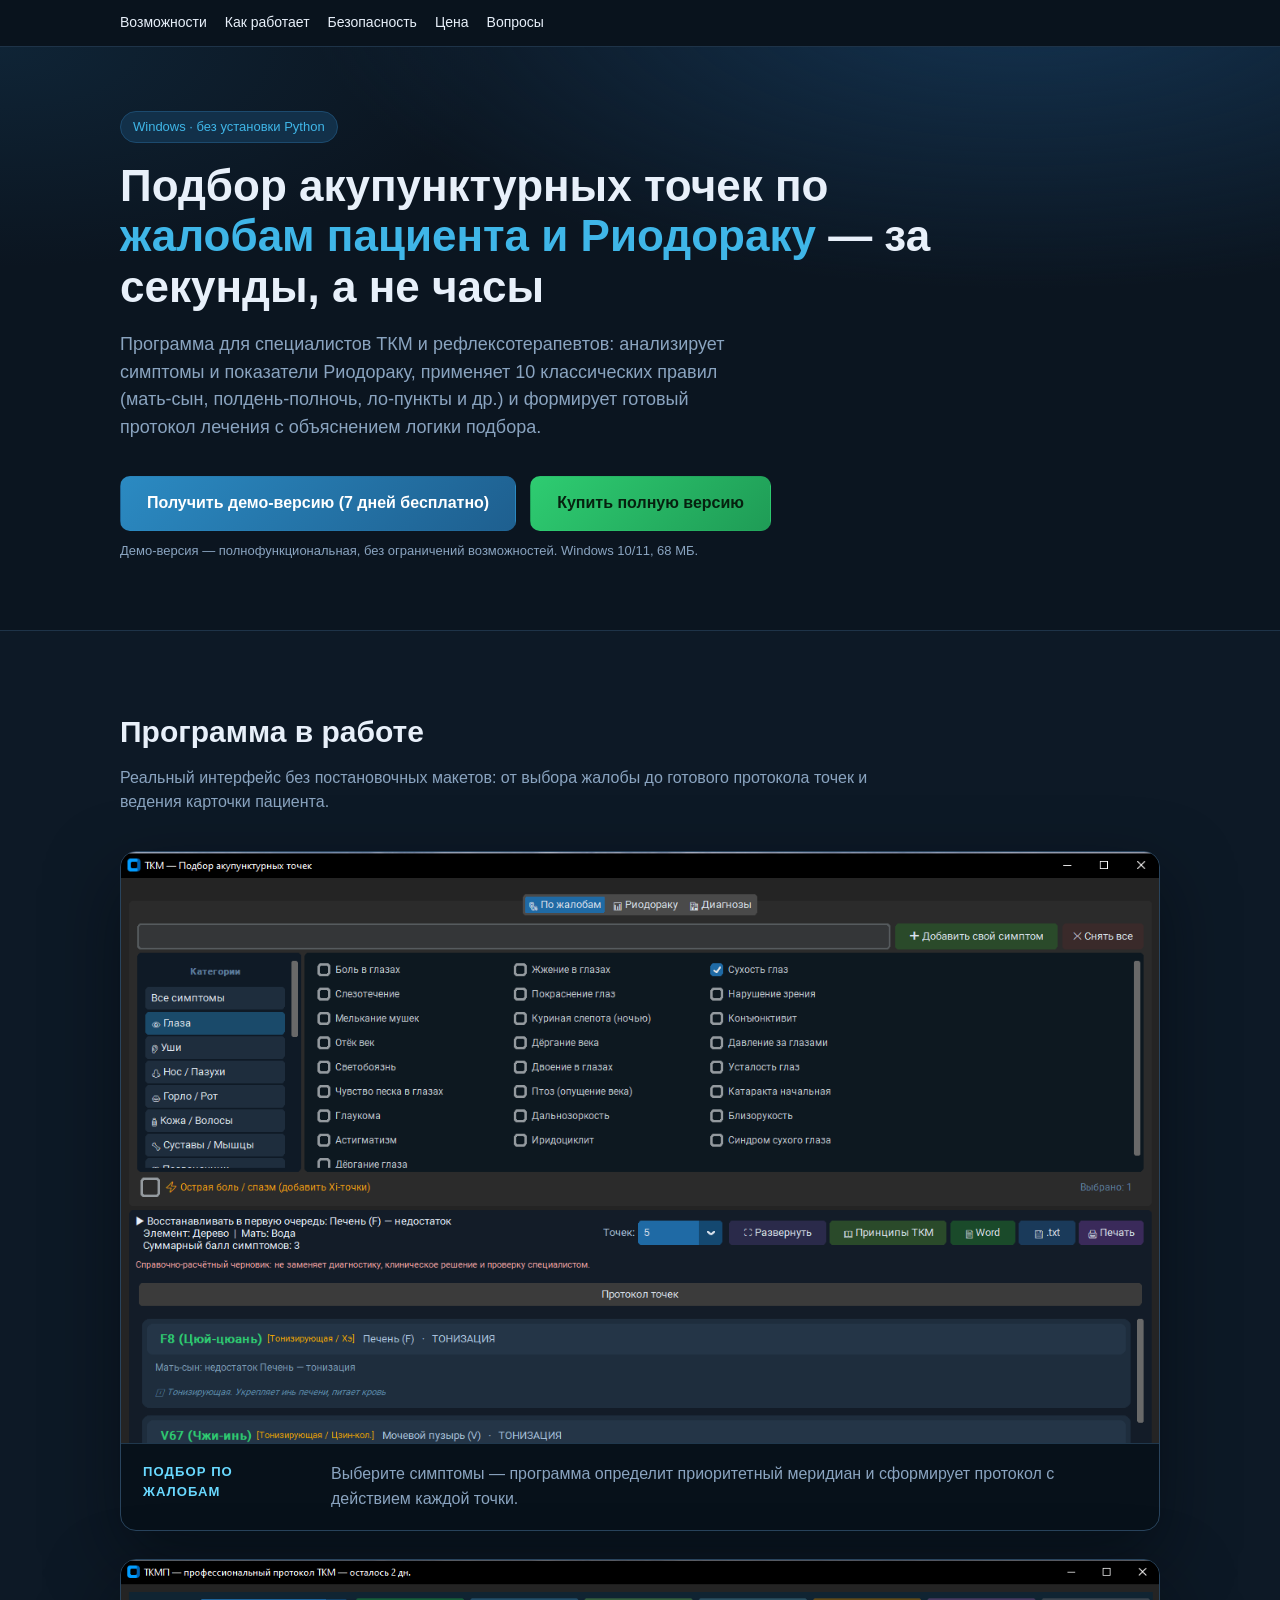
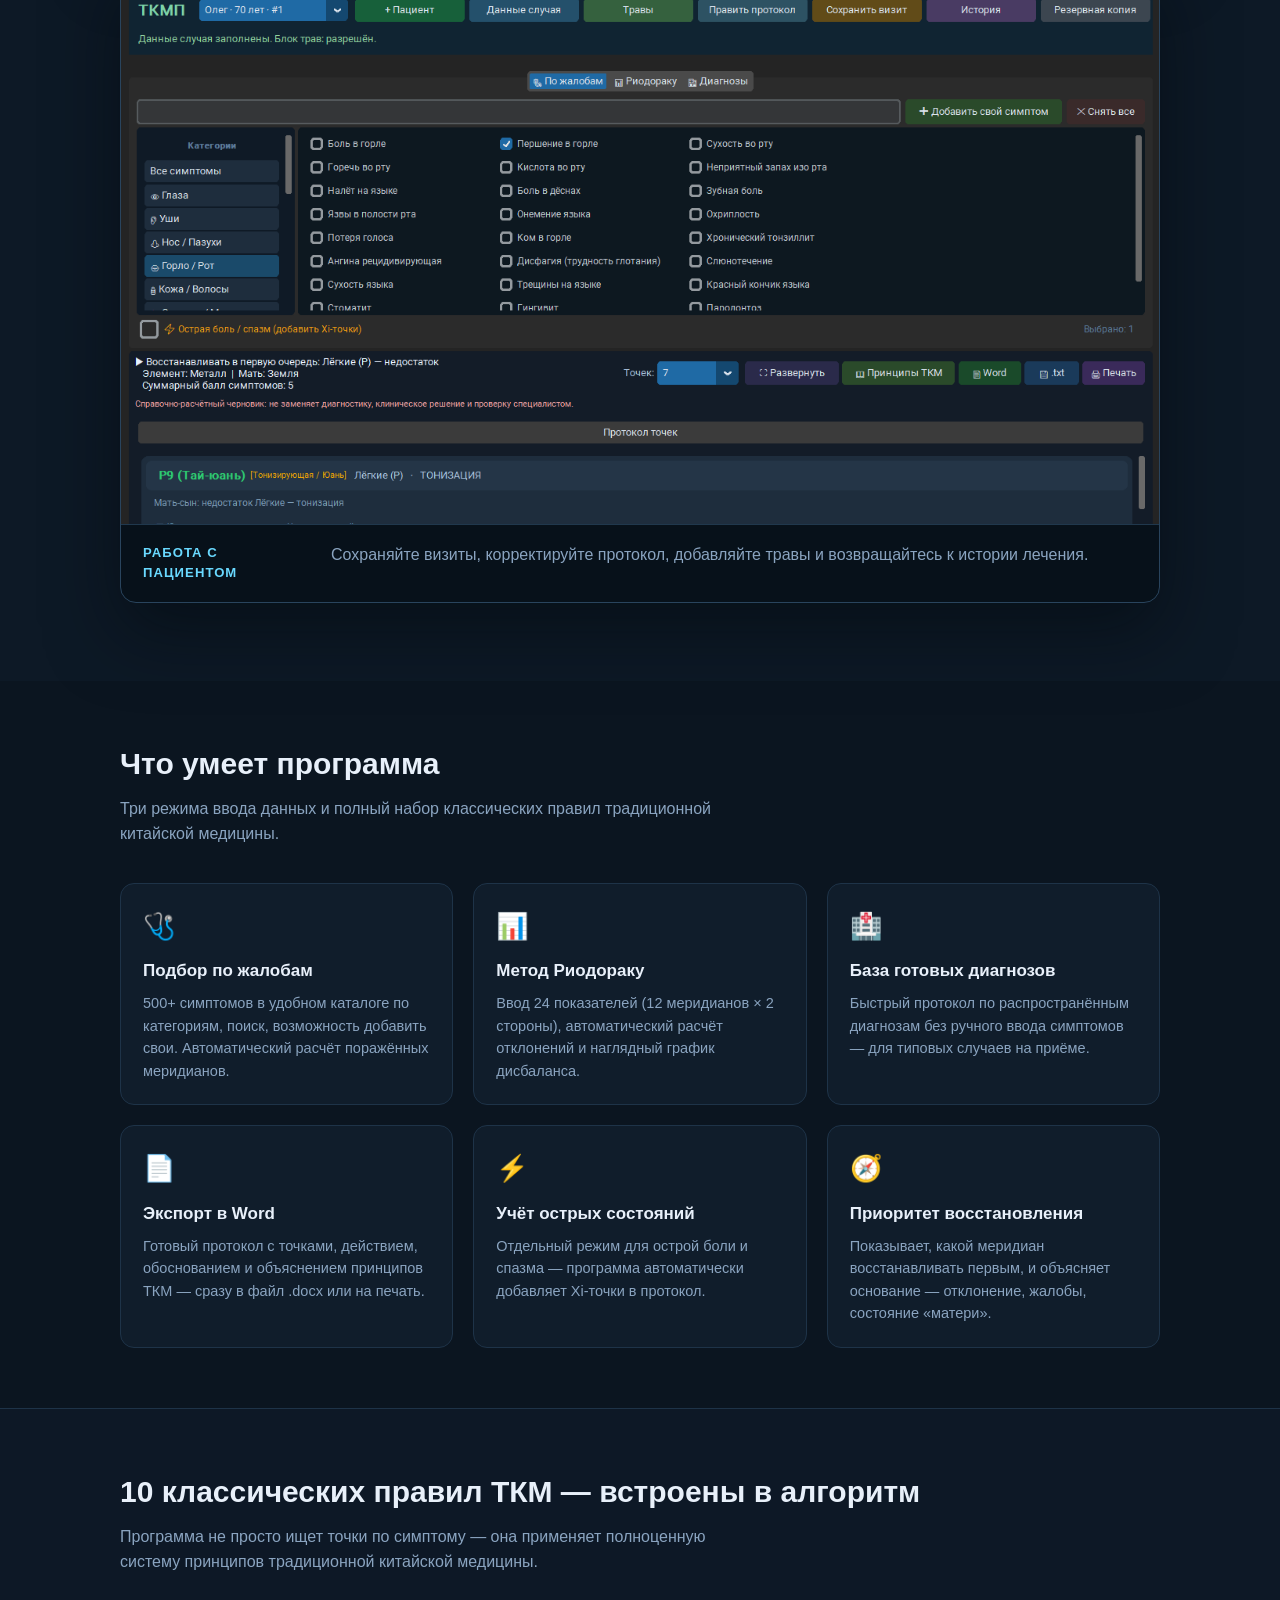
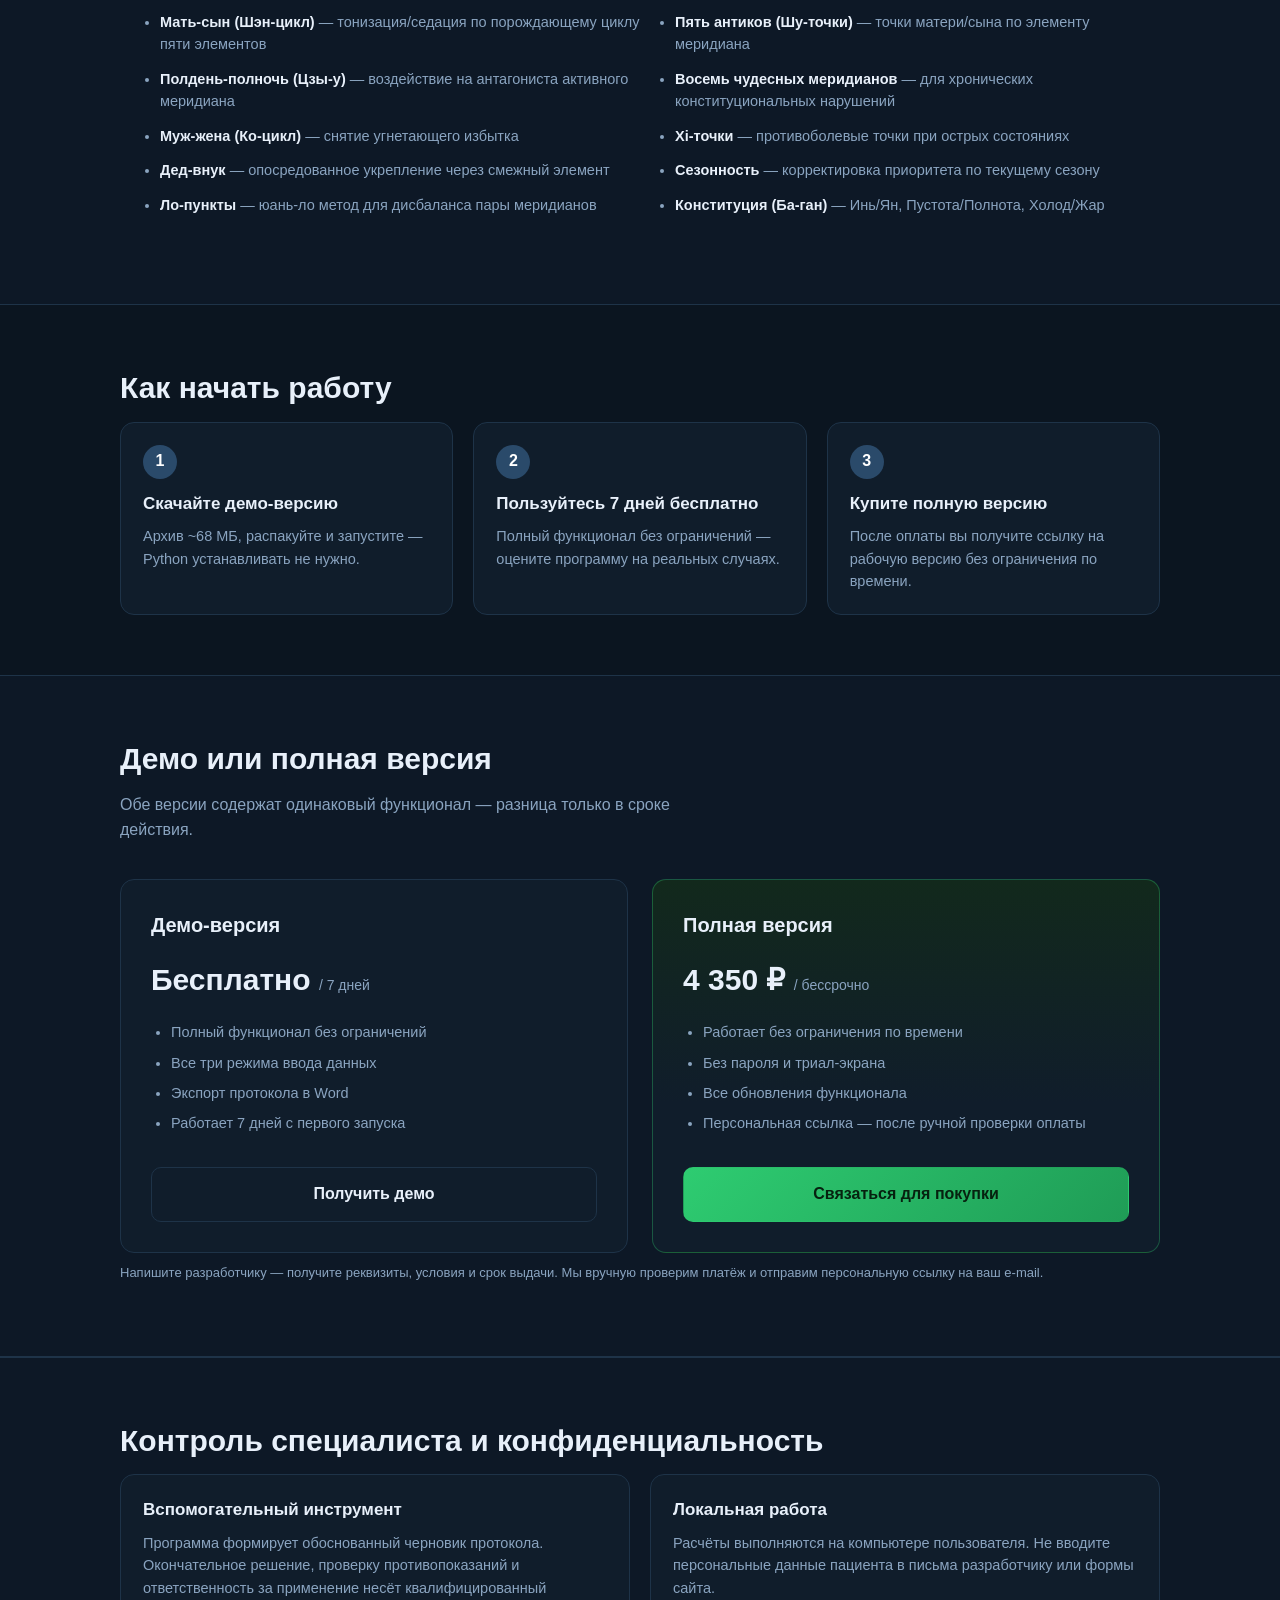
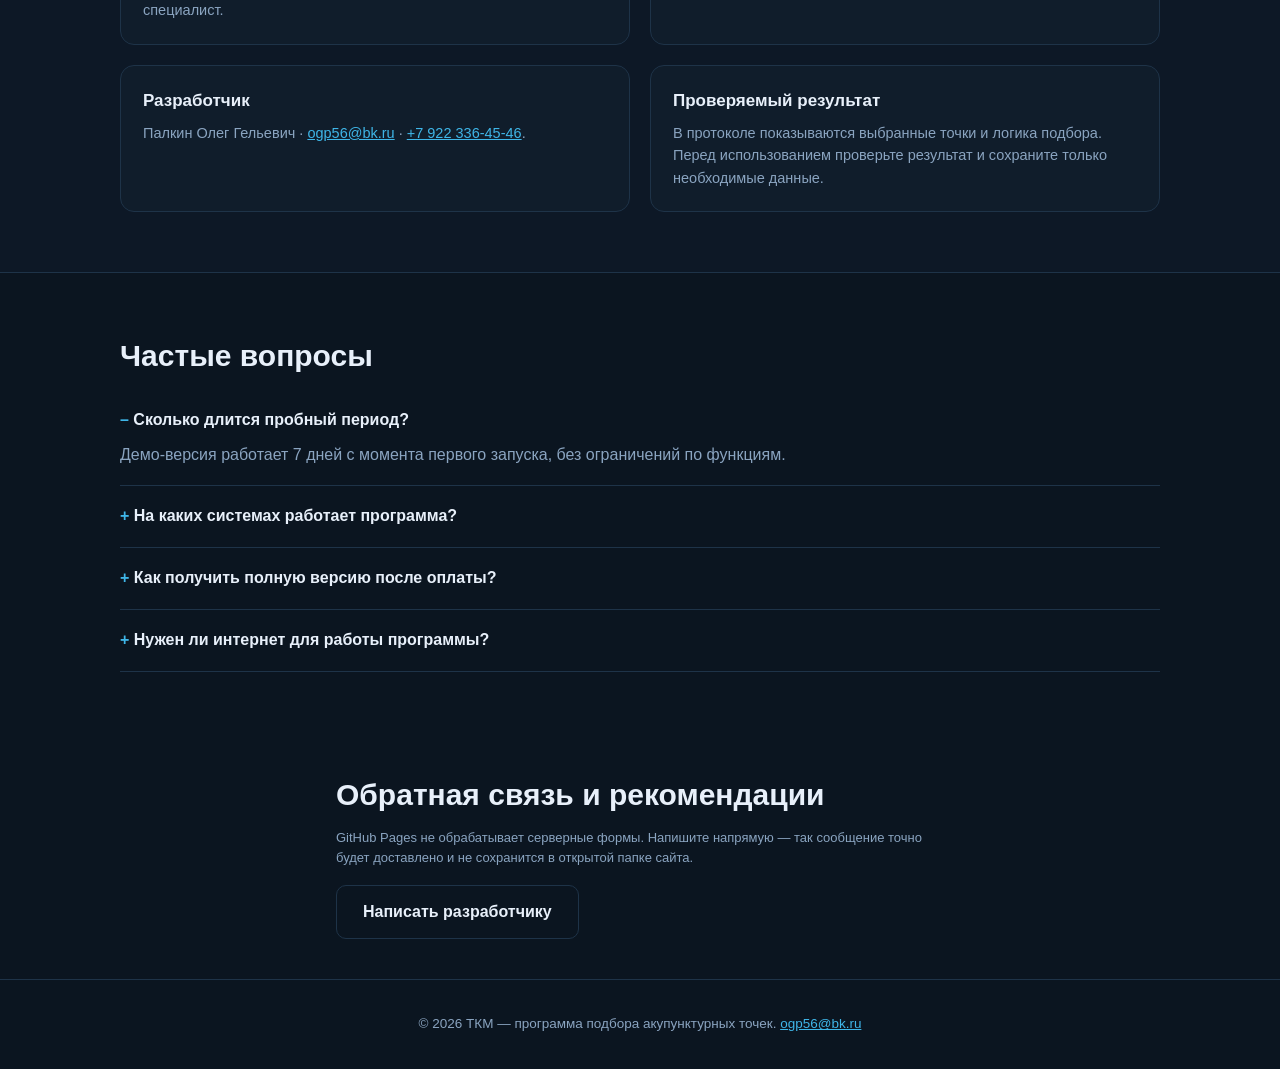
==== commit abd420ad: "Merge existing GitHub changes before separating TKM products" ====
--- a/landing/index.html
+++ b/landing/index.html
@@ -7,14 +7,14 @@
 <meta name="description" content="Профессиональная программа для подбора акупунктурных точек по традиционной китайской медицине: анализ жалоб, метод Риодораку, 10 правил ТКМ, генерация протокола лечения в Word. Бесплатная демо-версия на 7 дней.">
 <meta name="keywords" content="акупунктура программа, ТКМ софт, подбор точек акупунктуры, риодораку программа, меридианы программа, протокол иглоукалывания, традиционная китайская медицина, акупунктурные точки подбор, программа для рефлексотерапевта">
 <meta name="author" content="ТКМ">
-<link rel="canonical" href="http://tkm.ru/">
+<link rel="canonical" href="https://oleg5603.github.io/tkm-acupuncture/">
 
 <!-- Open Graph -->
 <meta property="og:type" content="website">
 <meta property="og:title" content="ТКМ — программа подбора акупунктурных точек">
 <meta property="og:description" content="Анализ жалоб и Риодораку, 10 правил ТКМ, автогенерация протокола лечения. Демо-версия — 7 дней бесплатно.">
-<meta property="og:image" content="http://tkm.ru/assets/og-image.png">
-<meta property="og:url" content="http://tkm.ru/">
+<meta property="og:image" content="https://oleg5603.github.io/tkm-acupuncture/assets/og-image.png">
+<meta property="og:url" content="https://oleg5603.github.io/tkm-acupuncture/">
 <meta property="og:locale" content="ru_RU">
 <meta property="og:site_name" content="ТКМ">
 
@@ -22,7 +22,7 @@
 <meta name="twitter:card" content="summary_large_image">
 <meta name="twitter:title" content="ТКМ — программа подбора акупунктурных точек">
 <meta name="twitter:description" content="Анализ жалоб и Риодораку, 10 правил ТКМ, автогенерация протокола лечения. Демо-версия — 7 дней бесплатно.">
-<meta name="twitter:image" content="http://tkm.ru/assets/og-image.png">
+<meta name="twitter:image" content="https://oleg5603.github.io/tkm-acupuncture/assets/og-image.png">
 
 <link rel="icon" type="image/png" href="assets/favicon-32.png">
 <link rel="shortcut icon" href="assets/favicon.ico">
@@ -42,7 +42,7 @@
     "priceCurrency": "RUB",
     "description": "Бесплатная демо-версия, пробный период 7 дней"
   },
-  "url": "http://tkm.ru/",
+  "url": "https://oleg5603.github.io/tkm-acupuncture/",
   "inLanguage": "ru"
 }
 </script>
@@ -95,6 +95,15 @@
     line-height: 1.55;
   }
   a { color: var(--accent); }
+  a:focus-visible, button:focus-visible, summary:focus-visible {
+    outline: 3px solid #fff;
+    outline-offset: 3px;
+  }
+  .skip-link { position: absolute; left: 12px; top: -60px; z-index: 2000; background: #fff; color: #07111b; padding: 10px 14px; border-radius: 8px; }
+  .skip-link:focus { top: 12px; }
+  .top-nav { border-bottom: 1px solid var(--border); background: #09131d; }
+  .top-nav .wrap { display: flex; flex-wrap: wrap; gap: 18px; padding-top: 12px; padding-bottom: 12px; }
+  .top-nav a { color: var(--text); text-decoration: none; font-size: 14px; }
   img { max-width: 100%; }
   .product-view { padding: 78px 0; background: #0d1926; }
   .product-view .sub { max-width: 760px; }
@@ -106,9 +115,8 @@
   @media (max-width: 640px) {
     .product-view { padding: 56px 0; }
     .screen-gallery { gap: 18px; }
-    .screen-shot { overflow-x: auto; border-radius: 10px; }
-    .screen-shot img { width: auto; max-width: none; min-width: 880px; }
-    .screen-shot figcaption { position: sticky; left: 0; grid-template-columns: 1fr; gap: 5px; width: min(100vw - 40px, 100%); padding: 15px 17px; background: #0b1722; }
+    .screen-shot { border-radius: 10px; }
+    .screen-shot figcaption { grid-template-columns: 1fr; gap: 5px; padding: 15px 17px; background: #0b1722; }
   }
   .wrap { max-width: 1080px; margin: 0 auto; padding: 0 20px; }
 
@@ -338,9 +346,25 @@
     animation: spin 0.9s linear infinite;
   }
   @keyframes spin { to { transform: rotate(360deg); } }
+  @media (prefers-reduced-motion: reduce) {
+    html { scroll-behavior: auto; }
+    *, *::before, *::after { animation-duration: .01ms !important; transition-duration: .01ms !important; }
+  }
 </style>
 </head>
 <body>
+
+<a class="skip-link" href="#main">Перейти к содержанию</a>
+<nav class="top-nav" aria-label="Основная навигация">
+  <div class="wrap">
+    <a href="#features">Возможности</a>
+    <a href="#how">Как работает</a>
+    <a href="#trust">Безопасность</a>
+    <a href="#buy">Цена</a>
+    <a href="#faq">Вопросы</a>
+  </div>
+</nav>
+<main id="main">
 
 <header class="hero">
   <div class="wrap">
@@ -352,15 +376,14 @@
       и формирует готовый протокол лечения с объяснением логики подбора.
     </p>
     <div class="cta-row">
-      <a class="btn btn-demo dl-link" data-dl="demo" href="assets/downloads/TKM-demo.zip" download>
-        ⬇ Скачать демо-версию (7 дней бесплатно)
+      <a class="btn btn-demo" href="mailto:ogp56@bk.ru?subject=Получить%20демо%20ТКМ&body=Здравствуйте,%20пришлите,%20пожалуйста,%20демо-версию%20ТКМ.">
+        Получить демо-версию (7 дней бесплатно)
       </a>
       <a class="btn btn-buy" href="#buy">
         Купить полную версию
       </a>
     </div>
     <p class="fine">Демо-версия — полнофункциональная, без ограничений возможностей. Windows 10/11, 68 МБ.</p>
-    <p class="dl-badge" id="dlCountDemo" title="Скачиваний демо">—</p>
   </div>
 </header>
 
@@ -476,7 +499,7 @@
           <li>Экспорт протокола в Word</li>
           <li>Работает 7 дней с первого запуска</li>
         </ul>
-        <a class="btn btn-ghost dl-link" data-dl="demo" href="assets/downloads/TKM-demo.zip" download>⬇ Скачать демо</a>
+        <a class="btn btn-ghost" href="mailto:ogp56@bk.ru?subject=Получить%20демо%20ТКМ">Получить демо</a>
       </div>
       <div class="plan highlight">
         <h3>Полная версия</h3>
@@ -487,51 +510,26 @@
           <li>Все обновления функционала</li>
           <li>Персональная ссылка — после ручной проверки оплаты</li>
         </ul>
-        <button class="btn btn-buy" type="button" onclick="openEmailModal()">Оформить покупку</button>
+        <a class="btn btn-buy" href="mailto:ogp56@bk.ru?subject=Покупка%20ТКМ&body=Здравствуйте,%20хочу%20приобрести%20полную%20версию%20ТКМ.">Связаться для покупки</a>
       </div>
     </div>
     <p class="fine">
-      После оплаты мы вручную проверим платёж и отправим персональную ссылку на указанный e-mail.
+      Напишите разработчику — получите реквизиты, условия и срок выдачи. Мы вручную проверим платёж и отправим персональную ссылку на ваш e-mail.
     </p>
   </div>
 </section>
 
-<!-- ═══════════ Модальные окна покупки ═══════════ -->
-
-<div class="modal-overlay" id="modalOverlay">
-
-  <!-- Шаг 1: e-mail -->
-  <div class="modal" id="modalEmail">
-    <h3>Покупка полной версии</h3>
-    <p class="modal-text">Стоимость: <b>4 350 ₽</b>. Укажите e-mail — мы сохраним заявку, вручную проверим платёж и отправим на этот адрес персональную ссылку.</p>
-    <input class="modal-input" id="buyEmail" type="email" placeholder="you@example.com" autocomplete="email">
-    <p class="modal-error" id="buyEmailError">Введите корректный e-mail</p>
-    <div class="modal-actions">
-      <button class="btn btn-ghost" type="button" onclick="closeModal()">Отмена</button>
-      <button class="btn btn-buy" id="submitEmailButton" type="button" onclick="submitEmail()">Продолжить</button>
+<section class="alt" id="trust">
+  <div class="wrap">
+    <h2>Контроль специалиста и конфиденциальность</h2>
+    <div class="grid2">
+      <div class="card"><h3>Вспомогательный инструмент</h3><p>Программа формирует обоснованный черновик протокола. Окончательное решение, проверку противопоказаний и ответственность за применение несёт квалифицированный специалист.</p></div>
+      <div class="card"><h3>Локальная работа</h3><p>Расчёты выполняются на компьютере пользователя. Не вводите персональные данные пациента в письма разработчику или формы сайта.</p></div>
+      <div class="card"><h3>Разработчик</h3><p>Палкин Олег Гельевич · <a href="mailto:ogp56@bk.ru">ogp56@bk.ru</a> · <a href="tel:+79223364546">+7 922 336-45-46</a>.</p></div>
+      <div class="card"><h3>Проверяемый результат</h3><p>В протоколе показываются выбранные точки и логика подбора. Перед использованием проверьте результат и сохраните только необходимые данные.</p></div>
     </div>
   </div>
-
-  <!-- Шаг 2: реквизиты оплаты -->
-  <div class="modal" id="modalPay" style="display:none">
-    <h3>Оплата — 4 350 ₽</h3>
-    <p class="modal-text">Отсканируйте QR-код или переведите на карту вручную, затем нажмите «Я оплатил(а)». Платёж будет проверен вручную.</p>
-    <img src="assets/payment-qr.png" alt="QR-код для оплаты" style="width:180px; height:180px; margin:0 auto 14px; display:block; border-radius:8px;">
-    <div class="card-number" id="cardNumber">5536 9141 5967 4112</div>
-    <div class="modal-actions">
-      <button class="btn btn-ghost" type="button" onclick="closeModal()">Отмена</button>
-      <button class="btn btn-buy" type="button" onclick="confirmPayment()">Я оплатил(а)</button>
-    </div>
-  </div>
-
-  <!-- Шаг 3: заявка передана на ручную проверку -->
-  <div class="modal" id="modalDone" style="display:none">
-    <h3>Заявка принята ✅</h3>
-    <p class="modal-text">Мы вручную проверим платёж и отправим персональную ссылку на полную версию ТКМ на указанный e-mail. Автоматическая выдача не выполняется.</p>
-    <button class="btn btn-ghost" type="button" onclick="closeModal()" style="width:100%; justify-content:center; margin-top:10px;">Закрыть</button>
-  </div>
-
-</div>
+</section>
 
 <section id="faq">
   <div class="wrap">
@@ -557,132 +555,21 @@
 
 <section class="wrap" id="feedback" style="max-width:640px; margin:0 auto; padding:40px 16px;">
   <h2>Обратная связь и рекомендации</h2>
-  <p class="fine" style="margin-bottom:16px;">Нашли ошибку, есть пожелание или хотите что-то посоветовать по программе — напишите здесь.</p>
-  <form id="feedbackForm">
-    <div style="margin-bottom:12px;">
-      <label>Какой версией пользуетесь?</label><br>
-      <label style="margin-right:16px; font-weight:normal;"><input type="radio" name="version" value="simple" checked> Простая</label>
-      <label style="font-weight:normal;"><input type="radio" name="version" value="pro"> Профессиональная</label>
-    </div>
-    <div style="margin-bottom:12px;">
-      <input type="text" name="name" placeholder="Имя (необязательно)" style="width:100%; padding:10px; border-radius:8px; border:1px solid var(--border); background:transparent; color:inherit;">
-    </div>
-    <div style="margin-bottom:12px;">
-      <input type="text" name="contact" placeholder="E-mail или телефон для связи (необязательно)" style="width:100%; padding:10px; border-radius:8px; border:1px solid var(--border); background:transparent; color:inherit;">
-    </div>
-    <div style="margin-bottom:12px;">
-      <textarea name="message" placeholder="Ваш отзыв или рекомендация" required rows="4" style="width:100%; padding:10px; border-radius:8px; border:1px solid var(--border); background:transparent; color:inherit; resize:vertical;"></textarea>
-    </div>
-    <button type="submit" class="btn btn-ghost">Отправить</button>
-    <p class="fine" id="feedbackStatus" style="margin-top:10px;"></p>
-  </form>
-</section>
+  <p class="fine" style="margin-bottom:16px;">GitHub Pages не обрабатывает серверные формы. Напишите напрямую — так сообщение точно будет доставлено и не сохранится в открытой папке сайта.</p>
+  <a class="btn btn-ghost" href="mailto:ogp56@bk.ru?subject=Обратная%20связь%20по%20ТКМ">Написать разработчику</a>
+</section>
+
+</main>
 
 <footer>
   <div class="wrap">
-    © <span id="year"></span> ТКМ — программа подбора акупунктурных точек. <a href="mailto:info@tkm.ru">info@tkm.ru</a>
+    © <span id="year"></span> ТКМ — программа подбора акупунктурных точек. <a href="mailto:ogp56@bk.ru">ogp56@bk.ru</a>
   </div>
 </footer>
 
 <script>
 document.getElementById('year').textContent = new Date().getFullYear();
 
-function refreshDlCount(type) {
-  fetch('count.php?type=' + type).then(function (r) { return r.json(); }).then(function (d) {
-    var el = document.getElementById(type === 'demo' ? 'dlCountDemo' : 'dlCountFull');
-    if (el) el.textContent = d.count;
-  }).catch(function () {});
-}
-
-document.querySelectorAll('.dl-link').forEach(function (link) {
-  link.addEventListener('click', function () {
-    var type = link.getAttribute('data-dl');
-    fetch('count.php?type=' + type, { method: 'POST' }).then(function (r) { return r.json(); }).then(function (d) {
-      var el = document.getElementById(type === 'demo' ? 'dlCountDemo' : 'dlCountFull');
-      if (el) el.textContent = d.count;
-    }).catch(function () {});
-  });
-});
-
-refreshDlCount('demo');
-
-document.getElementById('feedbackForm').addEventListener('submit', function (e) {
-  e.preventDefault();
-  var form = e.target;
-  var statusEl = document.getElementById('feedbackStatus');
-  var data = new FormData(form);
-  statusEl.textContent = 'Отправка...';
-  fetch('feedback.php', { method: 'POST', body: data })
-    .then(function (r) { return r.json(); })
-    .then(function (d) {
-      if (d.ok) {
-        statusEl.textContent = 'Спасибо! Сообщение отправлено.';
-        form.reset();
-      } else {
-        statusEl.textContent = 'Заполните сообщение и попробуйте снова.';
-      }
-    })
-    .catch(function () {
-      statusEl.textContent = 'Не удалось отправить. Попробуйте позже.';
-    });
-});
-
-function openEmailModal() {
-  document.getElementById('modalOverlay').classList.add('open');
-  document.getElementById('modalEmail').style.display = 'block';
-  document.getElementById('modalPay').style.display = 'none';
-  document.getElementById('modalDone').style.display = 'none';
-  document.getElementById('buyEmailError').classList.remove('show');
-}
-
-function closeModal() {
-  document.getElementById('modalOverlay').classList.remove('open');
-}
-
-document.getElementById('modalOverlay').addEventListener('click', function (e) {
-  if (e.target === this) closeModal();
-});
-
-async function submitEmail() {
-  const input = document.getElementById('buyEmail');
-  const error = document.getElementById('buyEmailError');
-  const button = document.getElementById('submitEmailButton');
-  const email = input.value.trim();
-  const valid = /^[^\s@]+@[^\s@]+\.[^\s@]+$/.test(email);
-  if (!valid) {
-    error.textContent = 'Введите корректный e-mail';
-    error.classList.add('show');
-    return;
-  }
-  error.classList.remove('show');
-  button.disabled = true;
-  button.textContent = 'Сохраняем заявку…';
-
-  try {
-    const response = await fetch('save-email.php', {
-      method: 'POST',
-      headers: { 'Content-Type': 'application/x-www-form-urlencoded' },
-      body: 'email=' + encodeURIComponent(email)
-    });
-    const data = await response.json();
-    if (!response.ok || data.ok !== true || !data.order_id) {
-      throw new Error('order_not_saved');
-    }
-    document.getElementById('modalEmail').style.display = 'none';
-    document.getElementById('modalPay').style.display = 'block';
-  } catch (err) {
-    error.textContent = 'Не удалось сохранить заявку. Проверьте соединение и повторите.';
-    error.classList.add('show');
-  } finally {
-    button.disabled = false;
-    button.textContent = 'Продолжить';
-  }
-}
-
-function confirmPayment() {
-  document.getElementById('modalPay').style.display = 'none';
-  document.getElementById('modalDone').style.display = 'block';
-}
 </script>
 </body>
 </html>
